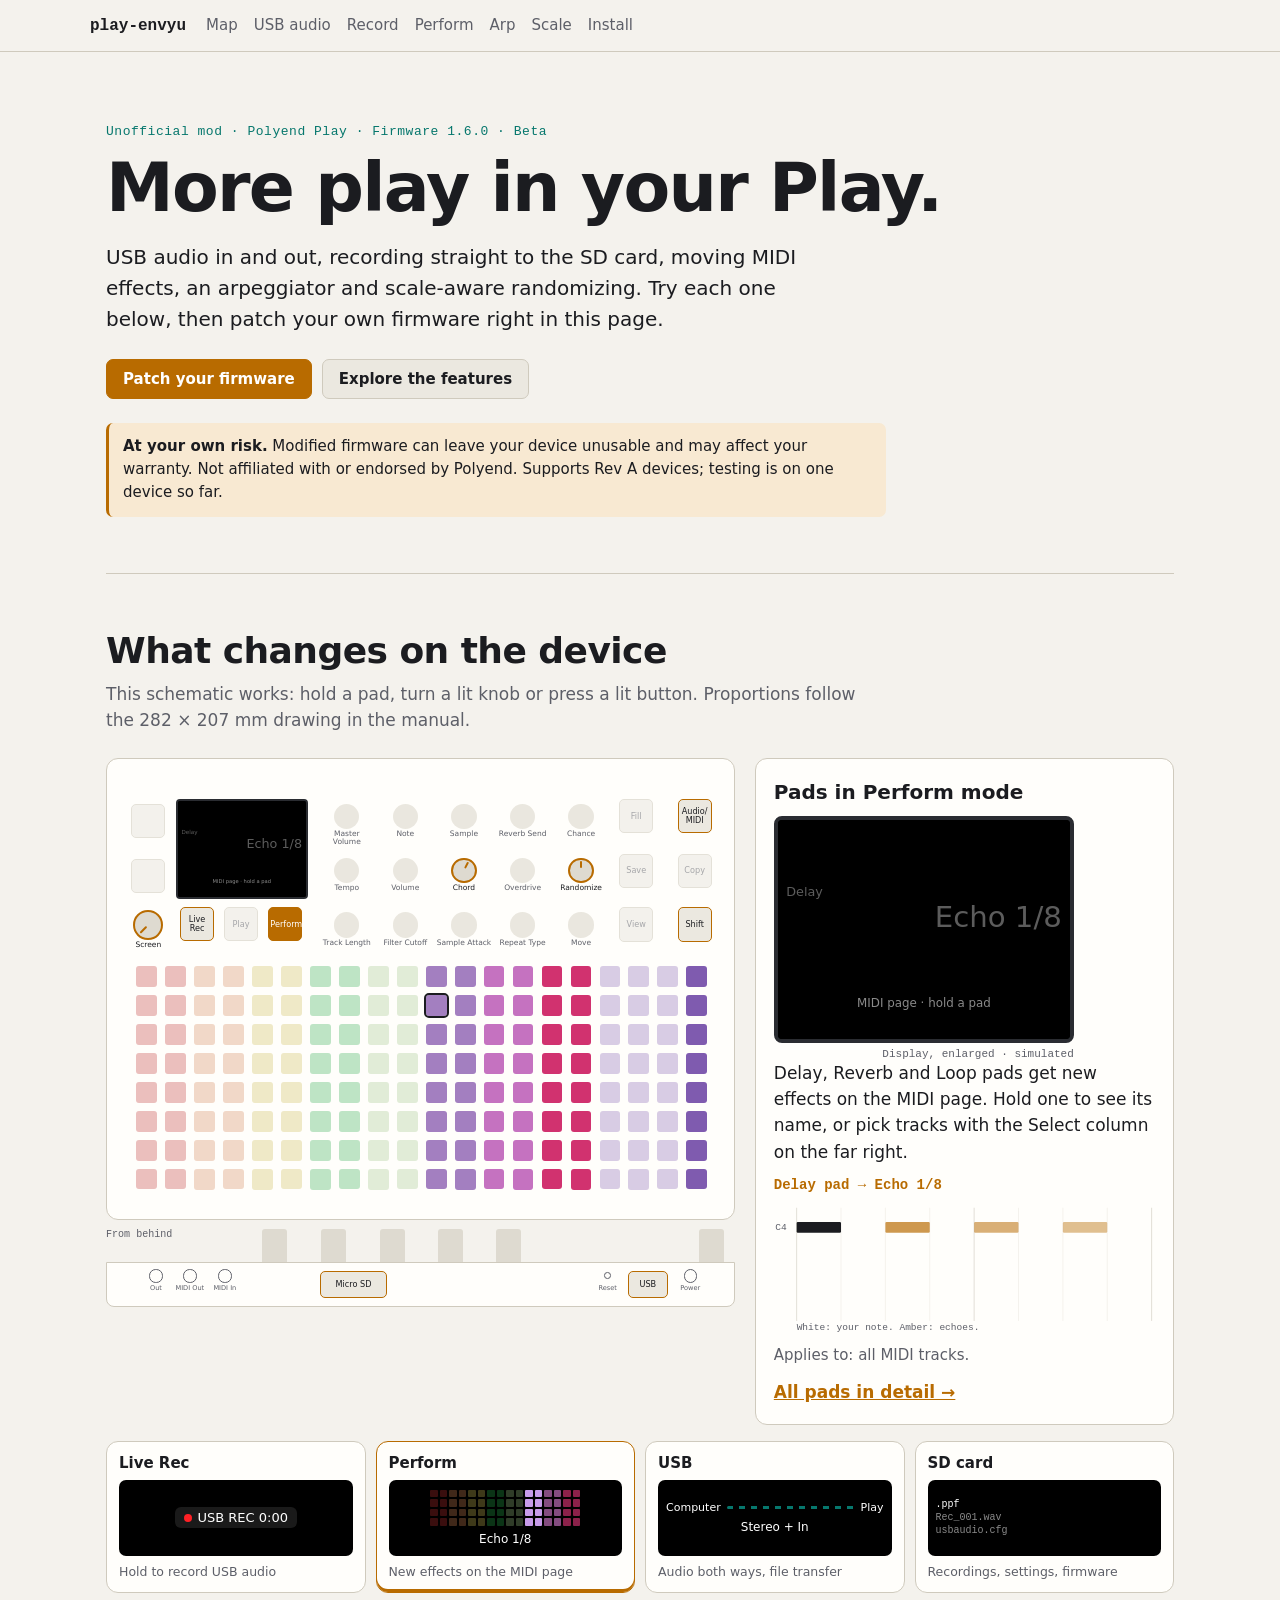
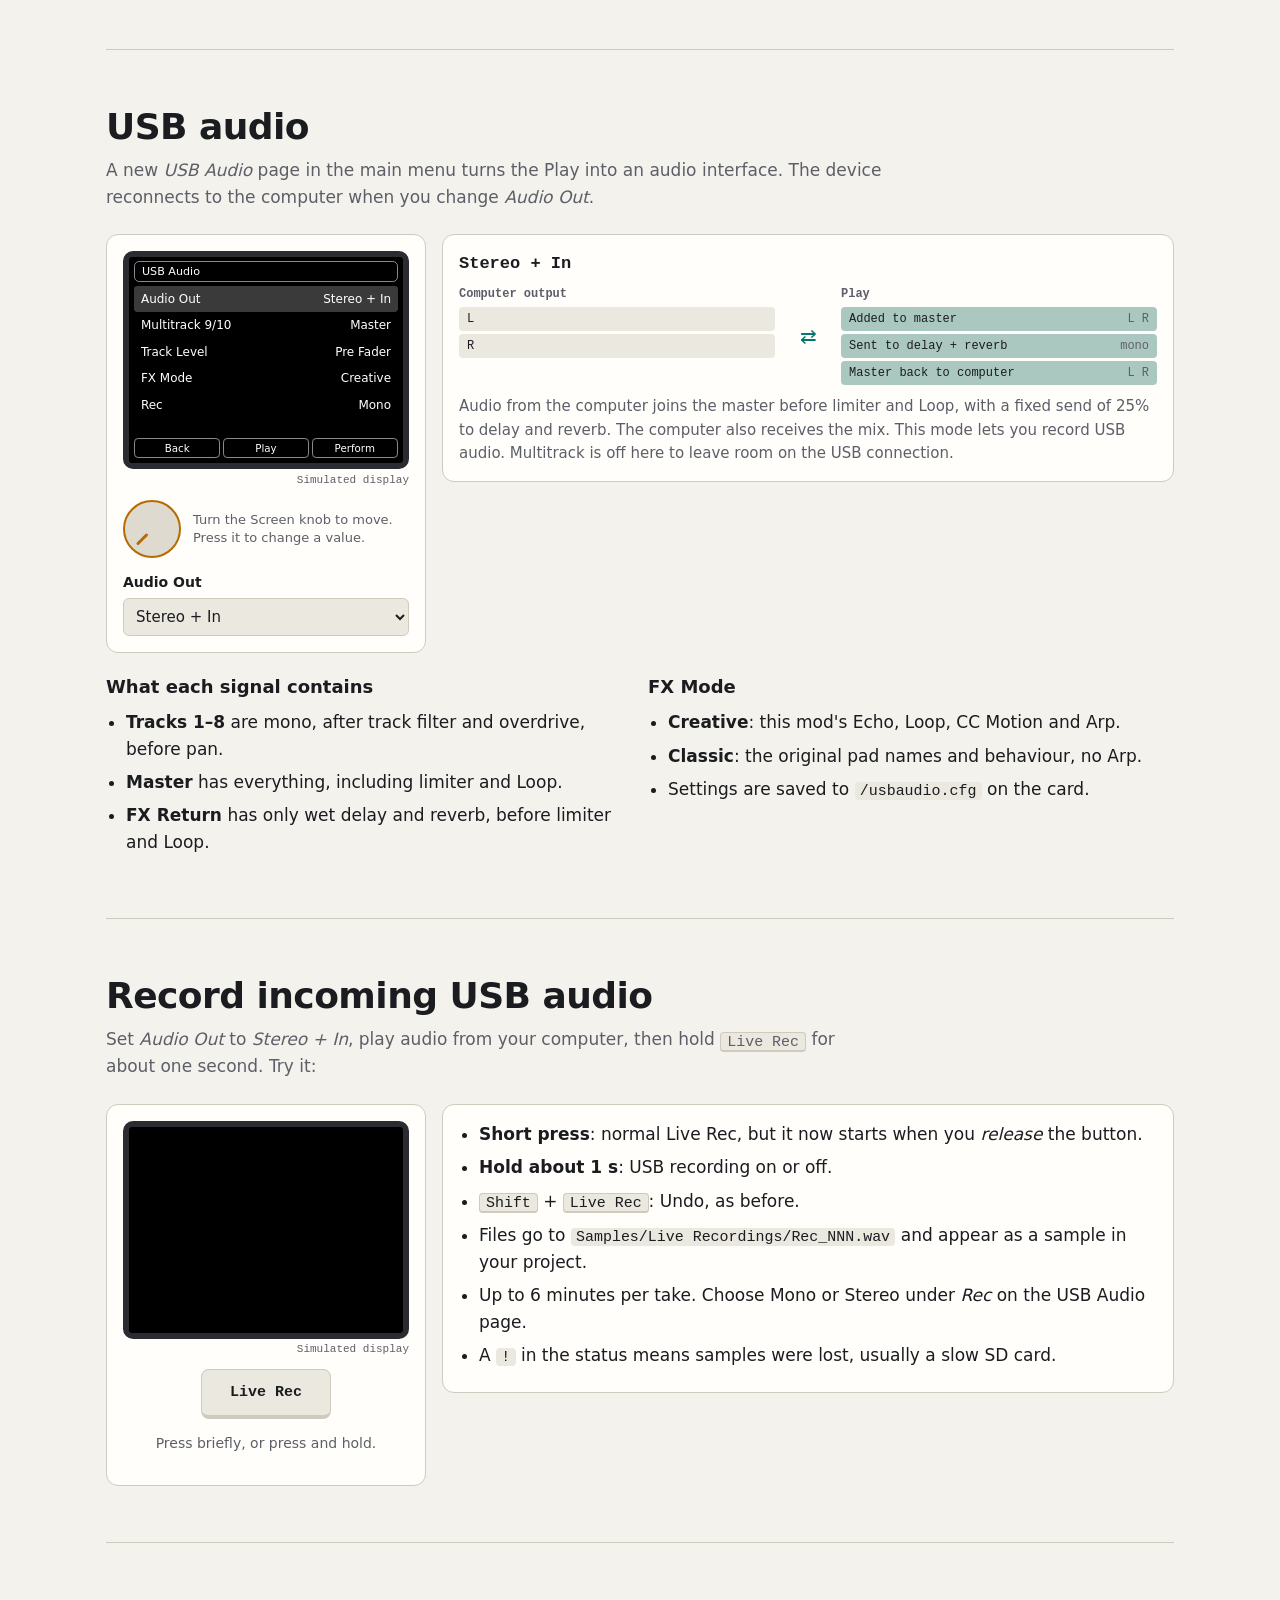
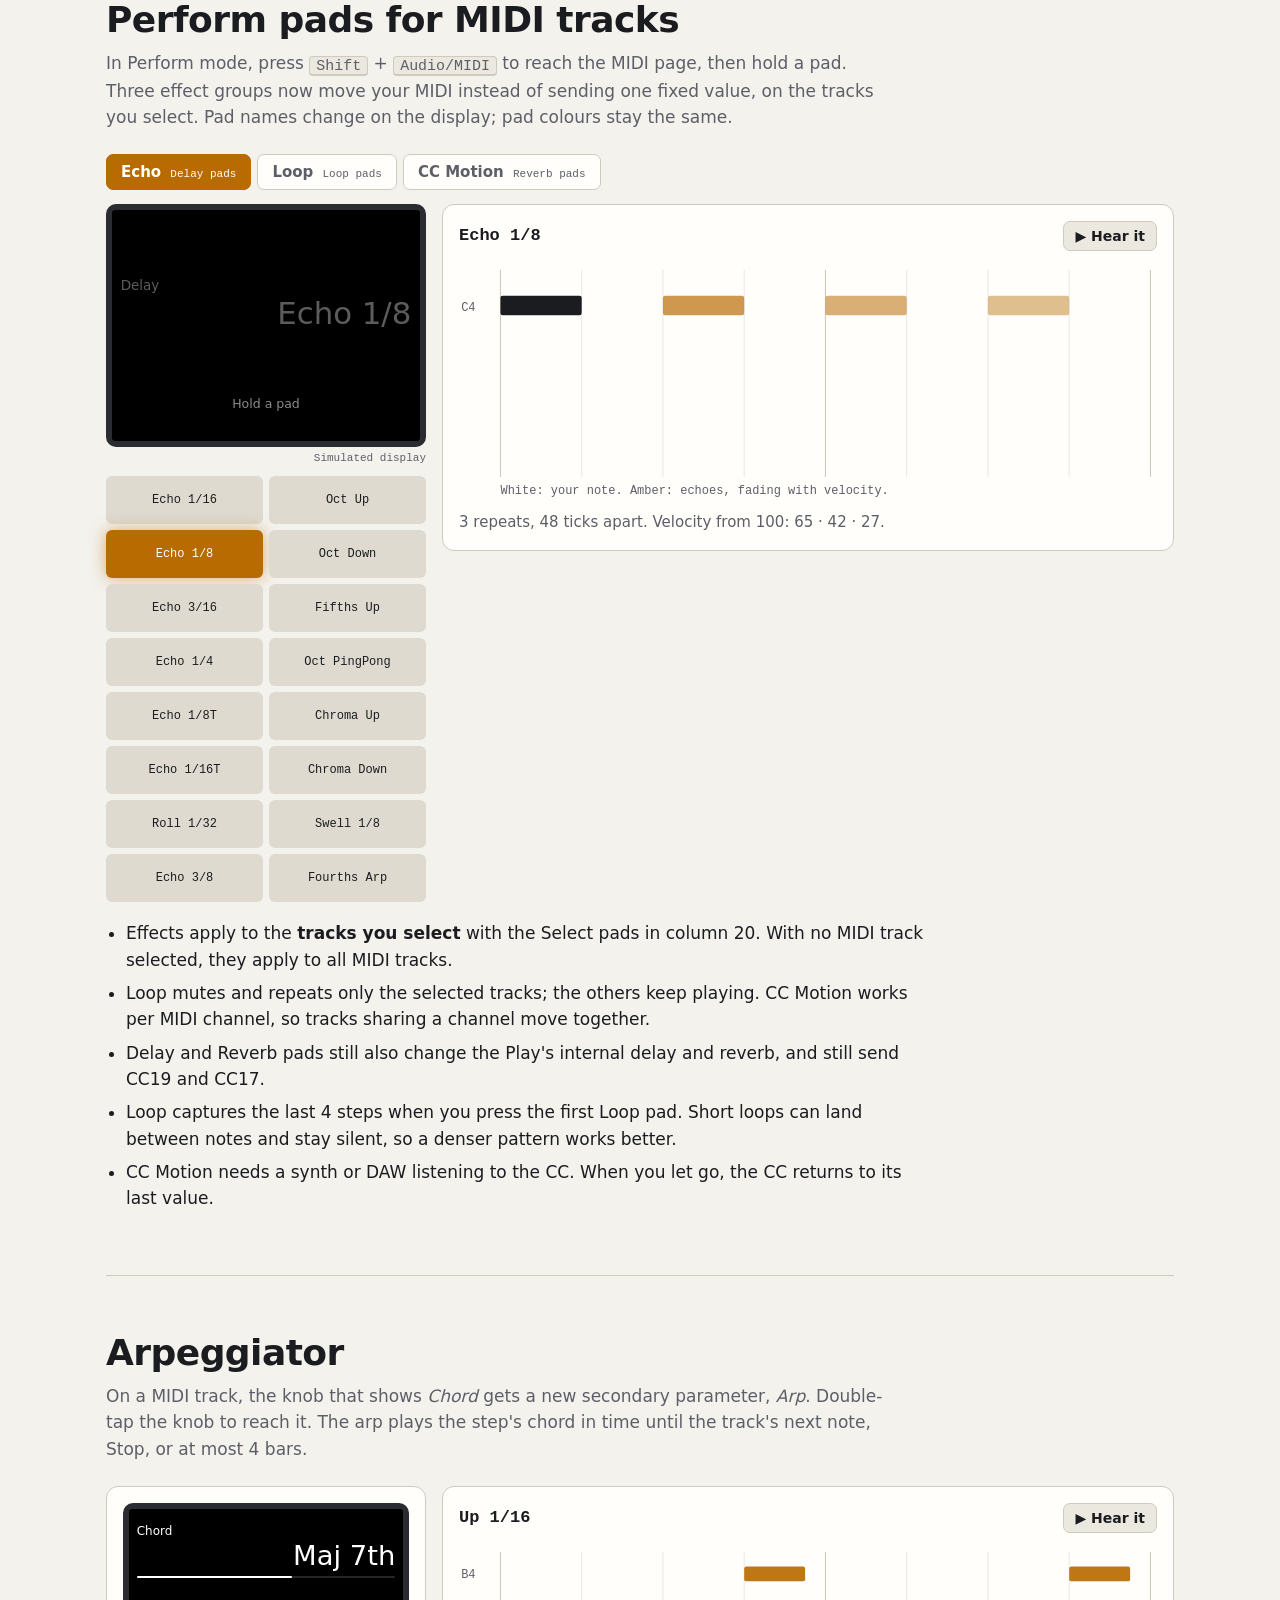
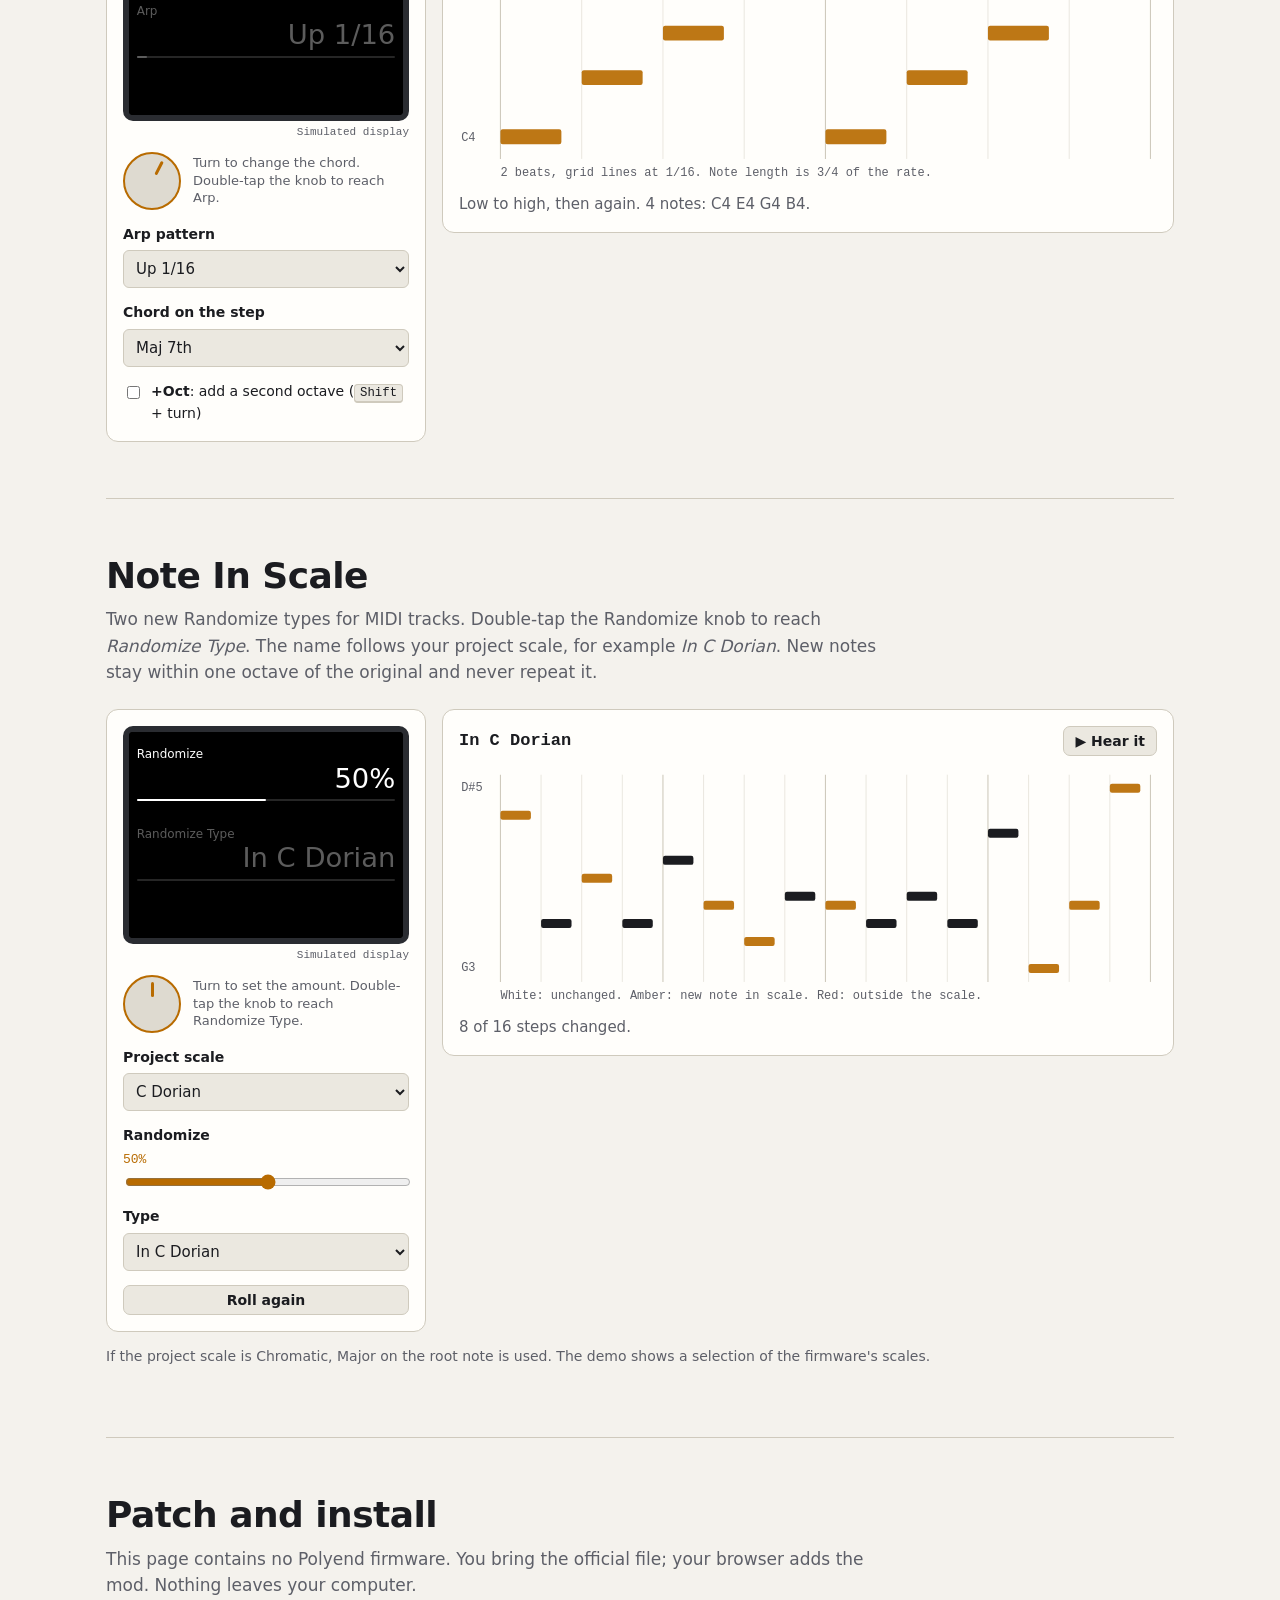
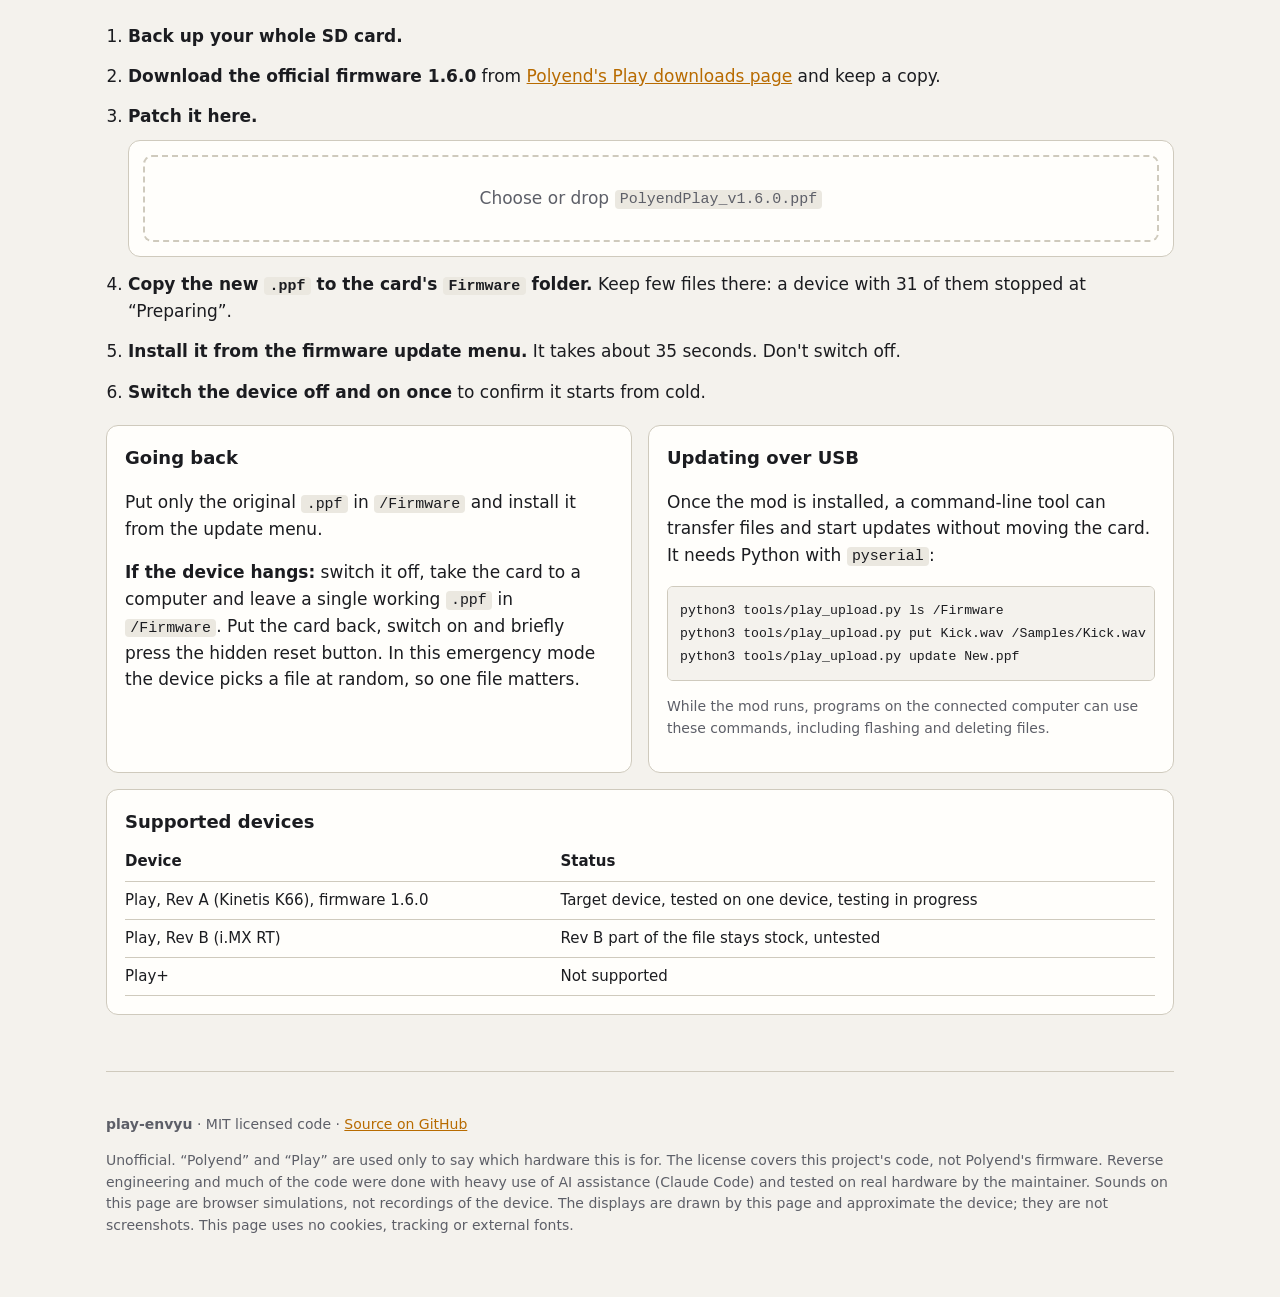
==== docs/index.html @ 871aa8eb "Release 0.1.1-beta: per-track MIDI effects, website and video page Echo, Loop and CC Motion now appl" ====
<!doctype html>
<html lang="en">
<head>
<meta charset="utf-8">
<meta name="viewport" content="width=device-width, initial-scale=1">
<title>play-envyu</title>
<meta name="description" content="Unofficial community firmware extensions for the Polyend Play: USB audio and recording, MIDI effects, arpeggiator and Note In Scale.">
<link rel="icon" href="data:,">
<link rel="stylesheet" href="style.css?v=8">
</head>
<body>
<a class="skip" href="#main">Skip to content</a>
<header class="top">
  <a class="brand" href="#main">play-envyu</a>
  <nav aria-label="Sections">
    <a href="#map">Map</a><a href="#usb">USB audio</a><a href="#rec">Record</a><a href="#perform">Perform</a><a href="#arp">Arp</a><a href="#scale">Scale</a><a href="#install">Install</a>
  </nav>
</header>

<main id="main">
<section class="hero">
  <p class="eyebrow">Unofficial mod · Polyend Play · Firmware 1.6.0 · Beta</p>
  <h1>More play in your Play.</h1>
  <p class="lead">USB audio in and out, recording straight to the SD card, moving MIDI effects, an arpeggiator and scale-aware randomizing. Try each one below, then patch your own firmware right in this page.</p>
  <div class="actions"><a class="btn primary" href="#install">Patch your firmware</a><a class="btn" href="#map">Explore the features</a></div>
  <p class="note warn"><strong>At your own risk.</strong> Modified firmware can leave your device unusable and may affect your warranty. Not affiliated with or endorsed by Polyend. Supports Rev A devices; testing is on one device so far.</p>
</section>

<section id="map">
  <h2>What changes on the device</h2>
  <p class="sub">This schematic works: hold a pad, turn a lit knob or press a lit button. Proportions follow the 282 × 207 mm drawing in the manual.</p>
  <div class="map">
    <div class="device" id="device" role="group" aria-label="Schematic of the device controls"></div>
    <aside class="panel" id="mapInfo"></aside>
  </div>
  <div class="cards" id="mapCards"></div>
</section>

<section id="usb">
  <h2>USB audio</h2>
  <p class="sub">A new <em>USB Audio</em> page in the main menu turns the Play into an audio interface. The device reconnects to the computer when you change <em>Audio Out</em>.</p>
  <div class="lab">
    <div class="controls">
      <figure class="stage"><div class="pd" id="usbDisp"></div><figcaption>Simulated display</figcaption></figure>
      <div class="knobrow" id="usbKnob"><p class="knobhint" id="usbHint"></p></div>
      <label>Audio Out <select id="usbOut">
        <option value="off">Off</option><option value="stereo">Stereo</option><option value="multi">Stereo + Multi</option><option value="in" selected>Stereo + In</option>
      </select></label>
      <label id="usbPresetL">Multitrack 9/10 <select id="usbPreset"><option value="master">Master</option><option value="fx">FX Return</option></select></label>
      <label id="usbFaderL">Track Level <select id="usbFader"><option value="pre">Pre Fader</option><option value="post">Post Fader</option></select></label>
      <label class="check" id="usb11L"><input type="checkbox" id="usb11"> <span>Choose the 11-channel format on the computer</span></label>
    </div>
    <div class="scope">
      <div class="scope-head"><strong id="usbTitle"></strong></div>
      <div id="usbFlow" class="flow"></div>
      <p id="usbText" class="desc"></p>
    </div>
  </div>
  <div class="cols">
    <div><h3>What each signal contains</h3><ul class="facts">
      <li><strong>Tracks 1–8</strong> are mono, after track filter and overdrive, before pan.</li>
      <li><strong>Master</strong> has everything, including limiter and Loop.</li>
      <li><strong>FX Return</strong> has only wet delay and reverb, before limiter and Loop.</li>
    </ul></div>
    <div><h3>FX Mode</h3><ul class="facts">
      <li><strong>Creative</strong>: this mod's Echo, Loop, CC Motion and Arp.</li>
      <li><strong>Classic</strong>: the original pad names and behaviour, no Arp.</li>
      <li>Settings are saved to <code>/usbaudio.cfg</code> on the card.</li>
    </ul></div>
  </div>
</section>

<section id="rec">
  <h2>Record incoming USB audio</h2>
  <p class="sub">Set <em>Audio Out</em> to <em>Stereo + In</em>, play audio from your computer, then hold <kbd>Live Rec</kbd> for about one second. Try it:</p>
  <div class="lab">
    <div class="recdemo">
      <figure class="stage"><div class="pd" id="recDisp"></div><figcaption>Simulated display</figcaption></figure>
      <button id="recBtn" class="hw" type="button">Live Rec</button>
      <p class="foot" id="recHint">Press briefly, or press and hold.</p>
    </div>
    <div class="scope"><ul class="facts">
      <li><strong>Short press</strong>: normal Live Rec, but it now starts when you <em>release</em> the button.</li>
      <li><strong>Hold about 1 s</strong>: USB recording on or off.</li>
      <li><kbd>Shift</kbd> + <kbd>Live Rec</kbd>: Undo, as before.</li>
      <li>Files go to <code>Samples/Live Recordings/Rec_NNN.wav</code> and appear as a sample in your project.</li>
      <li>Up to 6 minutes per take. Choose Mono or Stereo under <em>Rec</em> on the USB Audio page.</li>
      <li>A <code>!</code> in the status means samples were lost, usually a slow SD card.</li>
    </ul></div>
  </div>
</section>

<section id="perform">
  <h2>Perform pads for MIDI tracks</h2>
  <p class="sub">In Perform mode, press <kbd>Shift</kbd> + <kbd>Audio/MIDI</kbd> to reach the MIDI page, then hold a pad. Three effect groups now move your MIDI instead of sending one fixed value, on the tracks you select. Pad names change on the display; pad colours stay the same.</p>
  <div class="tabs" role="tablist" aria-label="Effect group">
    <button role="tab" data-fx="echo" aria-selected="true">Echo <small>Delay pads</small></button>
    <button role="tab" data-fx="loop" aria-selected="false">Loop <small>Loop pads</small></button>
    <button role="tab" data-fx="cc" aria-selected="false">CC Motion <small>Reverb pads</small></button>
  </div>
  <div class="lab">
    <div class="padcol">
      <figure class="stage"><div class="pd" id="fxDisp"></div><figcaption>Simulated display</figcaption></figure>
      <div class="padgrid" id="fxPads" role="group" aria-label="Effect pads"></div>
    </div>
    <div class="scope">
      <div class="scope-head"><strong id="fxTitle"></strong><button class="btn small" id="fxPlay" type="button">▶ Hear it</button></div>
      <div id="fxChart" class="chart"></div>
      <p id="fxText" class="desc"></p>
    </div>
  </div>
  <ul class="facts">
    <li>Effects apply to the <strong>tracks you select</strong> with the Select pads in column 20. With no MIDI track selected, they apply to all MIDI tracks.</li>
    <li>Loop mutes and repeats only the selected tracks; the others keep playing. CC Motion works per MIDI channel, so tracks sharing a channel move together.</li>
    <li>Delay and Reverb pads still also change the Play's internal delay and reverb, and still send CC19 and CC17.</li>
    <li>Loop captures the last 4 steps when you press the first Loop pad. Short loops can land between notes and stay silent, so a denser pattern works better.</li>
    <li>CC Motion needs a synth or DAW listening to the CC. When you let go, the CC returns to its last value.</li>
  </ul>
</section>

<section id="arp">
  <h2>Arpeggiator</h2>
  <p class="sub">On a MIDI track, the knob that shows <em>Chord</em> gets a new secondary parameter, <em>Arp</em>. Double-tap the knob to reach it. The arp plays the step's chord in time until the track's next note, Stop, or at most 4 bars.</p>
  <div class="lab">
    <div class="controls">
      <figure class="stage"><div class="pd" id="arpDisp"></div><figcaption>Simulated display</figcaption></figure>
      <div class="knobrow" id="arpKnob"><p class="knobhint" id="arpHint"></p></div>
      <label>Arp pattern <select id="arpMode"></select></label>
      <label>Chord on the step <select id="arpChord"></select></label>
      <label class="check"><input type="checkbox" id="arpOct"> <span><strong>+Oct</strong>: add a second octave (<kbd>Shift</kbd> + turn)</span></label>
    </div>
    <div class="scope">
      <div class="scope-head"><strong id="arpTitle"></strong><button class="btn small" id="arpPlay" type="button">▶ Hear it</button></div>
      <div id="arpChart" class="chart"></div>
      <p id="arpText" class="desc"></p>
    </div>
  </div>
</section>

<section id="scale">
  <h2>Note In Scale</h2>
  <p class="sub">Two new Randomize types for MIDI tracks. Double-tap the Randomize knob to reach <em>Randomize Type</em>. The name follows your project scale, for example <em>In C Dorian</em>. New notes stay within one octave of the original and never repeat it.</p>
  <div class="lab">
    <div class="controls">
      <figure class="stage"><div class="pd" id="nisDisp"></div><figcaption>Simulated display</figcaption></figure>
      <div class="knobrow" id="nisKnob"><p class="knobhint" id="nisHint"></p></div>
      <label>Project scale <select id="nisScale"></select></label>
      <label>Randomize <output id="nisPctOut">50%</output><input type="range" id="nisPct" min="0" max="100" value="50"></label>
      <label>Type <select id="nisType"><option value="0" id="nisT0"></option><option value="1" id="nisT1"></option></select></label>
      <button class="btn small" id="nisRoll" type="button">Roll again</button>
    </div>
    <div class="scope">
      <div class="scope-head"><strong id="nisTitle"></strong><button class="btn small" id="nisPlay" type="button">▶ Hear it</button></div>
      <div id="nisChart" class="chart"></div>
      <p id="nisText" class="desc"></p>
    </div>
  </div>
  <p class="foot">If the project scale is Chromatic, Major on the root note is used. The demo shows a selection of the firmware's scales.</p>
</section>

<section id="install">
  <h2>Patch and install</h2>
  <p class="sub">This page contains no Polyend firmware. You bring the official file; your browser adds the mod. Nothing leaves your computer.</p>
  <ol class="steps">
    <li><strong>Back up your whole SD card.</strong></li>
    <li><strong>Download the official firmware 1.6.0</strong> from <a href="https://polyend.com/?p=23811" rel="noopener">Polyend's Play downloads page</a> and keep a copy.</li>
    <li>
      <strong>Patch it here.</strong>
      <div class="patcher">
        <label class="drop" id="drop"><input type="file" id="ppfFile" accept=".ppf"><span>Choose or drop <code>PolyendPlay_v1.6.0.ppf</code></span></label>
        <ol class="log" id="patchLog" aria-live="polite"></ol>
        <label class="check" id="riskL" hidden><input type="checkbox" id="risk"> <span>I understand this is unofficial and I flash it at my own risk.</span></label>
        <a class="btn primary" id="patchDl" hidden>Download patched firmware</a>
      </div>
    </li>
    <li><strong>Copy the new <code>.ppf</code> to the card's <code>Firmware</code> folder.</strong> Keep few files there: a device with 31 of them stopped at “Preparing”.</li>
    <li><strong>Install it from the firmware update menu.</strong> It takes about 35 seconds. Don't switch off.</li>
    <li><strong>Switch the device off and on once</strong> to confirm it starts from cold.</li>
  </ol>
  <div class="cols">
    <div class="panel"><h3>Going back</h3><p>Put only the original <code>.ppf</code> in <code>/Firmware</code> and install it from the update menu.</p>
    <p><strong>If the device hangs:</strong> switch it off, take the card to a computer and leave a single working <code>.ppf</code> in <code>/Firmware</code>. Put the card back, switch on and briefly press the hidden reset button. In this emergency mode the device picks a file at random, so one file matters.</p></div>
    <div class="panel"><h3>Updating over USB</h3><p>Once the mod is installed, a command-line tool can transfer files and start updates without moving the card. It needs Python with <code>pyserial</code>:</p>
    <pre><code>python3 tools/play_upload.py ls /Firmware
python3 tools/play_upload.py put Kick.wav /Samples/Kick.wav
python3 tools/play_upload.py update New.ppf</code></pre>
    <p class="foot">While the mod runs, programs on the connected computer can use these commands, including flashing and deleting files.</p></div>
  </div>
  <div class="panel"><h3>Supported devices</h3>
    <table><thead><tr><th>Device</th><th>Status</th></tr></thead><tbody>
    <tr><td>Play, Rev A (Kinetis K66), firmware 1.6.0</td><td>Target device, tested on one device, testing in progress</td></tr>
    <tr><td>Play, Rev B (i.MX RT)</td><td>Rev B part of the file stays stock, untested</td></tr>
    <tr><td>Play+</td><td>Not supported</td></tr></tbody></table>
  </div>
</section>
</main>

<footer class="end">
  <p><strong>play-envyu</strong> · MIT licensed code · <a href="https://github.com/envyuu/play-envyu" rel="noopener">Source on GitHub</a></p>
  <p>Unofficial. “Polyend” and “Play” are used only to say which hardware this is for. The license covers this project's code, not Polyend's firmware. Reverse engineering and much of the code were done with heavy use of AI assistance (Claude Code) and tested on real hardware by the maintainer. Sounds on this page are browser simulations, not recordings of the device. The displays are drawn by this page and approximate the device; they are not screenshots. This page uses no cookies, tracking or external fonts.</p>
</footer>
<script src="display.js?v=8"></script>
<script src="fxdata.js?v=8"></script>
<script src="app.js?v=8"></script>
<script src="devicemap.js?v=8"></script>
<script src="patcher.js?v=8"></script>
</body>
</html>
---- docs/style.css ----
:root {
  color-scheme: dark;
  --bg: #15161a; --surface: #1e2026; --surface2: #282b33; --line: #3a3e49;
  --text: #eeeef0; --muted: #a9acb6; --accent: #ffb238; --accent-ink: #231703;
  --accent2: #5fd0c5; --danger: #ff7a6b; --pad: #32353f; --warnbg: #33261a;
  --mono: ui-monospace, "SF Mono", "Cascadia Code", "JetBrains Mono", Menlo, Consolas, monospace;
  --sans: system-ui, -apple-system, "Segoe UI", Roboto, "Helvetica Neue", Arial, sans-serif;
}
@media (prefers-color-scheme: light) {
  :root:not([data-theme="dark"]) {
    color-scheme: light;
    --bg: #f4f2ed; --surface: #fffefb; --surface2: #ebe8e0; --line: #cfcabd;
    --text: #1b1c20; --muted: #5d5f68; --accent: #b86b00; --accent-ink: #fff;
    --accent2: #06776d; --danger: #b92d1d; --pad: #dedad0; --warnbg: #f8e9d2;
  }
}
* { box-sizing: border-box; }
html { scroll-behavior: smooth; scroll-padding-top: 64px; }
body { margin: 0; background: var(--bg); color: var(--text); font: 17px/1.55 var(--sans); }
a { color: var(--accent); }
code, kbd, pre { font-family: var(--mono); font-size: .88em; }
code { background: var(--surface2); padding: .08em .35em; border-radius: 4px; overflow-wrap: anywhere; }
kbd { background: var(--surface2); border: 1px solid var(--line); border-bottom-width: 2px; padding: .05em .4em; border-radius: 4px; white-space: nowrap; }
pre { background: var(--bg); border: 1px solid var(--line); padding: 12px; border-radius: 6px; overflow-x: auto; }
pre code { background: none; padding: 0; overflow-wrap: normal; }
:focus-visible { outline: 2px solid var(--accent2); outline-offset: 2px; }
.skip { position: absolute; left: -999px; }
.skip:focus { left: 16px; top: 8px; z-index: 20; background: var(--surface); padding: 8px; }
.top { position: sticky; top: 0; z-index: 10; display: flex; gap: 20px; align-items: center; padding: 10px max(16px, calc((100vw - 1100px) / 2)); background: var(--bg); border-bottom: 1px solid var(--line); }
.brand { font: 700 16px var(--mono); color: var(--text); text-decoration: none; white-space: nowrap; }
.top nav { display: flex; gap: 16px; overflow-x: auto; scrollbar-width: none; min-width: 0; }
.top nav a { color: var(--muted); text-decoration: none; font-size: 15px; white-space: nowrap; padding: 4px 0; }
.top nav a:hover { color: var(--text); }
main, .end { max-width: 1100px; margin: 0 auto; padding: 0 16px; }
section { padding: 56px 0; border-bottom: 1px solid var(--line); }
.hero { padding: 72px 0 56px; }
.eyebrow { font: 13px var(--mono); color: var(--accent2); letter-spacing: .04em; margin: 0 0 14px; }
h1 { font-size: clamp(38px, 7vw, 68px); line-height: 1.04; margin: 0 0 18px; letter-spacing: -.025em; }
h2 { font-size: clamp(26px, 4vw, 36px); line-height: 1.15; margin: 0 0 10px; letter-spacing: -.015em; }
h3 { font-size: 18px; margin: 0 0 8px; }
.lead { font-size: 20px; max-width: 720px; color: var(--text); margin: 0 0 24px; }
.sub { color: var(--muted); max-width: 780px; margin: 0 0 24px; }
.actions { display: flex; flex-wrap: wrap; gap: 10px; margin-bottom: 24px; }
.btn { display: inline-block; font: 600 15px var(--sans); color: var(--text); background: var(--surface2); border: 1px solid var(--line); border-radius: 7px; padding: 10px 16px; text-decoration: none; cursor: pointer; }
.btn:hover { border-color: var(--accent); }
.btn.primary { background: var(--accent); color: var(--accent-ink); border-color: var(--accent); }
.btn.small { padding: 6px 11px; font-size: 14px; white-space: nowrap; }
.note { max-width: 780px; margin: 0; padding: 12px 14px; border-radius: 7px; font-size: 15px; }
.warn { background: var(--warnbg); border-left: 3px solid var(--accent); }

.map { display: grid; grid-template-columns: minmax(0, 3fr) minmax(0, 2fr); gap: 20px; align-items: stretch; }
.device { display: grid; gap: 10px; min-width: 0; align-content: start; user-select: none; -webkit-user-select: none; }
.dev-face, .dev-back { --mm: calc(100cqw / 282); position: relative; container-type: inline-size; }
.dev-face { aspect-ratio: 282 / 207; background: var(--surface); border: 1px solid var(--line); border-radius: 12px; }
.dev-back { aspect-ratio: 282 / 35; }
.dev-face > *, .dev-back > * { position: absolute; left: calc(var(--x) * var(--mm)); top: calc(var(--y) * var(--mm)); width: calc(var(--w) * var(--mm)); height: calc(var(--h) * var(--mm)); }
.dev-disp { cursor: pointer; }
.dev-disp .pd { height: 100%; border-width: 2px; border-radius: 4px; }
.dev-disp .pd-screen { height: 100%; aspect-ratio: auto; }
.hwb { font: clamp(6px, 1.3cqw, 11px)/1.1 var(--sans); color: var(--muted); background: var(--surface2); border: 1px solid var(--line); border-radius: 5px; padding: 1px; min-width: 0; touch-action: none; }
.hwb:disabled { opacity: .55; }
.hwb.live { color: var(--text); border-color: var(--accent); cursor: pointer; }
.hwb.live:hover, .hwb.active { background: var(--accent); color: var(--accent-ink); }
.hwb.down, .hwb.flash { transform: translateY(1px); background: var(--accent2); border-color: var(--accent2); color: #06221f; }
.knobbox { display: block; color: var(--muted); }
.knobbox > span:last-child { position: absolute; left: -60%; right: -60%; top: 104%; text-align: center; font: clamp(6px, 1.2cqw, 10px)/1.05 var(--sans); }
.knobbox.live > span:last-child { color: var(--text); }
.knobbox.active > span:last-child { color: var(--accent); font-weight: 700; }
.deadknob { display: block; width: 100%; height: 100%; border-radius: 50%; background: var(--pad); opacity: .65; }
.device .pk { width: 100%; height: 100%; box-sizing: border-box; }
.device .pk::after { content: ""; position: absolute; inset: -5px; border-radius: 50%; }
.device .pk i { top: 7%; width: 8%; height: 34%; margin-left: -4%; transform-origin: 50% 126%; }
.knobbox.active .pk { background: var(--accent); }
.knobbox.active .pk i { background: var(--accent-ink); }
.dev-pads { display: grid; grid-template-columns: repeat(20, minmax(0, 1fr)); gap: calc(3.64 * var(--mm)); align-content: start; }
.mp { aspect-ratio: 1; padding: 0; min-width: 0; border: 0; border-radius: 3px; background: var(--pad); cursor: pointer; touch-action: manipulation; }
.mp.lit { background: color-mix(in srgb, var(--pad) 82%, #000); }
.mp.faded { opacity: .3; }
.mp:hover { outline: 1px solid var(--text); }
.mp.sel { outline: 2px solid var(--text); outline-offset: 0; }
.mp.picked { background: #fff; opacity: 1; }
.mp.held { background: #fff; box-shadow: 0 0 10px #fff; opacity: 1; }
.dev-backbody { background: var(--surface); border: 1px solid var(--line); border-radius: 0 0 8px 8px; }
.dev-stub { background: var(--pad); border-radius: 3px 3px 0 0; }
.dev-backcap { font: clamp(9px, 1.6cqw, 12px) var(--mono); color: var(--muted); }
.dev-port { display: flex; flex-direction: column; align-items: center; gap: 2px; text-align: center; font: clamp(6px, 1.05cqw, 9px)/1 var(--sans); color: var(--muted); white-space: nowrap; }
.dev-port::before { content: ""; width: calc(6 * var(--mm)); height: calc(6 * var(--mm)); border-radius: 50%; border: 1px solid var(--muted); box-sizing: border-box; flex: none; }
.dev-port.small::before { width: calc(3 * var(--mm)); height: calc(3 * var(--mm)); margin: calc(1.5 * var(--mm)) 0; }
@container (max-width: 520px) {
  .hwb { font-size: 0; }
  .knobbox > span:last-child, .dev-port { font-size: 0; }
}
.mapzoom { max-width: 300px; margin: 0 0 12px; }
.mapzoom .pd { border-width: 4px; border-radius: 8px; }
.mapdesc { margin: 0 0 12px; }
.maplive { margin-bottom: 12px; display: grid; gap: 10px; justify-items: stretch; min-width: 0; }
.maplive .btn { justify-self: start; white-space: normal; text-align: left; }
.maplive .desc { margin: 0; }
.maphead { margin: 0; font: 600 14px var(--mono); color: var(--accent); }
.maplive .chart text { font-size: 16px; }
.maplive .flow .ch { font-size: 11px; padding: 3px 6px; }
.legend { list-style: none; margin: 0; padding: 0; display: grid; grid-template-columns: 1fr 1fr; gap: 3px 12px; font: 12px var(--mono); color: var(--muted); }
.legend li::before { content: ""; display: inline-block; width: 9px; height: 9px; border-radius: 2px; background: var(--dot); margin-right: 6px; }
.legend li.new { color: var(--text); font-weight: 700; }
.seg { display: flex; flex-wrap: wrap; gap: 4px; }
.seg button { font: 12px var(--mono); color: var(--text); background: var(--surface2); border: 1px solid var(--line); border-radius: 6px; padding: 6px 8px; cursor: pointer; }
.seg button[aria-pressed="true"] { background: var(--accent); color: var(--accent-ink); border-color: var(--accent); }
.holdbar { height: 8px; background: var(--surface2); border-radius: 4px; overflow: hidden; }
.holdbar i { display: block; height: 100%; width: 0; background: var(--danger); border-radius: 4px; }
.holdbar.run i { width: 100%; transition: width 1s linear; }
.files { display: grid; gap: 4px; }
.files button { text-align: left; font: 12px var(--mono); color: var(--text); background: var(--surface2); border: 1px solid var(--line); border-radius: 6px; padding: 7px 9px; cursor: pointer; overflow-wrap: anywhere; }
.files button span { color: var(--muted); }
.files button[aria-pressed="true"] { border-color: var(--accent); box-shadow: inset 3px 0 0 var(--accent); }
.cards { display: grid; grid-template-columns: repeat(4, minmax(0, 1fr)); gap: 10px; margin-top: 16px; }
.mapcard { display: grid; gap: 8px; align-content: start; text-align: left; font: 15px var(--sans); color: var(--text); background: var(--surface); border: 1px solid var(--line); border-radius: 12px; padding: 12px; cursor: pointer; min-width: 0; }
.mapcard:hover { border-color: var(--accent); }
.mapcard[aria-pressed="true"] { border-color: var(--accent); box-shadow: inset 0 -3px 0 var(--accent); }
.mapcard small { color: var(--muted); font-size: 12.5px; line-height: 1.3; }
.cardprev { background: #000; border-radius: 7px; color: #fff; height: 76px; padding: 8px; display: flex; flex-direction: column; justify-content: center; align-items: center; gap: 6px; overflow: hidden; font-family: var(--mono); }
.cardval { font: 400 12px var(--sans); white-space: nowrap; }
.cardpill { display: flex; align-items: center; gap: 6px; font: 13px var(--sans); background: #1a1a1a; border-radius: 6px; padding: 3px 9px; white-space: nowrap; }
.cardpill i { width: 8px; height: 8px; border-radius: 50%; background: #ff2025; animation: blink 1s steps(2) infinite; }
.minipads { display: grid; grid-template-columns: repeat(16, 1fr); gap: 2px; width: 100%; max-width: 150px; }
.minipads i { aspect-ratio: 1; border-radius: 1px; transition: opacity .3s; }
.cardflow { display: grid; grid-template-columns: auto 1fr auto; gap: 6px; align-items: center; width: 100%; font: 11px var(--sans); }
.cardflow i { height: 3px; border-radius: 2px; background: repeating-linear-gradient(90deg, var(--accent2) 0 6px, transparent 6px 12px); background-size: 24px 3px; animation: flow 1s linear infinite; }
.cardflow[data-mode="off"] i { background: #444; animation: none; }
.cardflow[data-mode="in"] i { animation-duration: .5s; }
.cardfiles { display: grid; gap: 2px; width: 100%; font-size: 10px; color: #8a8a8a; }
.cardfiles span { white-space: nowrap; overflow: hidden; text-overflow: ellipsis; transition: color .3s; }
.cardfiles span.on { color: #fff; }
@keyframes blink { 50% { opacity: .15; } }
@keyframes flow { to { background-position: 24px 0; } }
.panel { background: var(--surface); border: 1px solid var(--line); border-radius: 12px; padding: 18px; min-width: 0; }
#mapInfo h3 { font-size: 20px; }
#mapInfo > a { font-weight: 600; }

.tabs { display: flex; flex-wrap: wrap; gap: 6px; margin-bottom: 14px; }
.tabs button { font: 600 15px var(--sans); color: var(--muted); background: var(--surface); border: 1px solid var(--line); border-radius: 7px; padding: 8px 14px; cursor: pointer; }
.tabs small { font: 11px var(--mono); margin-left: 4px; }
.tabs button[aria-selected="true"] { color: var(--accent-ink); background: var(--accent); border-color: var(--accent); }
.lab { display: grid; grid-template-columns: minmax(0, 320px) minmax(0, 1fr); gap: 16px; align-items: start; }
.padgrid { display: grid; grid-template-columns: 1fr 1fr; gap: 6px; }
.pad { font: 12px/1.2 var(--mono); color: var(--text); background: var(--pad); border: 1px solid transparent; border-radius: 6px; min-height: 48px; padding: 6px; cursor: pointer; }
.pad:hover { border-color: var(--accent); }
.pad[aria-pressed="true"] { background: var(--accent); color: var(--accent-ink); box-shadow: 0 0 16px color-mix(in srgb, var(--accent) 50%, transparent); }
.scope, .controls, .recdemo { background: var(--surface); border: 1px solid var(--line); border-radius: 12px; padding: 16px; min-width: 0; }
.scope-head { display: flex; justify-content: space-between; gap: 10px; align-items: center; margin-bottom: 10px; font-family: var(--mono); }
.chart svg { display: block; width: 100%; height: auto; }
.chart text { font: 11px var(--mono); fill: var(--muted); }
.desc { color: var(--muted); margin: 10px 0 0; font-size: 15px; }
.controls { display: grid; gap: 14px; }
.controls label { display: grid; gap: 5px; font-size: 14px; font-weight: 600; }
.controls output { font: 13px var(--mono); color: var(--accent); }
select { font: 15px var(--sans); color: var(--text); background: var(--surface2); border: 1px solid var(--line); border-radius: 6px; padding: 8px; width: 100%; }
input[type="range"] { width: 100%; accent-color: var(--accent); }
.controls .check, .check { display: flex; gap: 8px; align-items: flex-start; font-weight: 400; }
.check input { margin-top: 5px; accent-color: var(--accent); }
.facts { padding-left: 20px; margin: 18px 0 0; max-width: 820px; }
.scope .facts { margin-top: 0; }
.facts li { margin-bottom: 7px; }
.foot { color: var(--muted); font-size: 14px; }
.cols { display: grid; grid-template-columns: 1fr 1fr; gap: 16px; margin-top: 20px; }
.cols > * { min-width: 0; }
.cols h3 + .facts { margin-top: 0; }

.flow { display: grid; grid-template-columns: minmax(0, 1fr) 50px minmax(0, 1fr); gap: 8px; align-items: stretch; }
.flow h4 { margin: 0 0 6px; font: 600 12px var(--mono); color: var(--muted); }
.chs { display: grid; gap: 3px; }
.ch { font: 12px var(--mono); padding: 5px 8px; background: var(--surface2); border-radius: 4px; display: flex; justify-content: space-between; gap: 8px; }
.ch b { color: var(--muted); font-weight: 400; }
.ch.hot { background: color-mix(in srgb, var(--accent2) 28%, var(--surface2)); }
.ch.off { opacity: .55; }
.arrow { display: grid; place-items: center; font: 20px var(--mono); color: var(--accent2); }

.recdemo { text-align: center; }
.recdemo .stage { margin-bottom: 14px; }
.padcol { display: grid; gap: 12px; min-width: 0; }
.pad.down { outline: 2px solid var(--accent2); outline-offset: 1px; }

.stage { margin: 0; min-width: 0; }
.stage figcaption { font: 11px var(--mono); color: var(--muted); margin-top: 5px; text-align: right; }
.pd { container-type: inline-size; border: 6px solid #2a2c31; border-radius: 10px; background: #000; overflow: hidden; }
.pd-screen { position: relative; aspect-ratio: 4 / 3; overflow: hidden; background: #000; color: #fff; font-family: var(--sans); font-size: calc(100cqw / 320); line-height: 1.2; font-weight: 400; text-align: left; }
.pd-param, .pd-perform { position: absolute; left: 9em; right: 9em; color: #5c5c5c; }
.pd-param.on, .pd-perform.on { color: #fff; }
.pd-label { font-size: 14em; }
.pd-value { font-size: 32em; font-weight: 300; text-align: right; white-space: nowrap; overflow: hidden; line-height: 1.25; }
.pd-bar { height: 2em; margin-top: 4em; background: #262626; border-radius: 2em; }
.pd-bar i { display: block; height: 100%; background: currentColor; border-radius: 2em; transition: width .08s linear; }
.pd-perform { top: 70em; }
.pd-hint { position: absolute; left: .7em; right: .7em; bottom: 2.4em; font-size: 13em; text-align: center; color: #8a8a8a; }
.pd-title { position: absolute; left: 6em; right: 6em; top: 5em; height: 24em; display: flex; align-items: center; padding: 0 8em; border: 1px solid #8a8a8a; border-radius: 6em; }
.pd-title span { font-size: 13em; }
.pd-rows { position: absolute; left: 6em; right: 6em; top: 34em; display: grid; gap: 1em; }
.pd-row { all: unset; display: flex; justify-content: space-between; gap: 8em; height: 30em; align-items: center; padding: 0 8em; border-radius: 4em; color: #fff; font-family: var(--sans); font-size: 1em; cursor: pointer; box-sizing: border-box; }
.pd-row > span { font-size: 14em; white-space: nowrap; }
.pd-row:hover { background: #1c1c1c; }
.pd-row:focus-visible { outline: 1px solid var(--accent2); }
.pd-row.sel { background: #3a3a3a; }
.pd-row.edit .pd-rowval { background: #fff; color: #000; border-radius: .2em; padding: 0 .35em; }
.pd-soft { position: absolute; left: 6em; right: 6em; bottom: 5em; height: 24em; display: grid; grid-template-columns: repeat(3, 1fr); gap: 3em; }
.pd-soft span { display: grid; place-items: center; border: 1px solid #8a8a8a; border-radius: .4em; font-size: 12em; }
.pd-pill { position: absolute; top: .4em; left: 50%; transform: translateX(-50%); display: flex; align-items: center; gap: .45em; font-size: 15em; white-space: nowrap; background: #1a1a1a; border-radius: .5em; padding: .1em .7em; }
.pd-pill i { width: .6em; height: .6em; border-radius: 50%; background: #ff2025; }
.pd-toast { position: absolute; left: .7em; right: .7em; top: 50%; transform: translateY(-50%); text-align: center; white-space: nowrap; overflow: hidden; }
.knobrow { display: flex; gap: 12px; align-items: center; }
.knobhint { margin: 0; color: var(--muted); font-size: 13px; line-height: 1.35; font-weight: 400; }
.pk { position: relative; flex: none; width: 58px; height: 58px; border-radius: 50%; background: var(--pad); border: 2px solid var(--accent); cursor: grab; touch-action: none; user-select: none; -webkit-user-select: none; }
.pk.down { cursor: grabbing; background: var(--surface2); }
.pk i { position: absolute; left: 50%; top: 5px; width: 3px; height: 15px; margin-left: -1.5px; background: var(--accent); border-radius: 2px; transform-origin: 50% 22px; transform: rotate(var(--turn, -135deg)); }
.hw { font: 600 15px var(--mono); color: var(--text); background: var(--surface2); border: 1px solid var(--line); border-bottom-width: 4px; border-radius: 8px; padding: 14px 28px; cursor: pointer; touch-action: none; user-select: none; -webkit-user-select: none; }
.hw.down { transform: translateY(2px); border-bottom-width: 2px; border-color: var(--accent); }

.steps { padding-left: 22px; }
.steps > li { margin-bottom: 14px; }
.patcher { margin-top: 10px; background: var(--surface); border: 1px solid var(--line); border-radius: 12px; padding: 14px; display: grid; gap: 12px; justify-items: start; }
.drop { display: block; width: 100%; text-align: center; border: 2px dashed var(--line); border-radius: 9px; padding: 28px 12px; cursor: pointer; color: var(--muted); }
.drop:hover, .drop.over { border-color: var(--accent); color: var(--text); }
.drop input { position: absolute; opacity: 0; width: 1px; height: 1px; }
.drop:focus-within { outline: 2px solid var(--accent2); outline-offset: 2px; }
.log { list-style: none; margin: 0; padding: 0; font: 13px var(--mono); }
.log:empty { display: none; }
.log li::before { content: "✓ "; color: var(--accent2); }
.log li.err { color: var(--danger); }
.log li.err::before { content: "✕ "; color: var(--danger); }
[hidden] { display: none !important; }
#install > .panel { margin-top: 16px; }
table { border-collapse: collapse; width: 100%; font-size: 15px; }
th, td { text-align: left; padding: 7px 8px 7px 0; border-bottom: 1px solid var(--line); vertical-align: top; }
.end { padding-top: 28px; padding-bottom: 44px; color: var(--muted); font-size: 14px; }
@media (max-width: 800px) {
  body { font-size: 16px; }
  section { padding: 42px 0; }
  .hero { padding: 44px 0 40px; }
  .map, .lab, .cols { grid-template-columns: minmax(0, 1fr); }
  .cards { grid-template-columns: 1fr 1fr; }
  .top { gap: 12px; }
  .top nav { gap: 12px; }
}
@media (prefers-reduced-motion: reduce) { html { scroll-behavior: auto; } * { transition: none !important; animation: none !important; } }
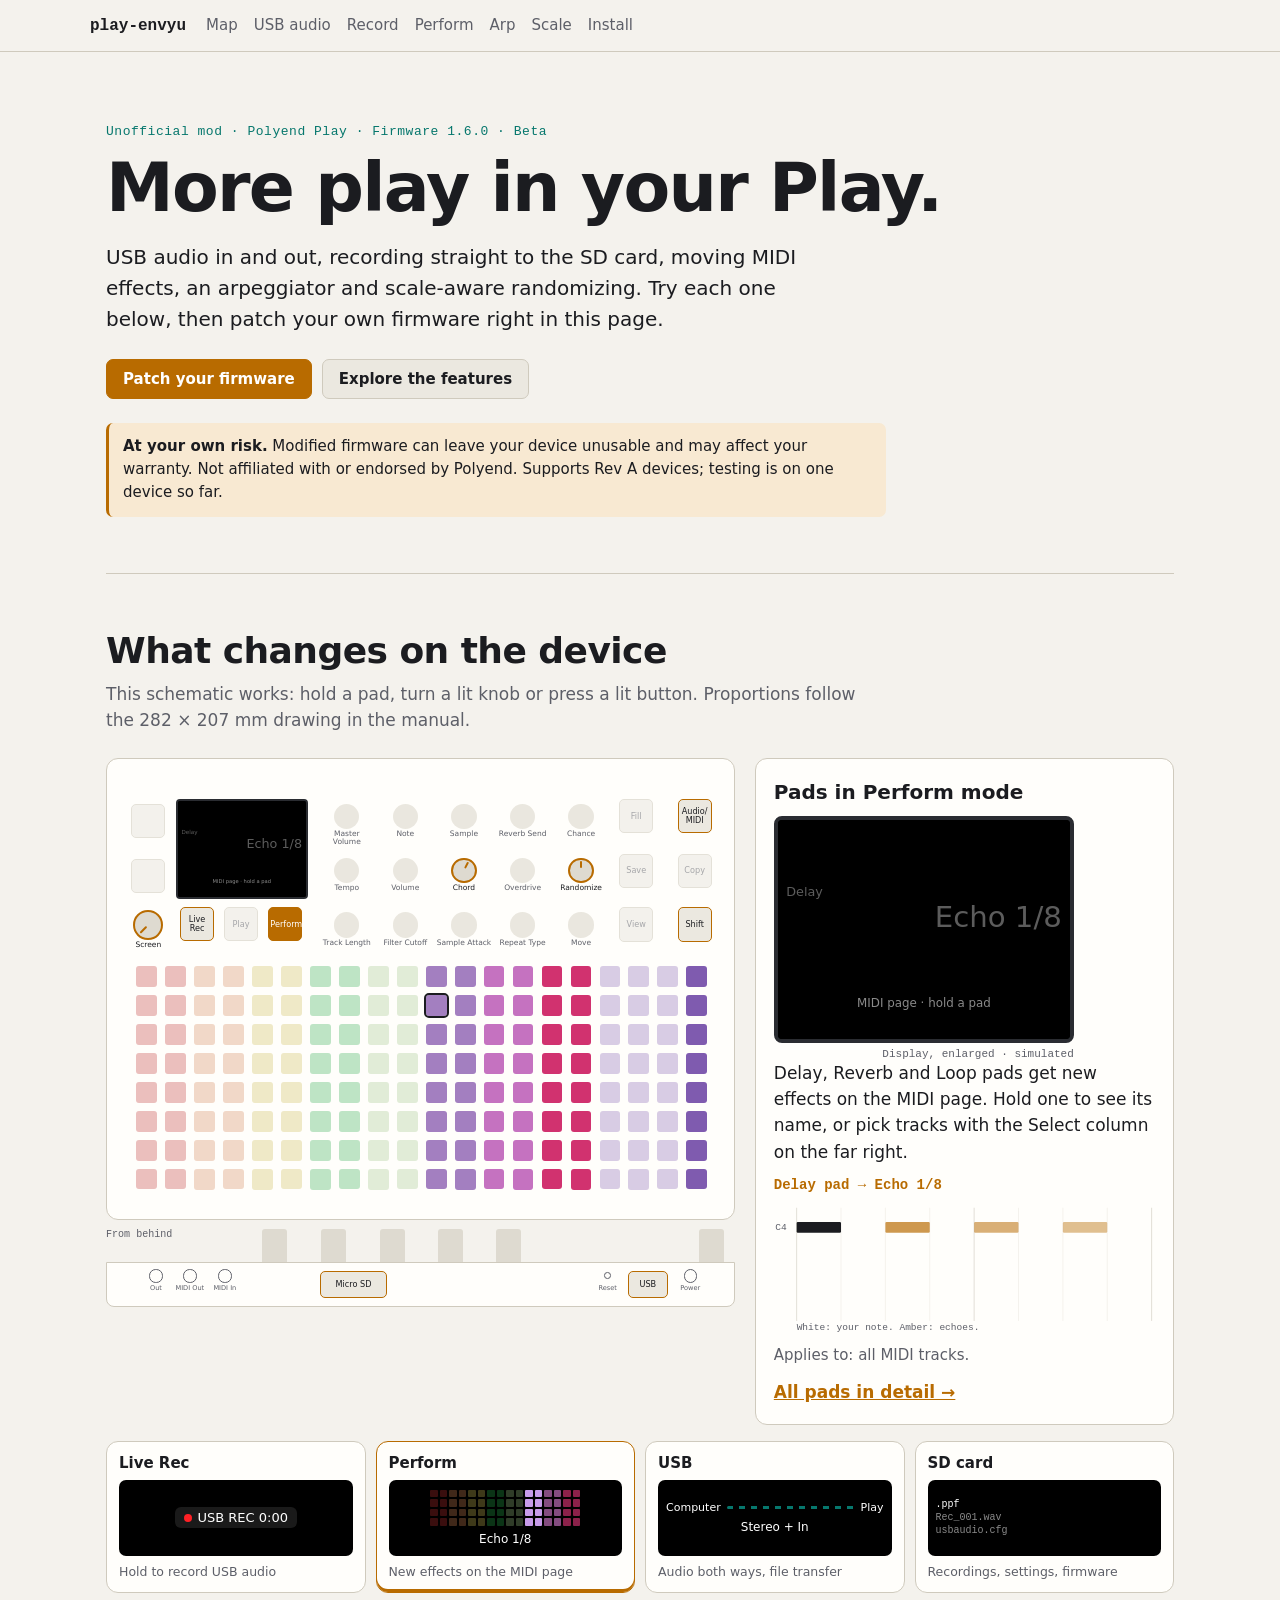
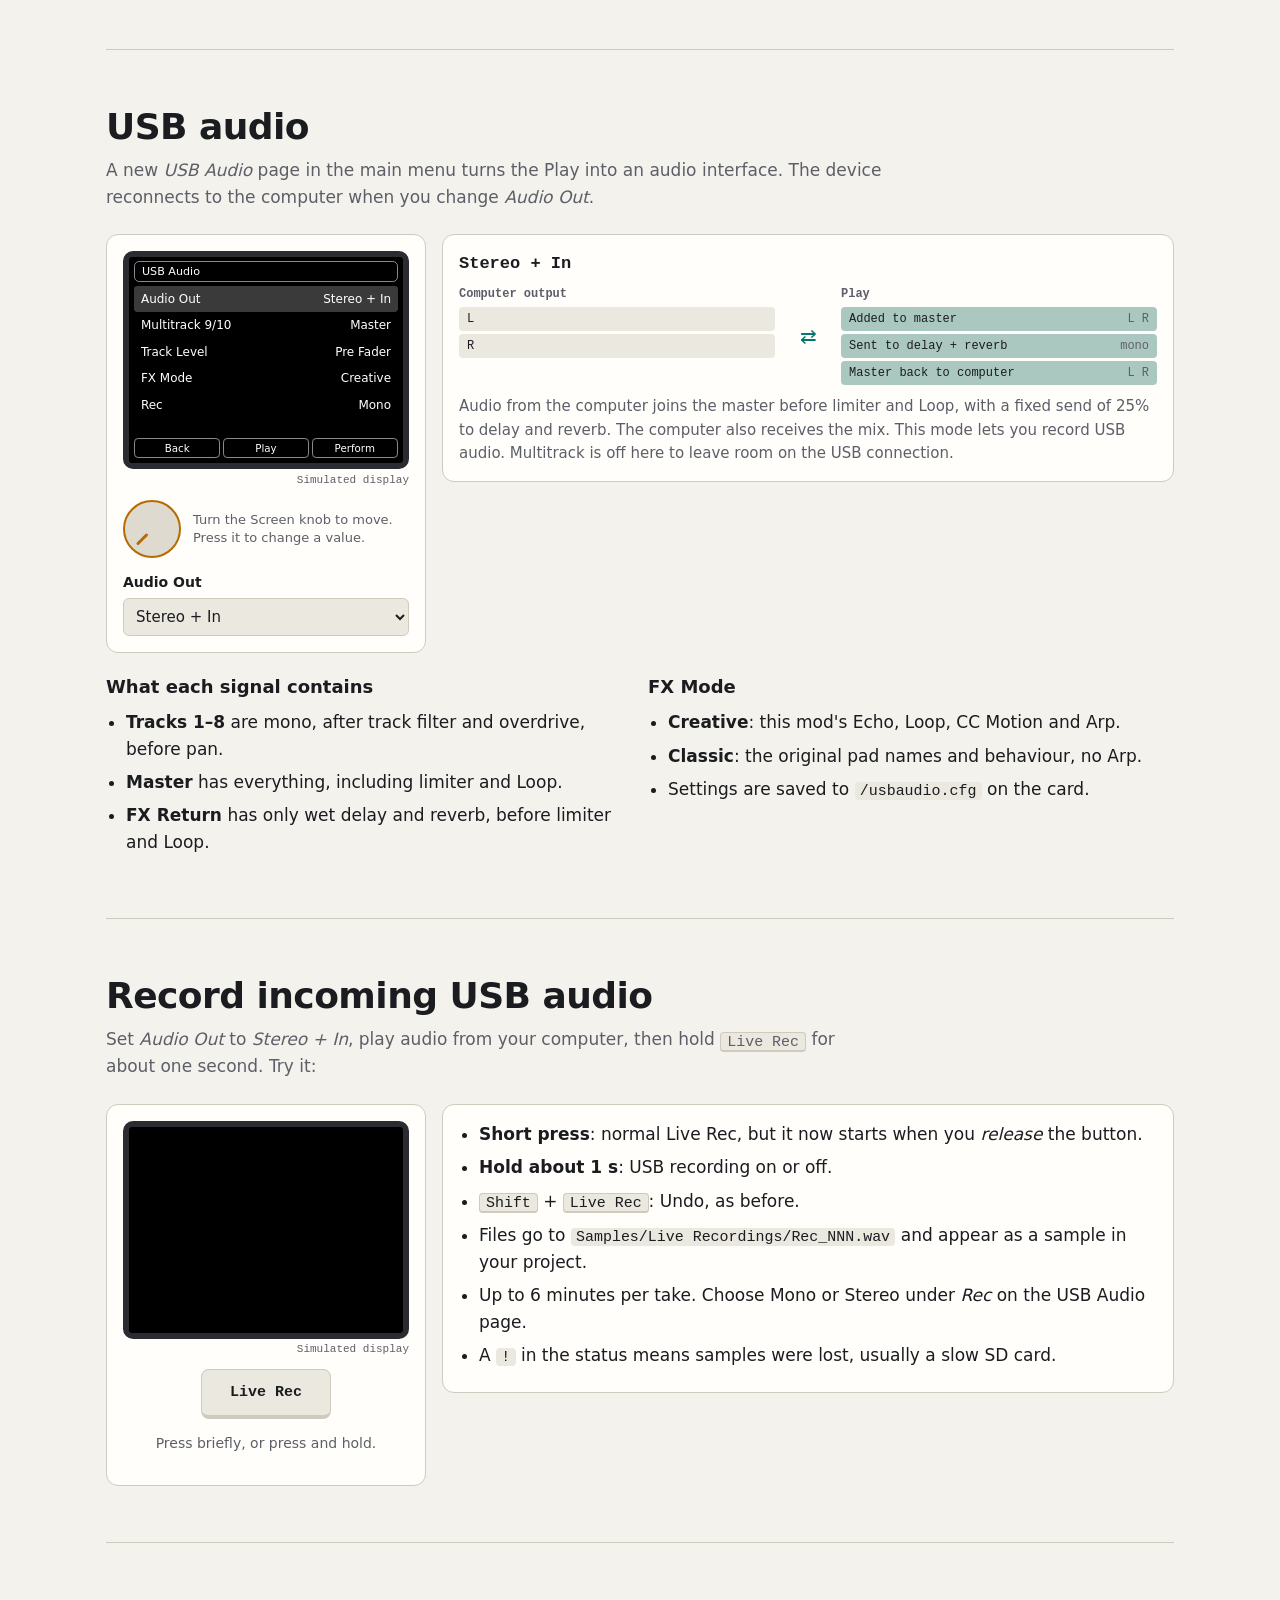
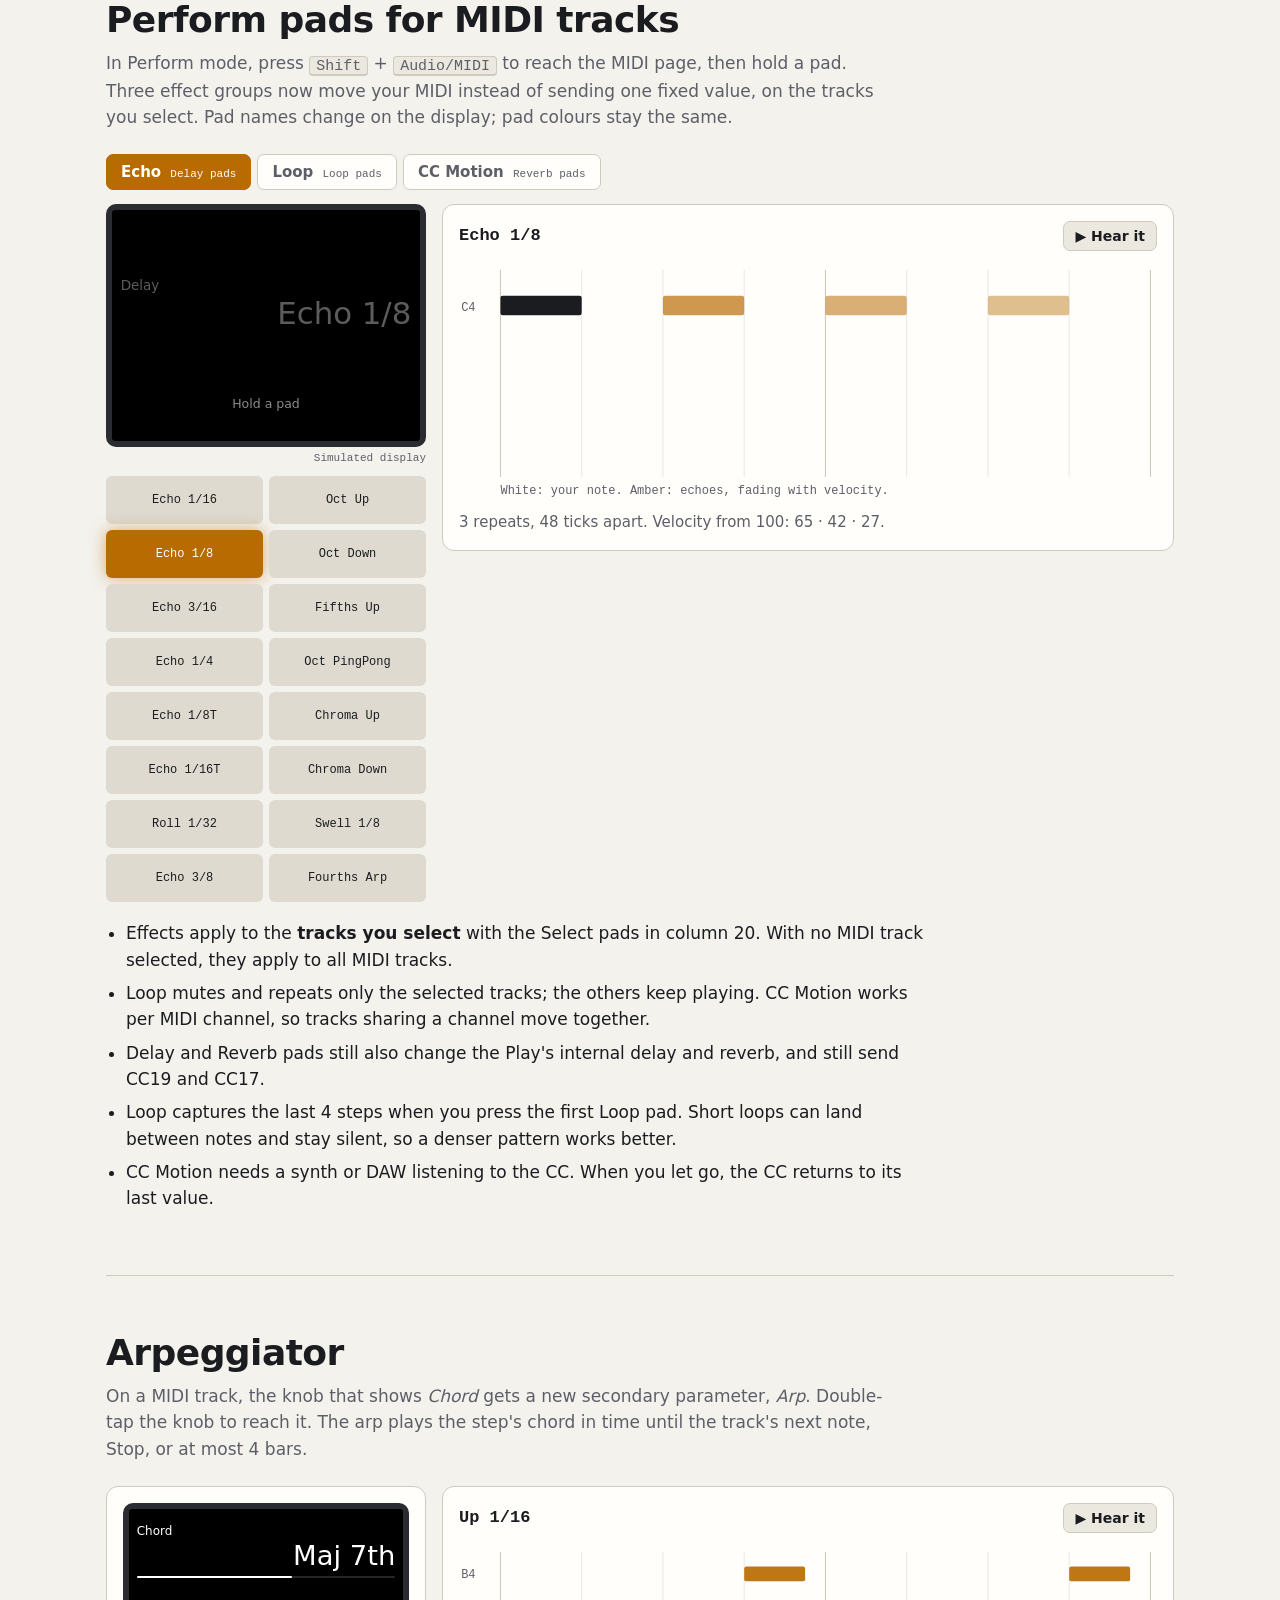
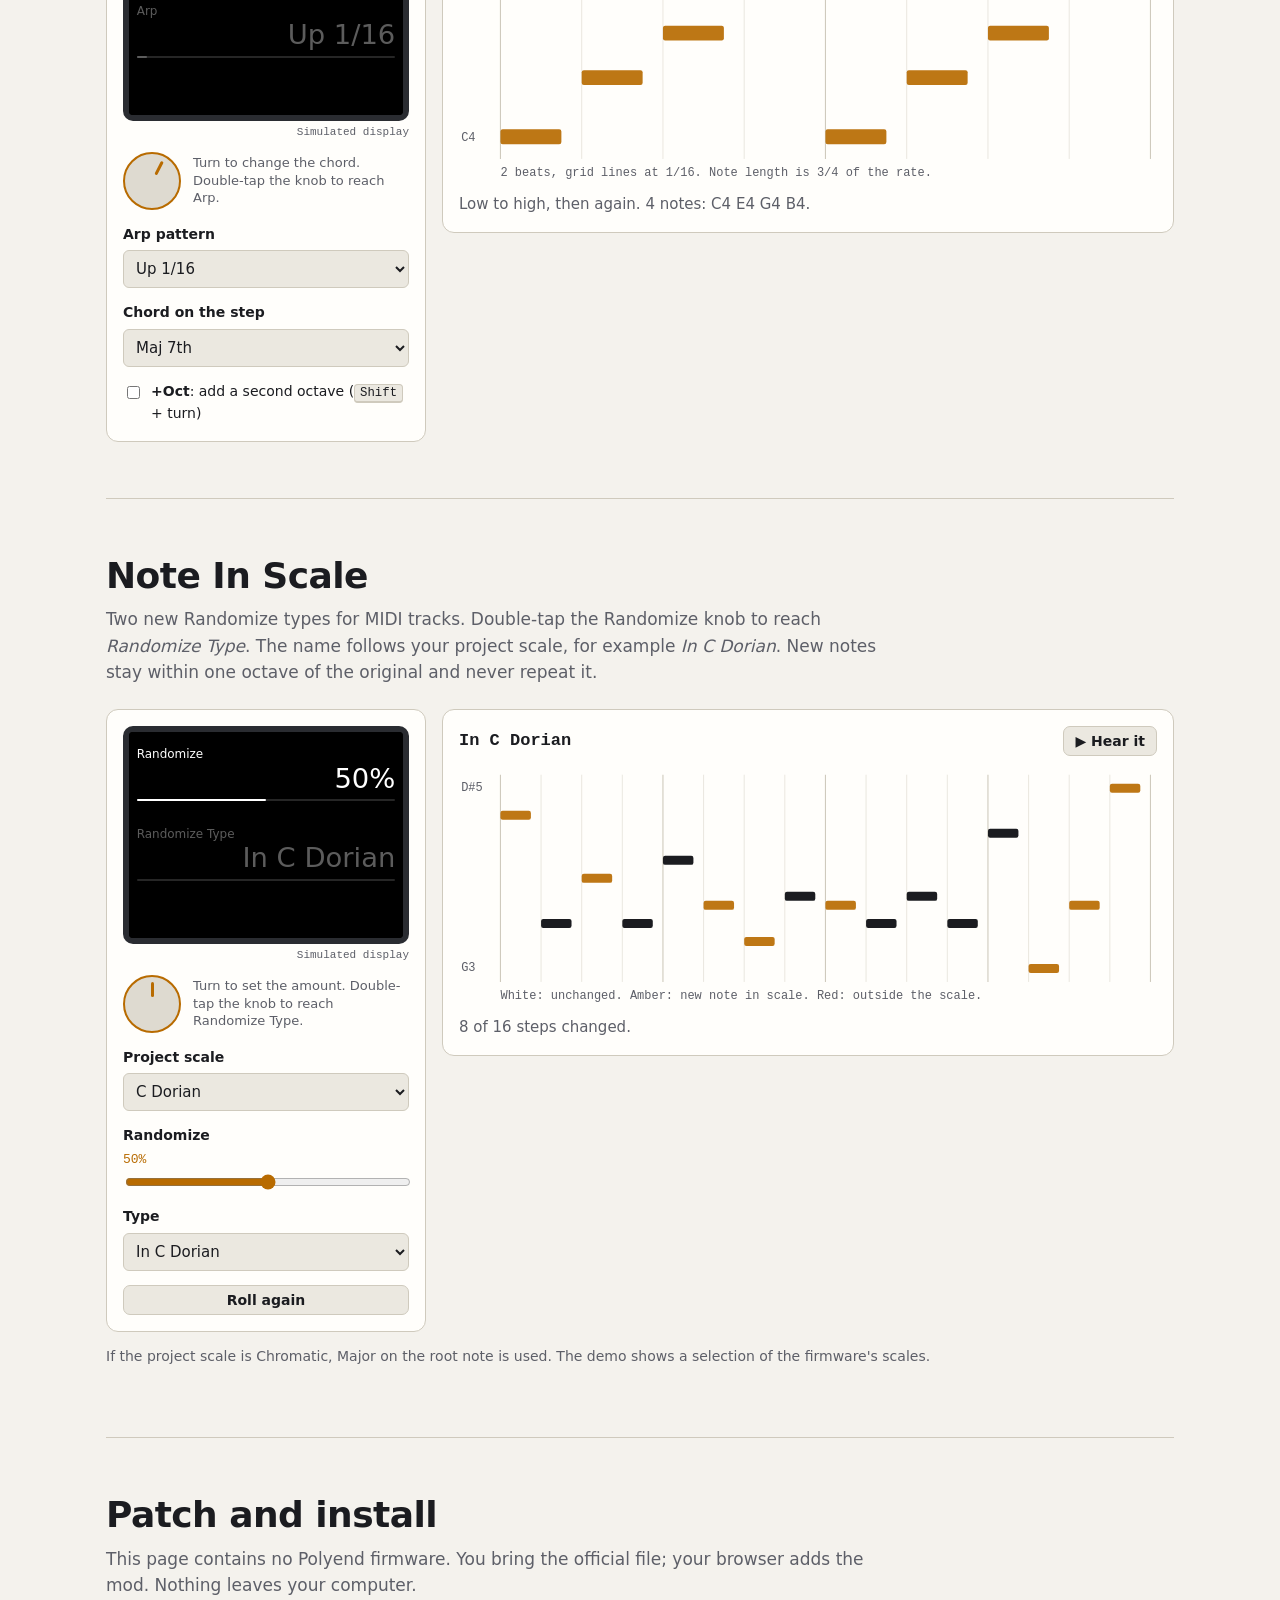
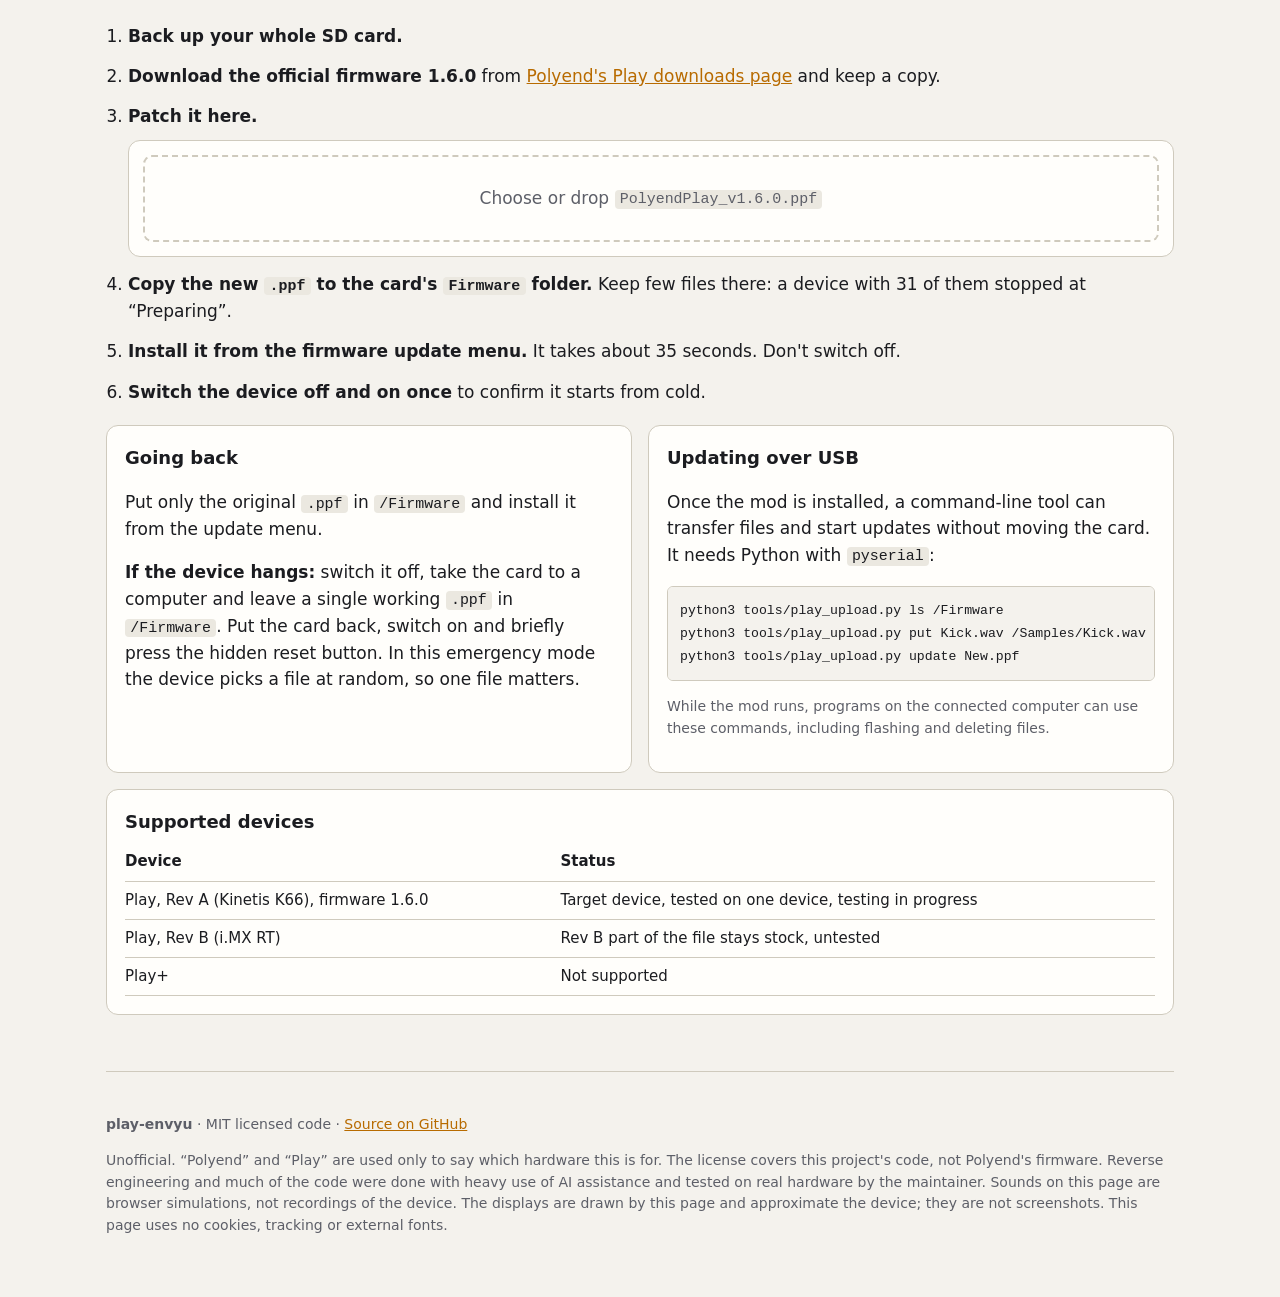
==== commit a77328be: "Mention AI assistance without naming the tool Co-Authored-By: Claude Opus 5.5 <noreply@anthropic.com" ====
--- a/docs/index.html
+++ b/docs/index.html
@@ -197,7 +197,7 @@
 
 <footer class="end">
   <p><strong>play-envyu</strong> · MIT licensed code · <a href="https://github.com/envyuu/play-envyu" rel="noopener">Source on GitHub</a></p>
-  <p>Unofficial. “Polyend” and “Play” are used only to say which hardware this is for. The license covers this project's code, not Polyend's firmware. Reverse engineering and much of the code were done with heavy use of AI assistance (Claude Code) and tested on real hardware by the maintainer. Sounds on this page are browser simulations, not recordings of the device. The displays are drawn by this page and approximate the device; they are not screenshots. This page uses no cookies, tracking or external fonts.</p>
+  <p>Unofficial. “Polyend” and “Play” are used only to say which hardware this is for. The license covers this project's code, not Polyend's firmware. Reverse engineering and much of the code were done with heavy use of AI assistance and tested on real hardware by the maintainer. Sounds on this page are browser simulations, not recordings of the device. The displays are drawn by this page and approximate the device; they are not screenshots. This page uses no cookies, tracking or external fonts.</p>
 </footer>
 <script src="display.js?v=8"></script>
 <script src="fxdata.js?v=8"></script>
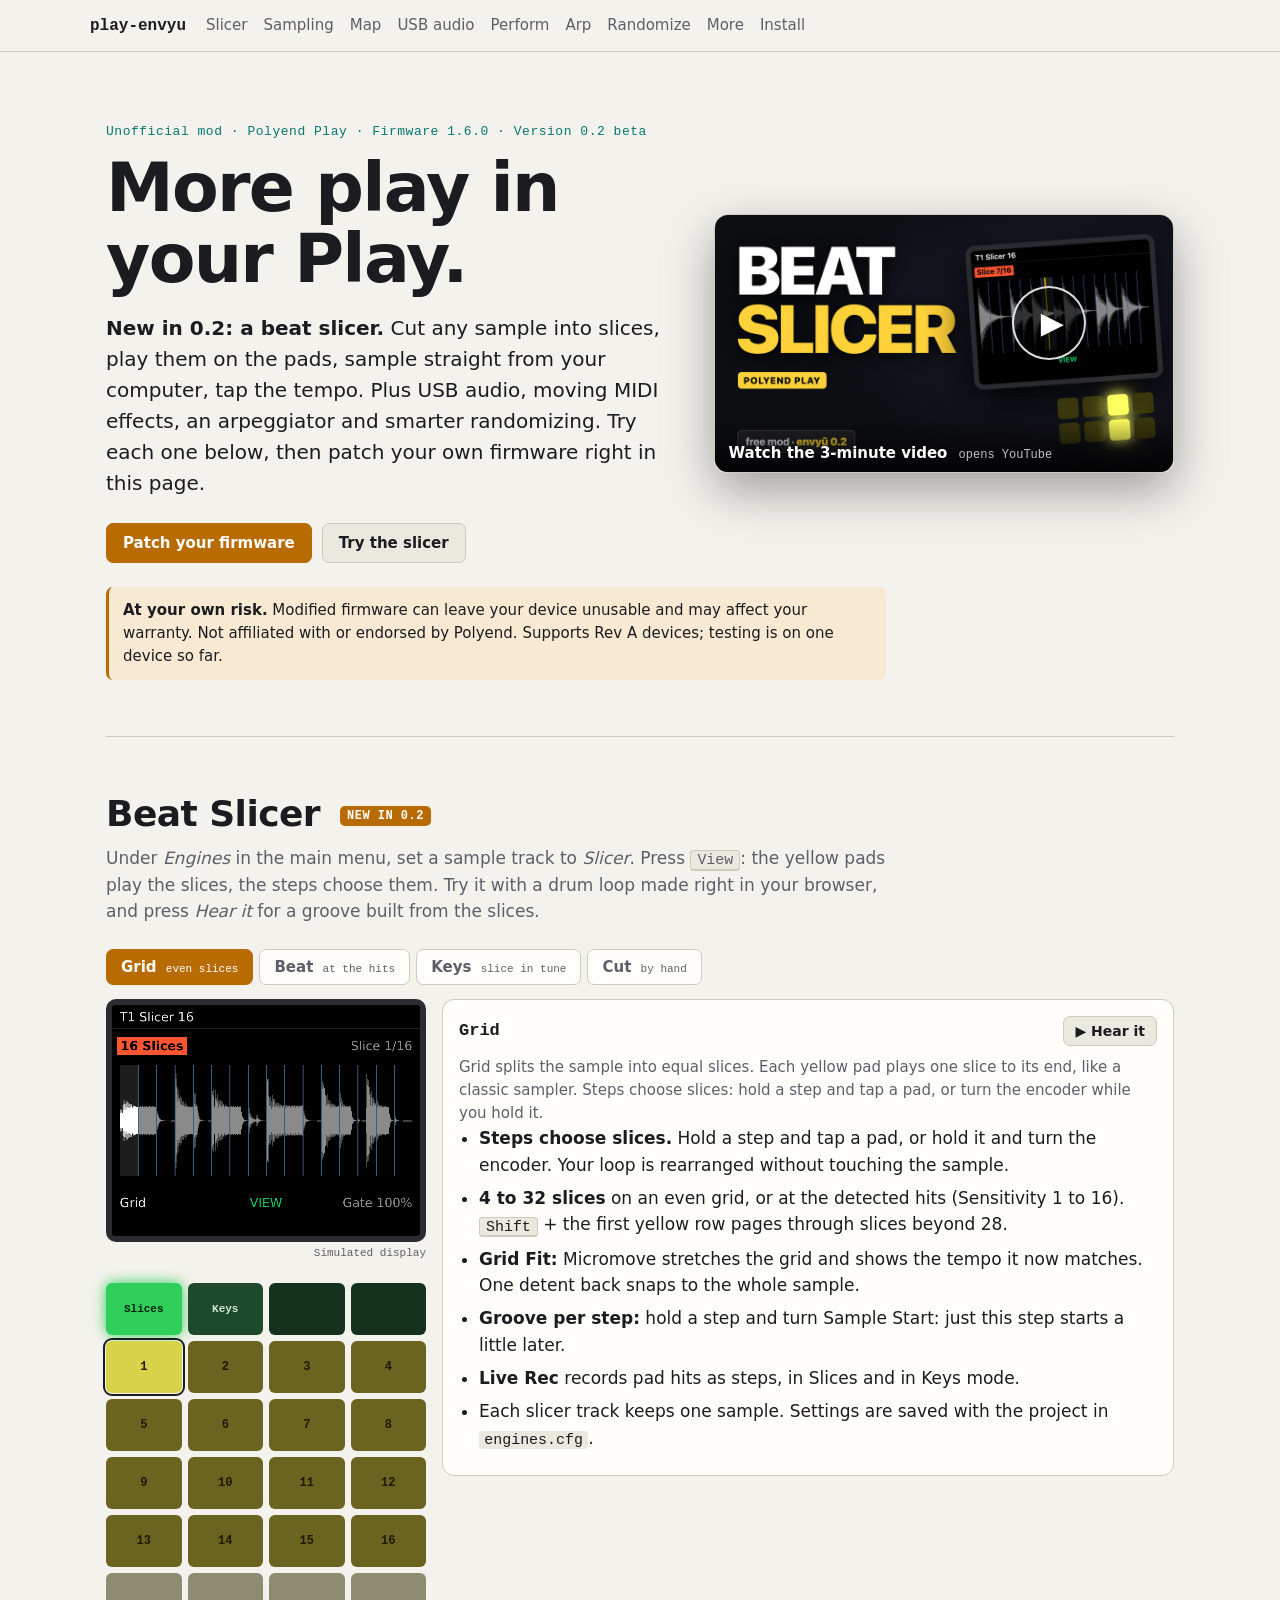
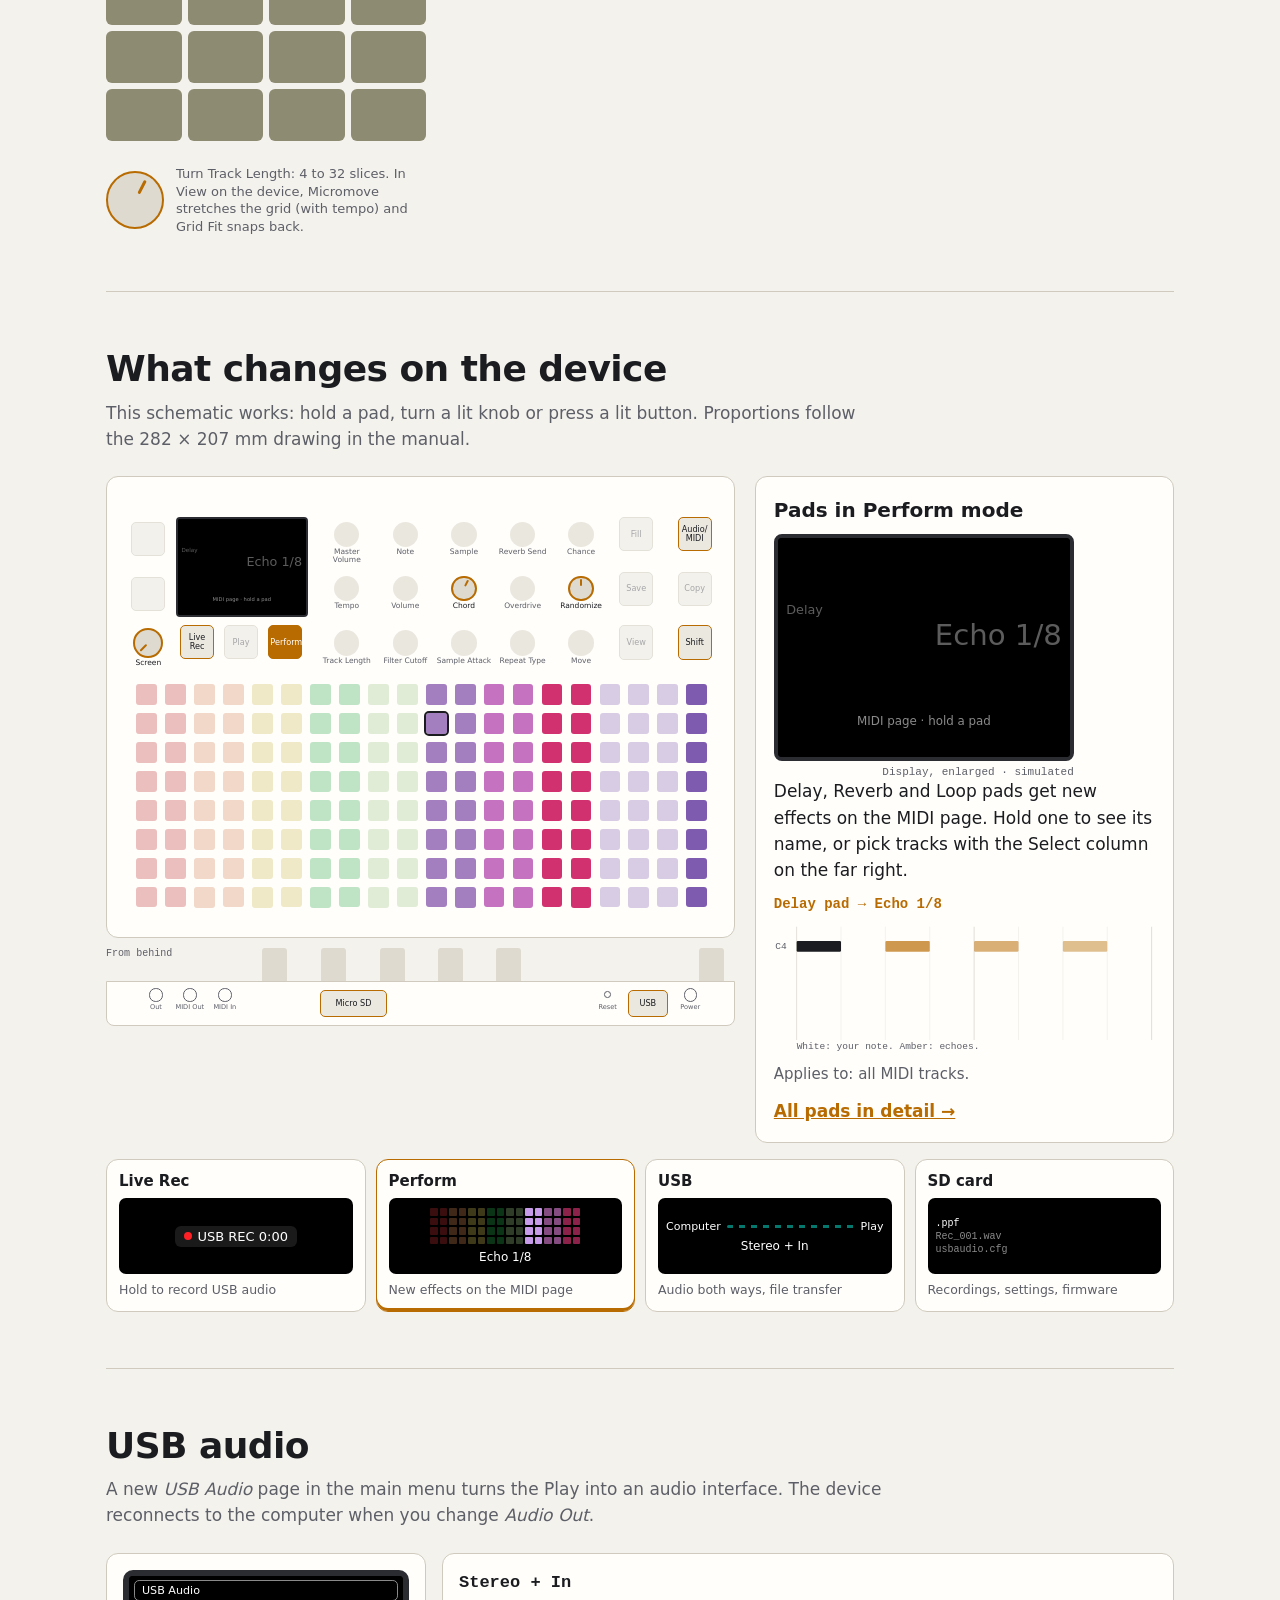
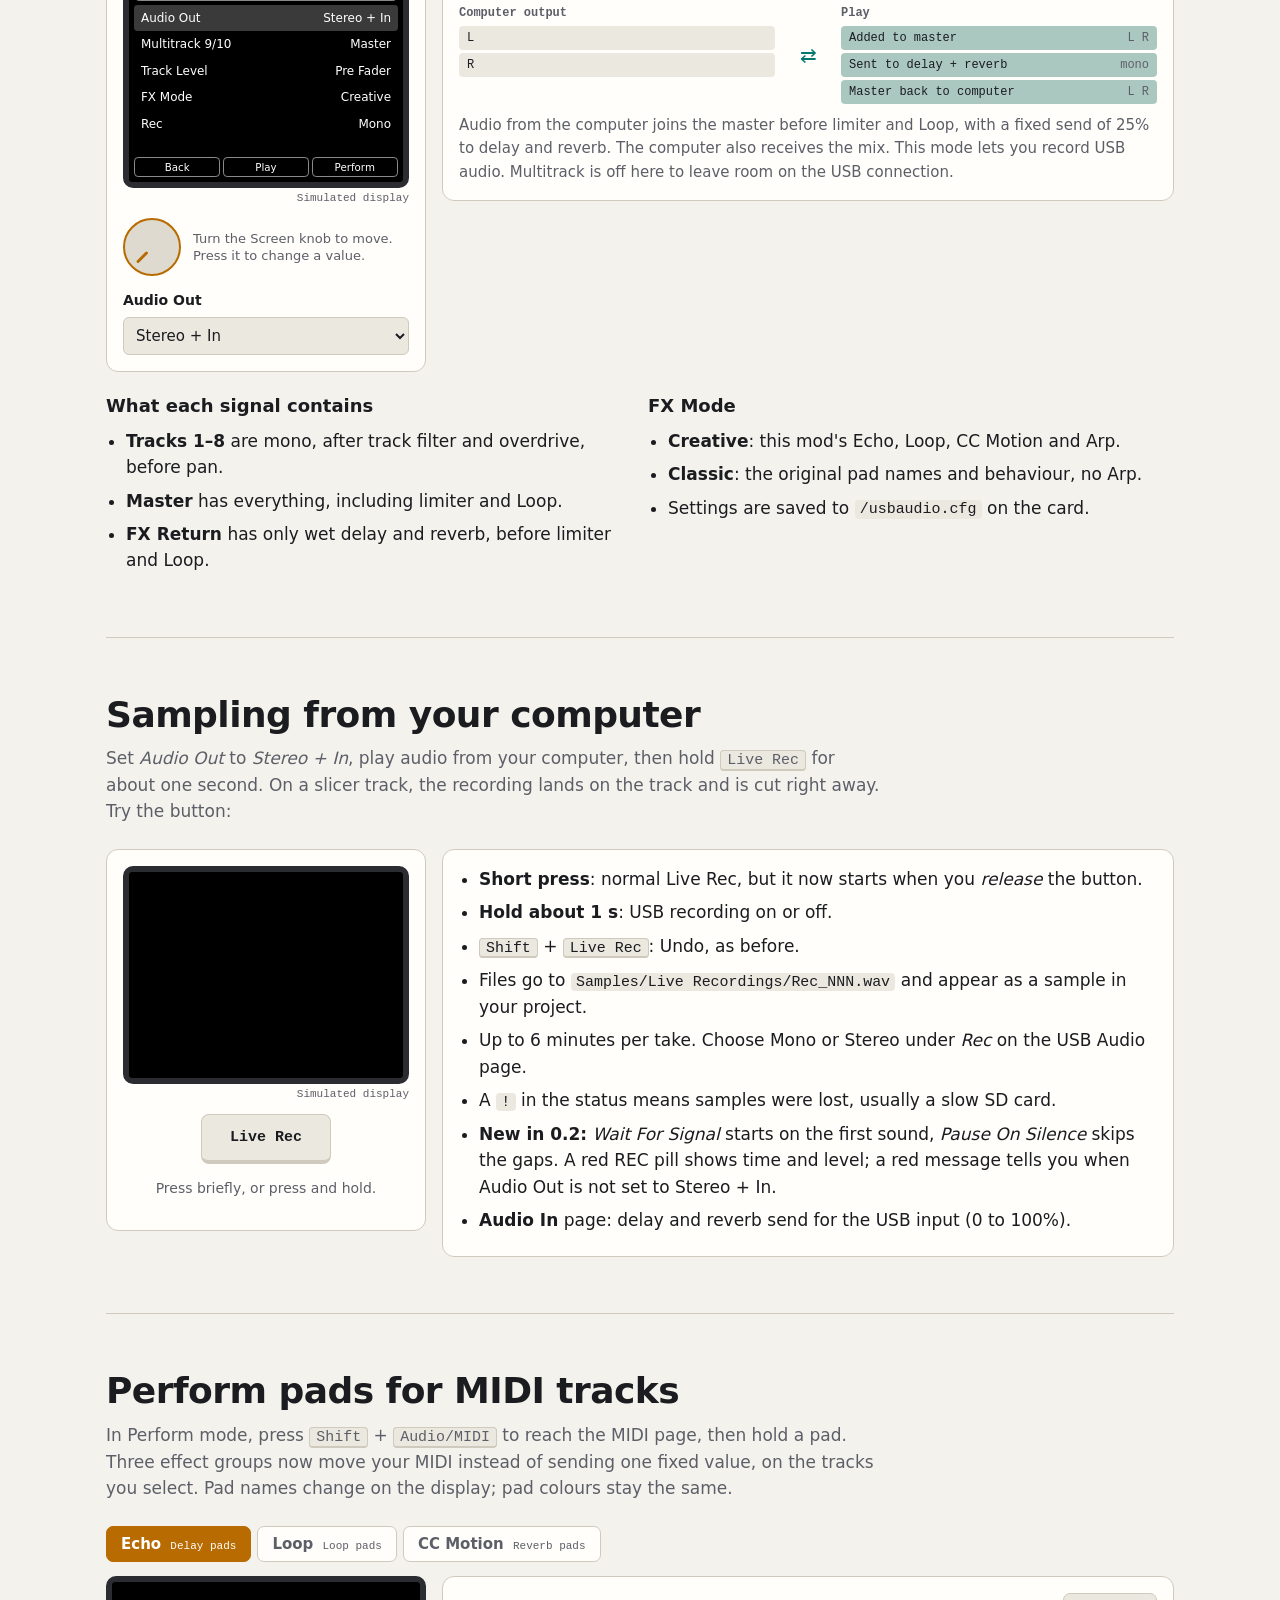
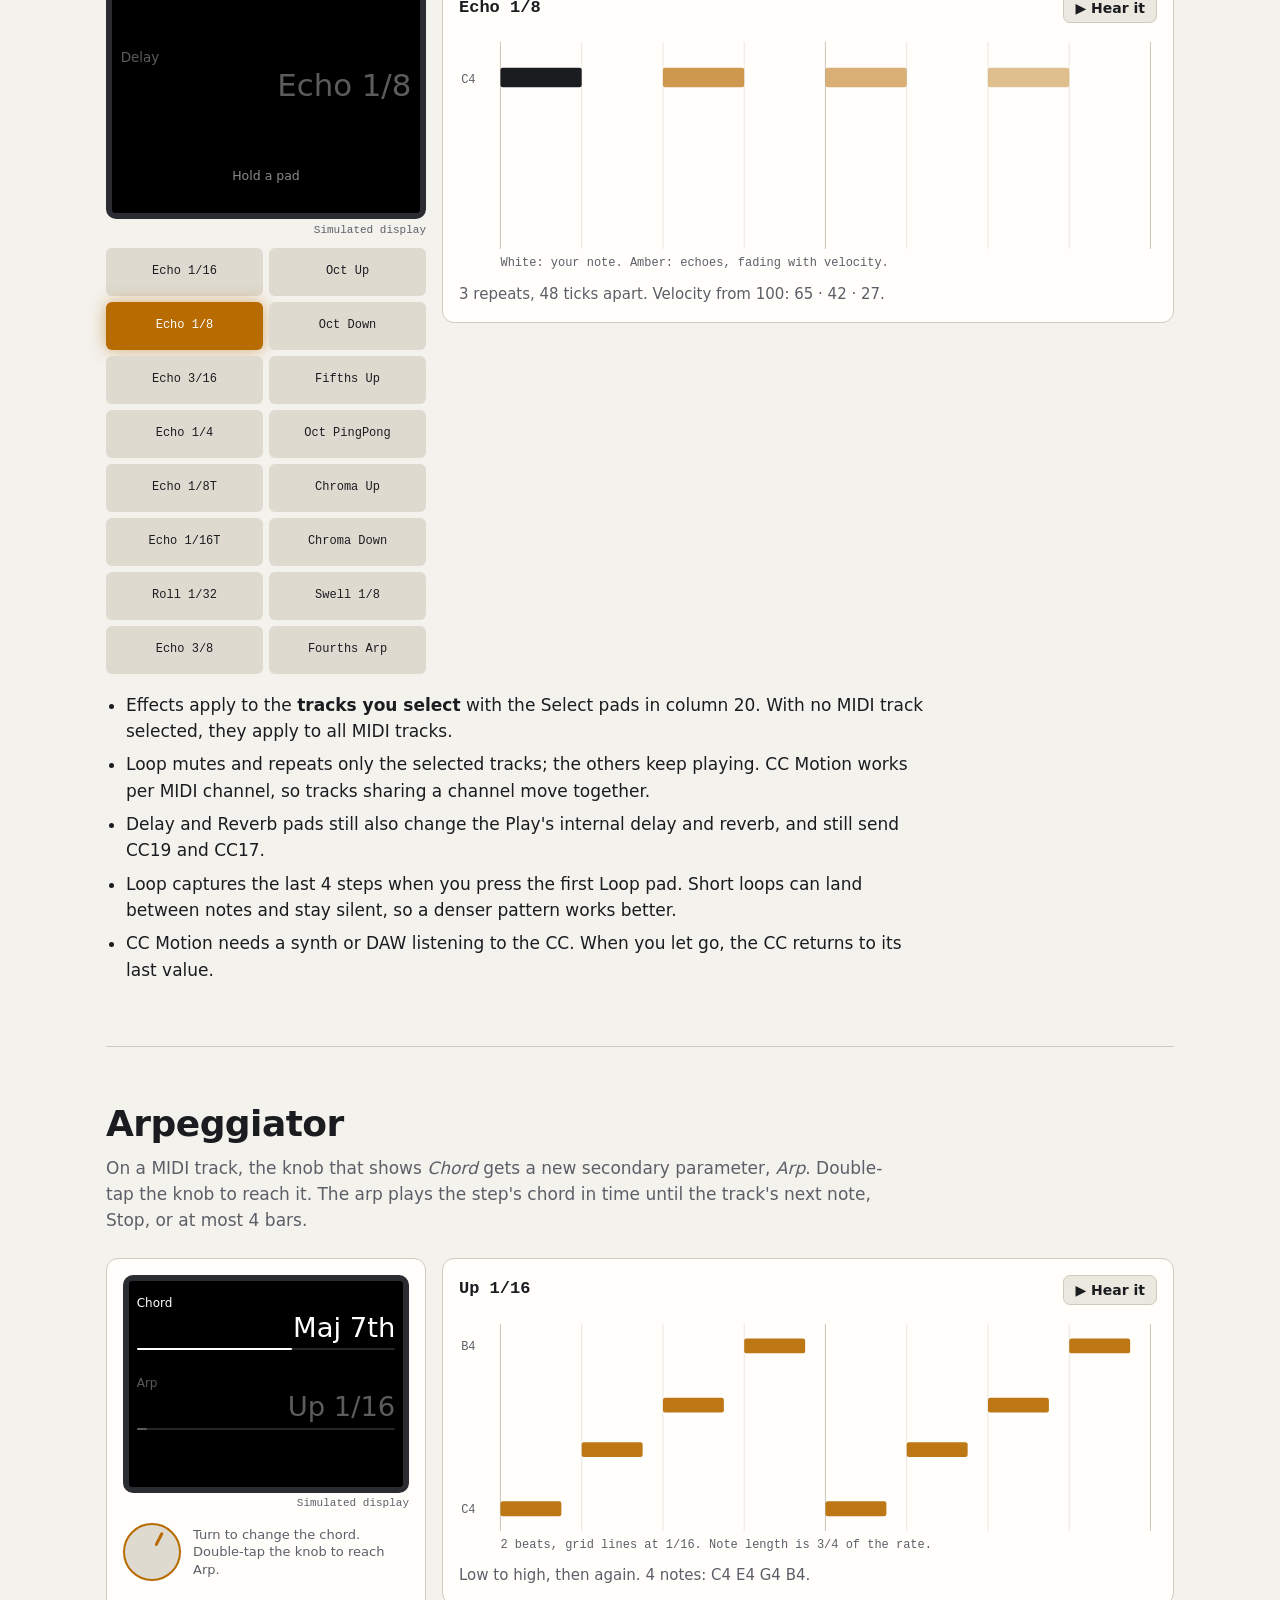
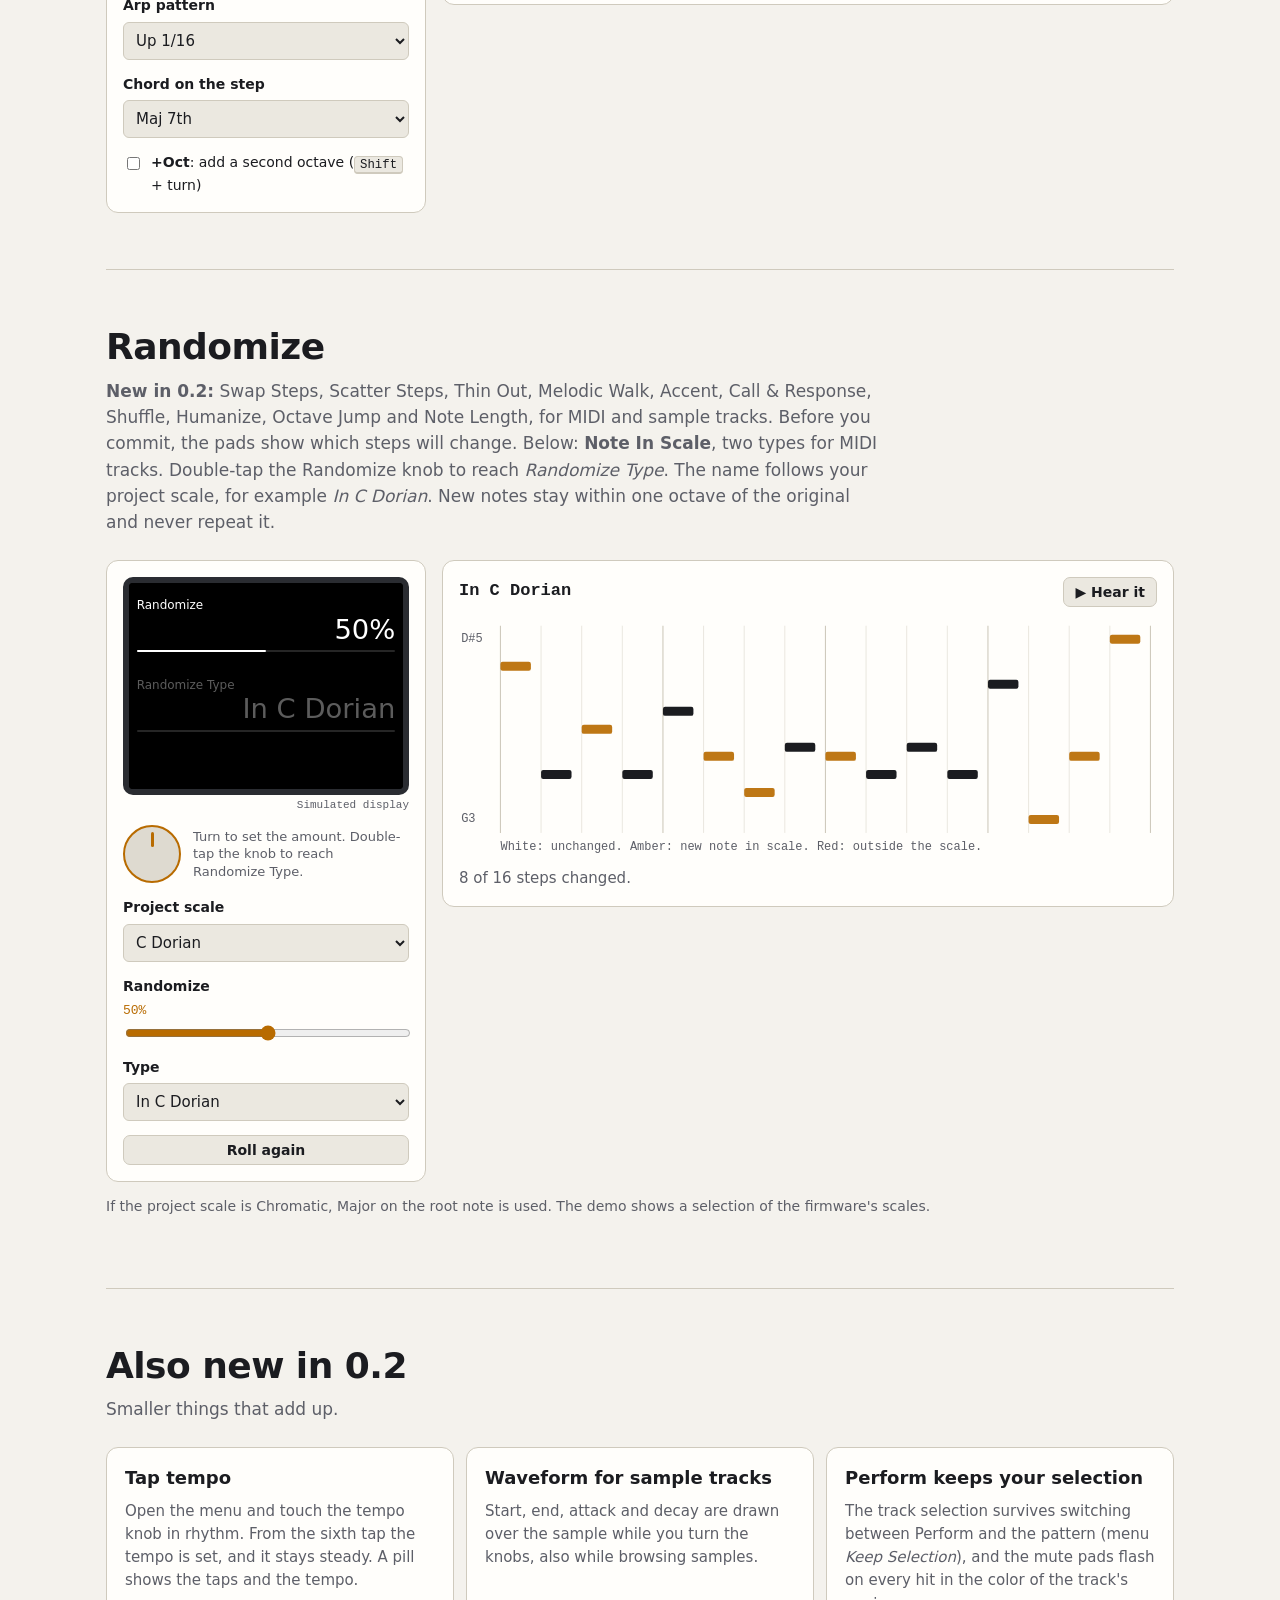
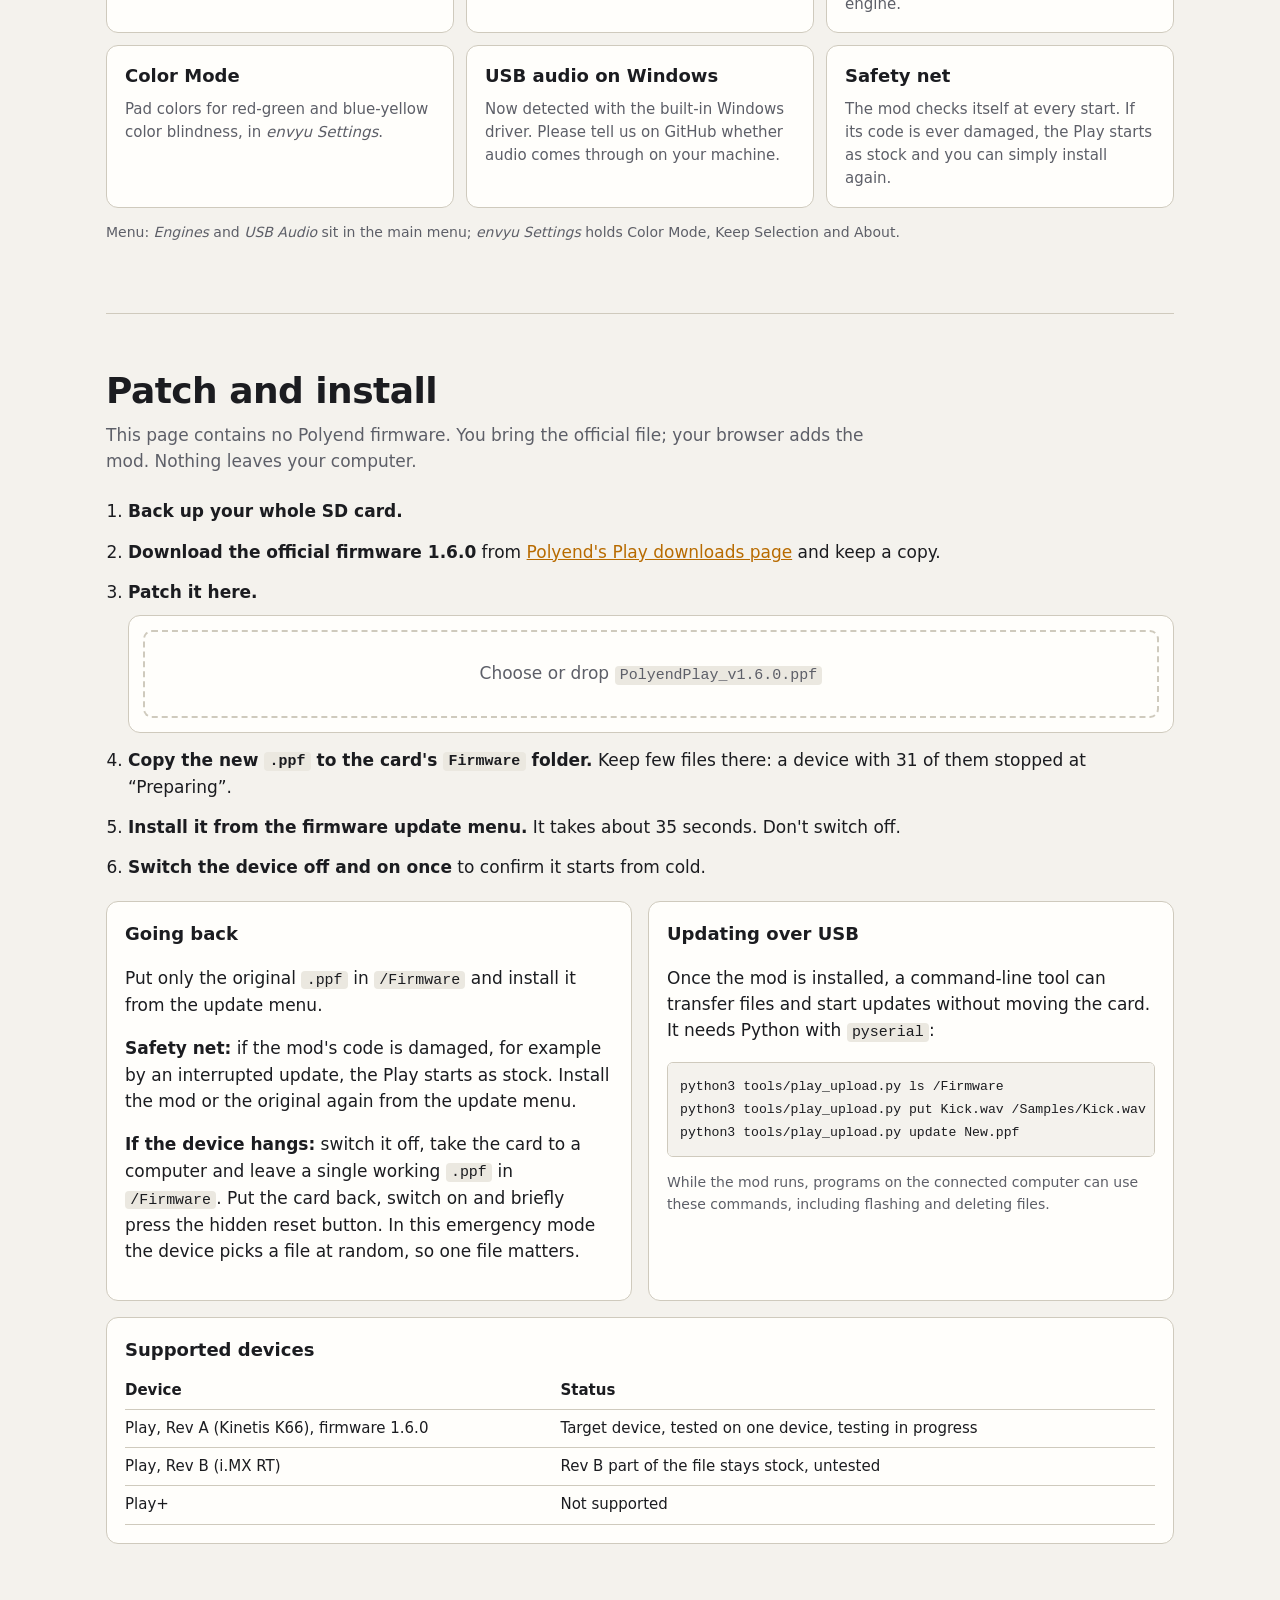
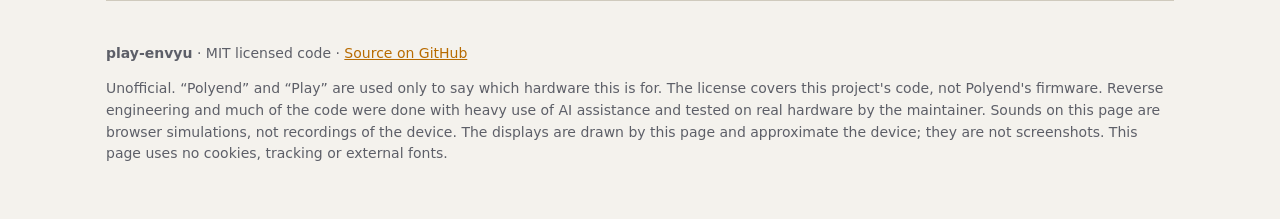
==== commit 71280fb4: "Website and README for 0.2: beat slicer demo, sampling, video Add a Beat Slicer section with Grid, B" ====
--- a/docs/index.html
+++ b/docs/index.html
@@ -4,26 +4,65 @@
 <meta charset="utf-8">
 <meta name="viewport" content="width=device-width, initial-scale=1">
 <title>play-envyu</title>
-<meta name="description" content="Unofficial community firmware extensions for the Polyend Play: USB audio and recording, MIDI effects, arpeggiator and Note In Scale.">
+<meta name="description" content="Unofficial community firmware mod for the Polyend Play: beat slicer, sampling over USB, USB audio, tap tempo, MIDI effects, arpeggiator and new randomize types.">
 <link rel="icon" href="data:,">
-<link rel="stylesheet" href="style.css?v=8">
+<link rel="stylesheet" href="style.css?v=9">
 </head>
 <body>
 <a class="skip" href="#main">Skip to content</a>
 <header class="top">
   <a class="brand" href="#main">play-envyu</a>
   <nav aria-label="Sections">
-    <a href="#map">Map</a><a href="#usb">USB audio</a><a href="#rec">Record</a><a href="#perform">Perform</a><a href="#arp">Arp</a><a href="#scale">Scale</a><a href="#install">Install</a>
+    <a href="#slicer">Slicer</a><a href="#rec">Sampling</a><a href="#map">Map</a><a href="#usb">USB audio</a><a href="#perform">Perform</a><a href="#arp">Arp</a><a href="#scale">Randomize</a><a href="#new">More</a><a href="#install">Install</a>
   </nav>
 </header>
 
 <main id="main">
 <section class="hero">
-  <p class="eyebrow">Unofficial mod · Polyend Play · Firmware 1.6.0 · Beta</p>
-  <h1>More play in your Play.</h1>
-  <p class="lead">USB audio in and out, recording straight to the SD card, moving MIDI effects, an arpeggiator and scale-aware randomizing. Try each one below, then patch your own firmware right in this page.</p>
-  <div class="actions"><a class="btn primary" href="#install">Patch your firmware</a><a class="btn" href="#map">Explore the features</a></div>
+  <div class="herogrid">
+    <div>
+      <p class="eyebrow">Unofficial mod · Polyend Play · Firmware 1.6.0 · Version 0.2 beta</p>
+      <h1>More play in your Play.</h1>
+      <p class="lead"><strong>New in 0.2: a beat slicer.</strong> Cut any sample into slices, play them on the pads, sample straight from your computer, tap the tempo. Plus USB audio, moving MIDI effects, an arpeggiator and smarter randomizing. Try each one below, then patch your own firmware right in this page.</p>
+      <div class="actions"><a class="btn primary" href="#install">Patch your firmware</a><a class="btn" href="#slicer">Try the slicer</a></div>
+    </div>
+    <a class="videocard" href="https://youtu.be/DHh3lllCfoM" rel="noopener" aria-label="Watch the 3-minute video on YouTube (opens YouTube)">
+      <img src="img/video02.jpg" alt="Video thumbnail: Beat Slicer, Polyend Play" width="640" height="360">
+      <span class="play" aria-hidden="true">▶</span>
+      <span class="cap">Watch the 3-minute video <small>opens YouTube</small></span>
+    </a>
+  </div>
   <p class="note warn"><strong>At your own risk.</strong> Modified firmware can leave your device unusable and may affect your warranty. Not affiliated with or endorsed by Polyend. Supports Rev A devices; testing is on one device so far.</p>
+</section>
+
+<section id="slicer">
+  <h2>Beat Slicer <span class="new">new in 0.2</span></h2>
+  <p class="sub">Under <em>Engines</em> in the main menu, set a sample track to <em>Slicer</em>. Press <kbd>View</kbd>: the yellow pads play the slices, the steps choose them. Try it with a drum loop made right in your browser, and press <em>Hear it</em> for a groove built from the slices.</p>
+  <div class="tabs" role="tablist" aria-label="Slicer mode">
+    <button role="tab" data-sl="grid" aria-selected="true">Grid <small>even slices</small></button>
+    <button role="tab" data-sl="beat" aria-selected="false">Beat <small>at the hits</small></button>
+    <button role="tab" data-sl="keys" aria-selected="false">Keys <small>slice in tune</small></button>
+    <button role="tab" data-sl="cut" aria-selected="false">Cut <small>by hand</small></button>
+  </div>
+  <div class="lab">
+    <div class="padcol">
+      <figure class="stage"><div class="pd slscreen"><canvas id="slCanvas" width="960" height="720" role="img" aria-label="Simulated display: waveform with slices"></canvas></div><figcaption>Simulated display</figcaption></figure>
+      <div class="slpads" id="slPads" role="group" aria-label="Pads in View: green row switches mode, yellow pads play slices"></div>
+      <div class="knobrow" id="slKnob"><p class="knobhint" id="slHint"></p></div>
+    </div>
+    <div class="scope">
+      <div class="scope-head"><strong id="slTitle"></strong><button class="btn small" id="slPlay" type="button">▶ Hear it</button></div>
+      <p id="slText" class="desc"></p>
+      <ul class="facts">
+        <li><strong>Steps choose slices.</strong> Hold a step and tap a pad, or hold it and turn the encoder. Your loop is rearranged without touching the sample.</li>
+        <li><strong>4 to 32 slices</strong> on an even grid, or at the detected hits (Sensitivity 1 to 16). <kbd>Shift</kbd> + the first yellow row pages through slices beyond 28.</li>
+        <li><strong>Grid Fit:</strong> Micromove stretches the grid and shows the tempo it now matches. One detent back snaps to the whole sample.</li>
+        <li><strong>Groove per step:</strong> hold a step and turn Sample Start: just this step starts a little later.</li>
+        <li><strong>Live Rec</strong> records pad hits as steps, in Slices and in Keys mode.</li>
+        <li>Each slicer track keeps one sample. Settings are saved with the project in <code>engines.cfg</code>.</li>
+      </ul>
+    </div>
+  </div>
 </section>
 
 <section id="map">
@@ -71,8 +110,8 @@
 </section>
 
 <section id="rec">
-  <h2>Record incoming USB audio</h2>
-  <p class="sub">Set <em>Audio Out</em> to <em>Stereo + In</em>, play audio from your computer, then hold <kbd>Live Rec</kbd> for about one second. Try it:</p>
+  <h2>Sampling from your computer</h2>
+  <p class="sub">Set <em>Audio Out</em> to <em>Stereo + In</em>, play audio from your computer, then hold <kbd>Live Rec</kbd> for about one second. On a slicer track, the recording lands on the track and is cut right away. Try the button:</p>
   <div class="lab">
     <div class="recdemo">
       <figure class="stage"><div class="pd" id="recDisp"></div><figcaption>Simulated display</figcaption></figure>
@@ -86,6 +125,8 @@
       <li>Files go to <code>Samples/Live Recordings/Rec_NNN.wav</code> and appear as a sample in your project.</li>
       <li>Up to 6 minutes per take. Choose Mono or Stereo under <em>Rec</em> on the USB Audio page.</li>
       <li>A <code>!</code> in the status means samples were lost, usually a slow SD card.</li>
+      <li><strong>New in 0.2:</strong> <em>Wait For Signal</em> starts on the first sound, <em>Pause On Silence</em> skips the gaps. A red REC pill shows time and level; a red message tells you when Audio Out is not set to Stereo + In.</li>
+      <li><strong>Audio In</strong> page: delay and reverb send for the USB input (0 to 100%).</li>
     </ul></div>
   </div>
 </section>
@@ -138,8 +179,8 @@
 </section>
 
 <section id="scale">
-  <h2>Note In Scale</h2>
-  <p class="sub">Two new Randomize types for MIDI tracks. Double-tap the Randomize knob to reach <em>Randomize Type</em>. The name follows your project scale, for example <em>In C Dorian</em>. New notes stay within one octave of the original and never repeat it.</p>
+  <h2>Randomize</h2>
+  <p class="sub"><strong>New in 0.2:</strong> Swap Steps, Scatter Steps, Thin Out, Melodic Walk, Accent, Call &amp; Response, Shuffle, Humanize, Octave Jump and Note Length, for MIDI and sample tracks. Before you commit, the pads show which steps will change. Below: <strong>Note In Scale</strong>, two types for MIDI tracks. Double-tap the Randomize knob to reach <em>Randomize Type</em>. The name follows your project scale, for example <em>In C Dorian</em>. New notes stay within one octave of the original and never repeat it.</p>
   <div class="lab">
     <div class="controls">
       <figure class="stage"><div class="pd" id="nisDisp"></div><figcaption>Simulated display</figcaption></figure>
@@ -156,6 +197,20 @@
     </div>
   </div>
   <p class="foot">If the project scale is Chromatic, Major on the root note is used. The demo shows a selection of the firmware's scales.</p>
+</section>
+
+<section id="new">
+  <h2>Also new in 0.2</h2>
+  <p class="sub">Smaller things that add up.</p>
+  <div class="newcards">
+    <article><h3>Tap tempo</h3><p>Open the menu and touch the tempo knob in rhythm. From the sixth tap the tempo is set, and it stays steady. A pill shows the taps and the tempo.</p></article>
+    <article><h3>Waveform for sample tracks</h3><p>Start, end, attack and decay are drawn over the sample while you turn the knobs, also while browsing samples.</p></article>
+    <article><h3>Perform keeps your selection</h3><p>The track selection survives switching between Perform and the pattern (menu <em>Keep Selection</em>), and the mute pads flash on every hit in the color of the track's engine.</p></article>
+    <article><h3>Color Mode</h3><p>Pad colors for red-green and blue-yellow color blindness, in <em>envyu Settings</em>.</p></article>
+    <article><h3>USB audio on Windows</h3><p>Now detected with the built-in Windows driver. Please tell us on GitHub whether audio comes through on your machine.</p></article>
+    <article><h3>Safety net</h3><p>The mod checks itself at every start. If its code is ever damaged, the Play starts as stock and you can simply install again.</p></article>
+  </div>
+  <p class="foot">Menu: <em>Engines</em> and <em>USB Audio</em> sit in the main menu; <em>envyu Settings</em> holds Color Mode, Keep Selection and About.</p>
 </section>
 
 <section id="install">
@@ -179,6 +234,7 @@
   </ol>
   <div class="cols">
     <div class="panel"><h3>Going back</h3><p>Put only the original <code>.ppf</code> in <code>/Firmware</code> and install it from the update menu.</p>
+    <p><strong>Safety net:</strong> if the mod's code is damaged, for example by an interrupted update, the Play starts as stock. Install the mod or the original again from the update menu.</p>
     <p><strong>If the device hangs:</strong> switch it off, take the card to a computer and leave a single working <code>.ppf</code> in <code>/Firmware</code>. Put the card back, switch on and briefly press the hidden reset button. In this emergency mode the device picks a file at random, so one file matters.</p></div>
     <div class="panel"><h3>Updating over USB</h3><p>Once the mod is installed, a command-line tool can transfer files and start updates without moving the card. It needs Python with <code>pyserial</code>:</p>
     <pre><code>python3 tools/play_upload.py ls /Firmware
@@ -204,5 +260,6 @@
 <script src="app.js?v=8"></script>
 <script src="devicemap.js?v=8"></script>
 <script src="patcher.js?v=8"></script>
+<script src="slicer.js?v=1"></script>
 </body>
 </html>
--- a/docs/style.css
+++ b/docs/style.css
@@ -240,3 +240,37 @@
   .top nav { gap: 12px; }
 }
 @media (prefers-reduced-motion: reduce) { html { scroll-behavior: auto; } * { transition: none !important; animation: none !important; } }
+
+/* ---------- 0.2 ---------- */
+.herogrid { display: grid; grid-template-columns: minmax(0, 1.25fr) minmax(0, 1fr); gap: 32px; align-items: center; margin-bottom: 24px; }
+.herogrid .actions { margin-bottom: 0; }
+.videocard { position: relative; display: block; border-radius: 14px; overflow: hidden; border: 1px solid var(--line); box-shadow: 0 18px 50px rgb(0 0 0 / .35); text-decoration: none; color: #fff; }
+.videocard img { display: block; width: 100%; height: auto; transition: transform .25s; }
+.videocard:hover img { transform: scale(1.03); }
+.videocard .play { position: absolute; left: 73%; top: 42%; translate: -50% -50%; width: 74px; height: 74px; border-radius: 50%; display: grid; place-items: center; padding-left: 6px; font-size: 30px; background: rgb(0 0 0 / .62); border: 2px solid rgb(255 255 255 / .85); transition: background .2s; }
+.videocard:hover .play { background: var(--accent); color: var(--accent-ink); border-color: var(--accent); }
+.videocard .cap { position: absolute; left: 0; right: 0; bottom: 0; padding: 26px 14px 10px; font: 600 15px var(--sans); background: linear-gradient(transparent, rgb(0 0 0 / .8)); }
+.videocard .cap small { font: 12px var(--mono); opacity: .75; margin-left: 6px; }
+.new { display: inline-block; vertical-align: middle; font: 700 12px var(--mono); letter-spacing: .04em; text-transform: uppercase; color: var(--accent-ink); background: var(--accent); border-radius: 5px; padding: 3px 7px; margin-left: 8px; }
+.slscreen { border-color: #2a2c31; }
+.slscreen canvas { display: block; width: 100%; height: auto; }
+.slpads { display: grid; grid-template-columns: repeat(4, 1fr); gap: 6px; margin: 12px 0; }
+.slpad { aspect-ratio: 1.45; font: 600 12px var(--mono); color: #1f1a03; background: #6b6420; border: 1px solid transparent; border-radius: 6px; cursor: pointer; padding: 0; transition: background .08s, box-shadow .08s; }
+.slpad:hover:not(:disabled) { border-color: var(--accent); }
+.slpad:disabled { background: #3a370e; color: transparent; cursor: default; opacity: .55; }
+.slpad.sel { background: #d8d34a; outline: 2px solid var(--text); outline-offset: 1px; }
+.slpad.on { background: #ffff61; box-shadow: 0 0 18px #ffff61; }
+.slpad.green { background: #1d4a2a; color: #cfe9d6; font-size: 11px; }
+.slpad.green[aria-pressed="true"] { background: #2fcf5a; color: #062010; box-shadow: 0 0 14px #2fcf5a; }
+.slpad.green:disabled { background: #14321d; opacity: 1; }
+.slpad.key { background: #a5a5a5; }
+.slpad.key.black { background: #3d3d3d; }
+.slpad.key.on { background: #fff; box-shadow: 0 0 16px #fff; }
+.newcards { display: grid; grid-template-columns: repeat(3, minmax(0, 1fr)); gap: 12px; }
+.newcards article { background: var(--surface); border: 1px solid var(--line); border-radius: 12px; padding: 16px 18px; }
+.newcards p { margin: 0; color: var(--muted); font-size: 15px; }
+@media (max-width: 860px) {
+  .herogrid { grid-template-columns: 1fr; }
+  .newcards { grid-template-columns: 1fr 1fr; }
+}
+@media (max-width: 560px) { .newcards { grid-template-columns: 1fr; } }
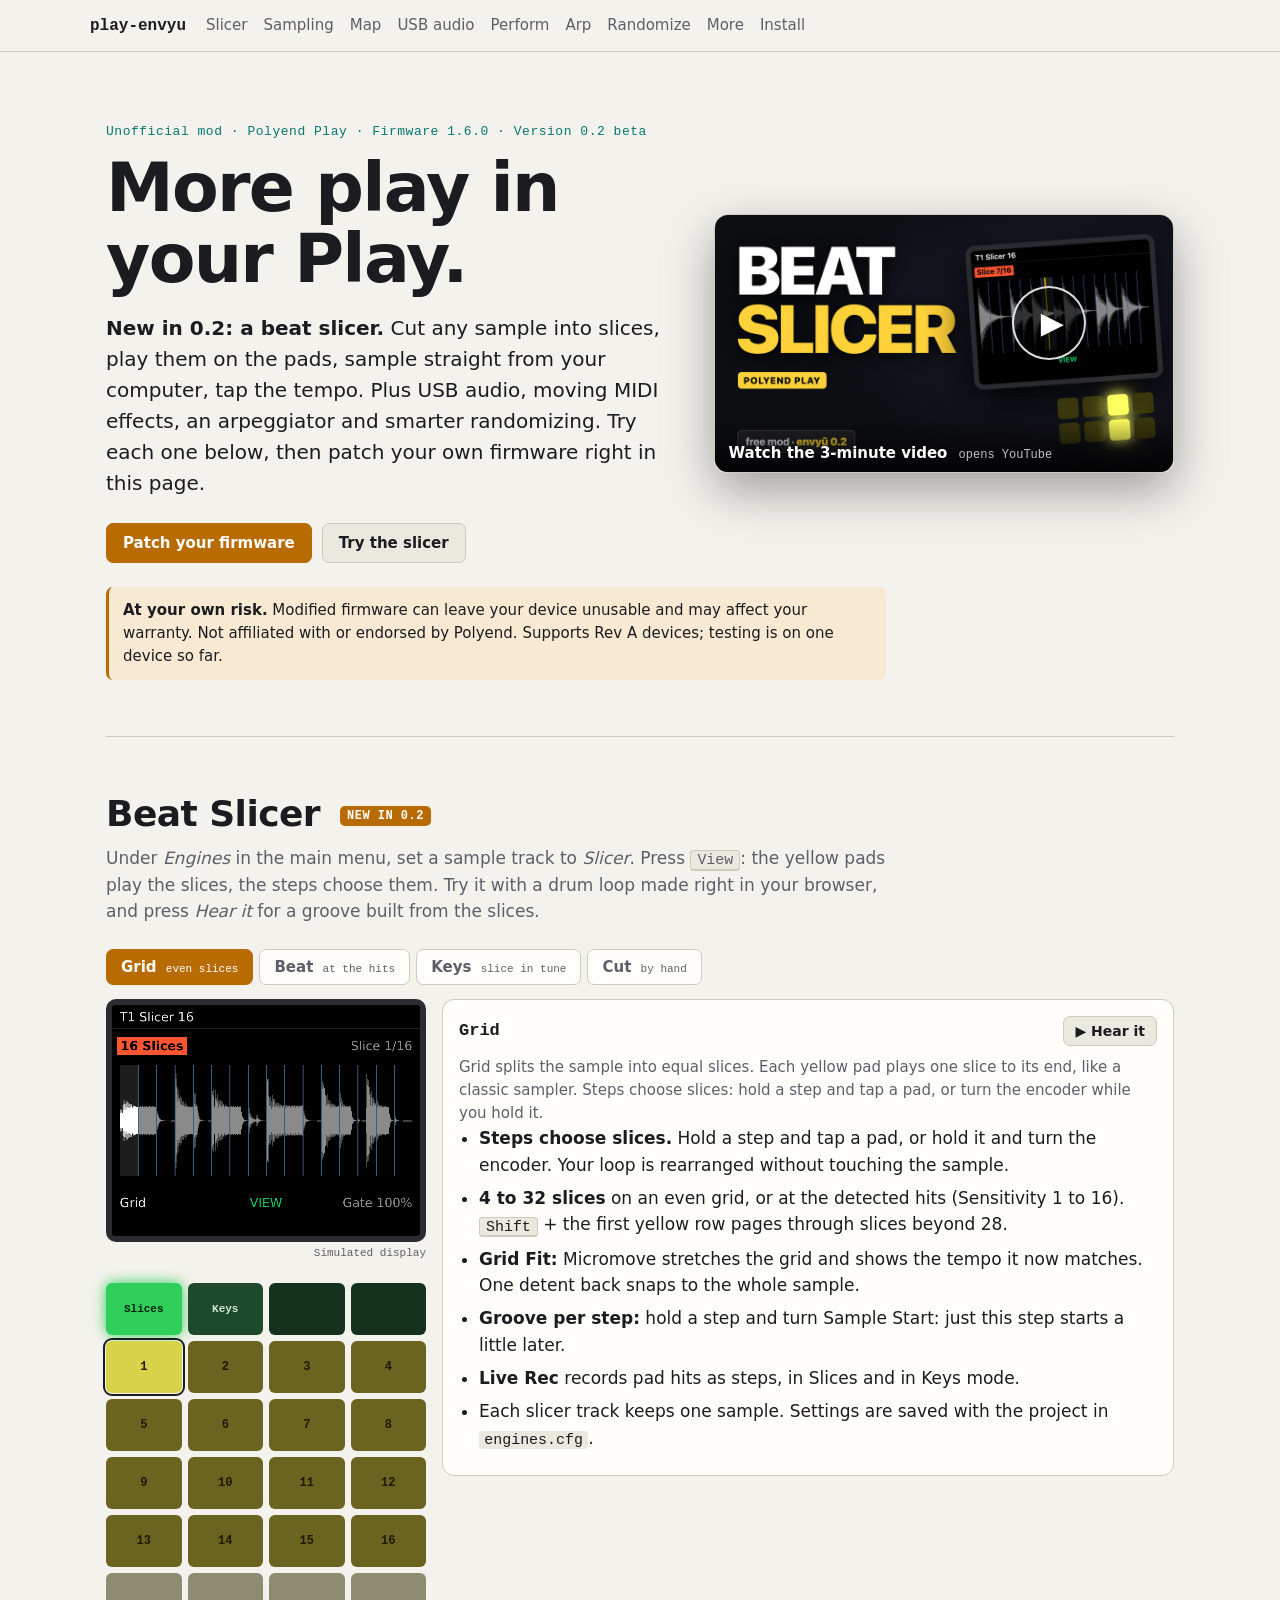
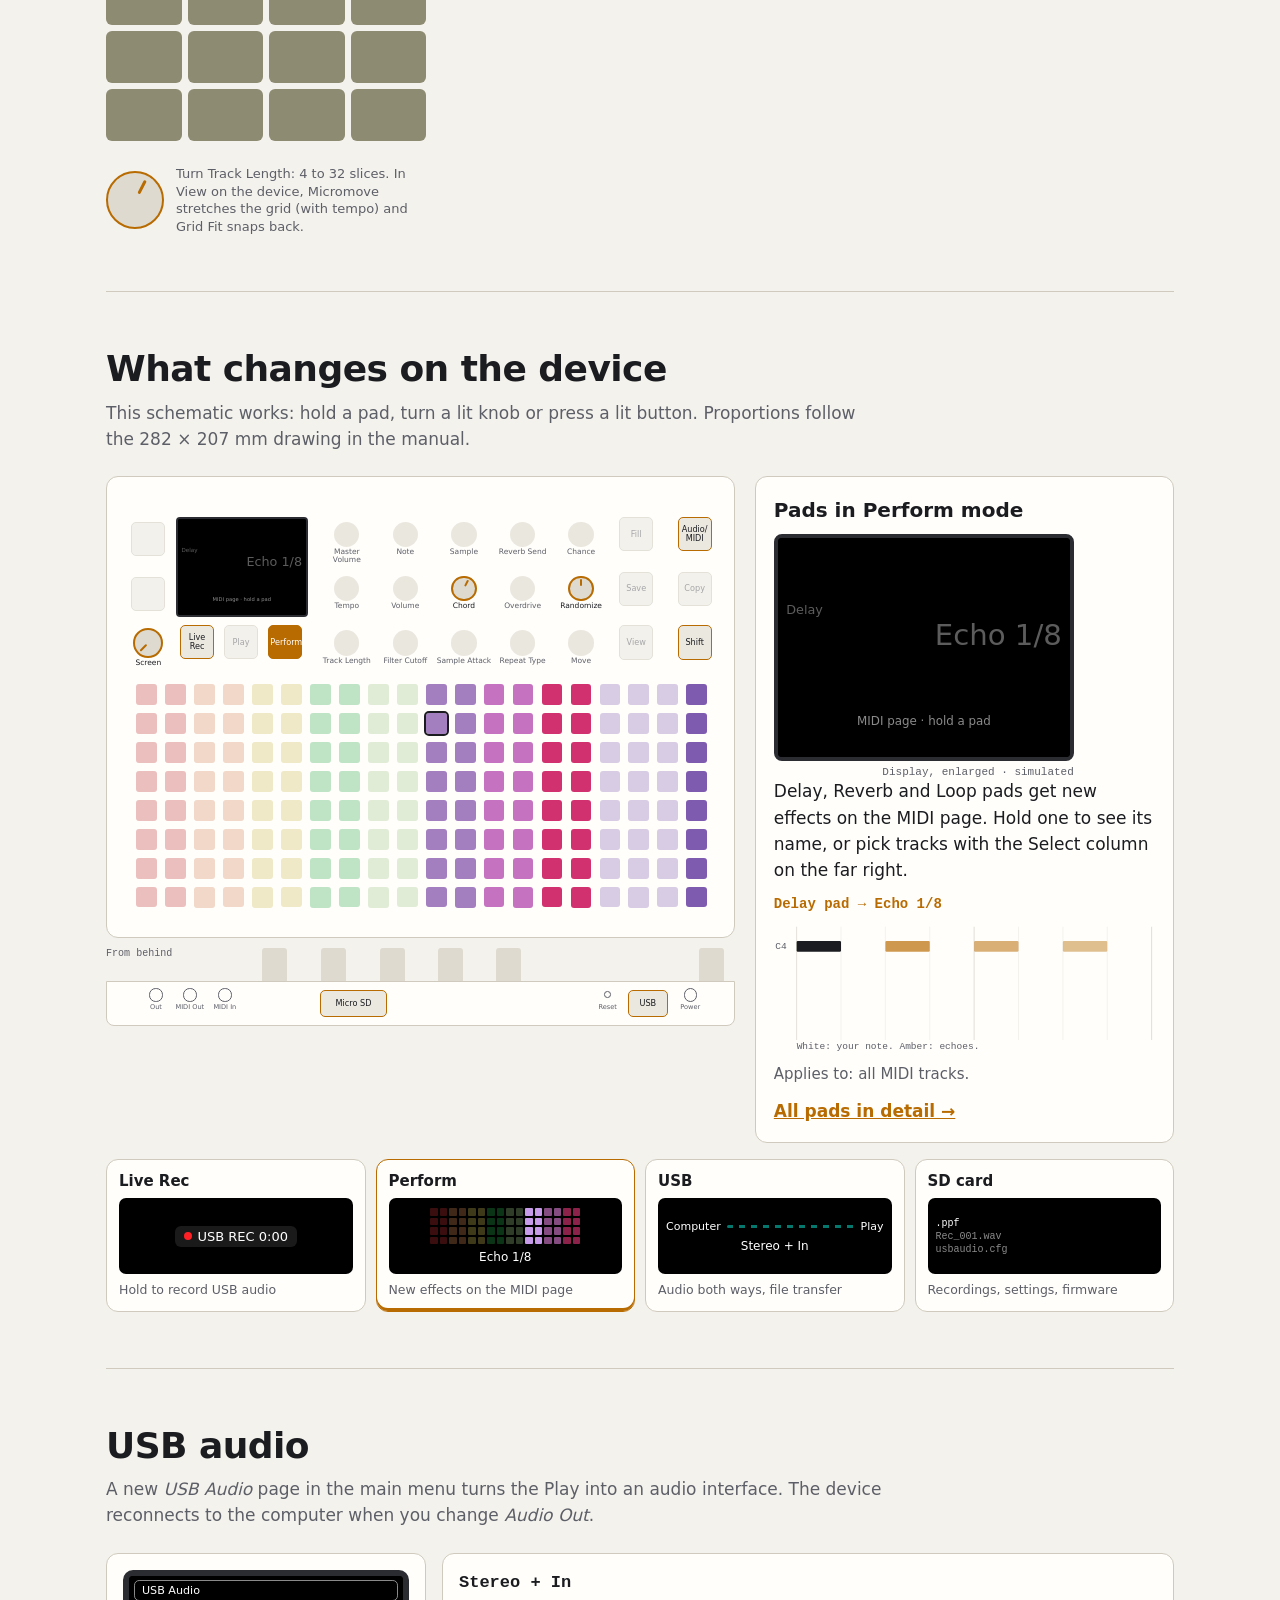
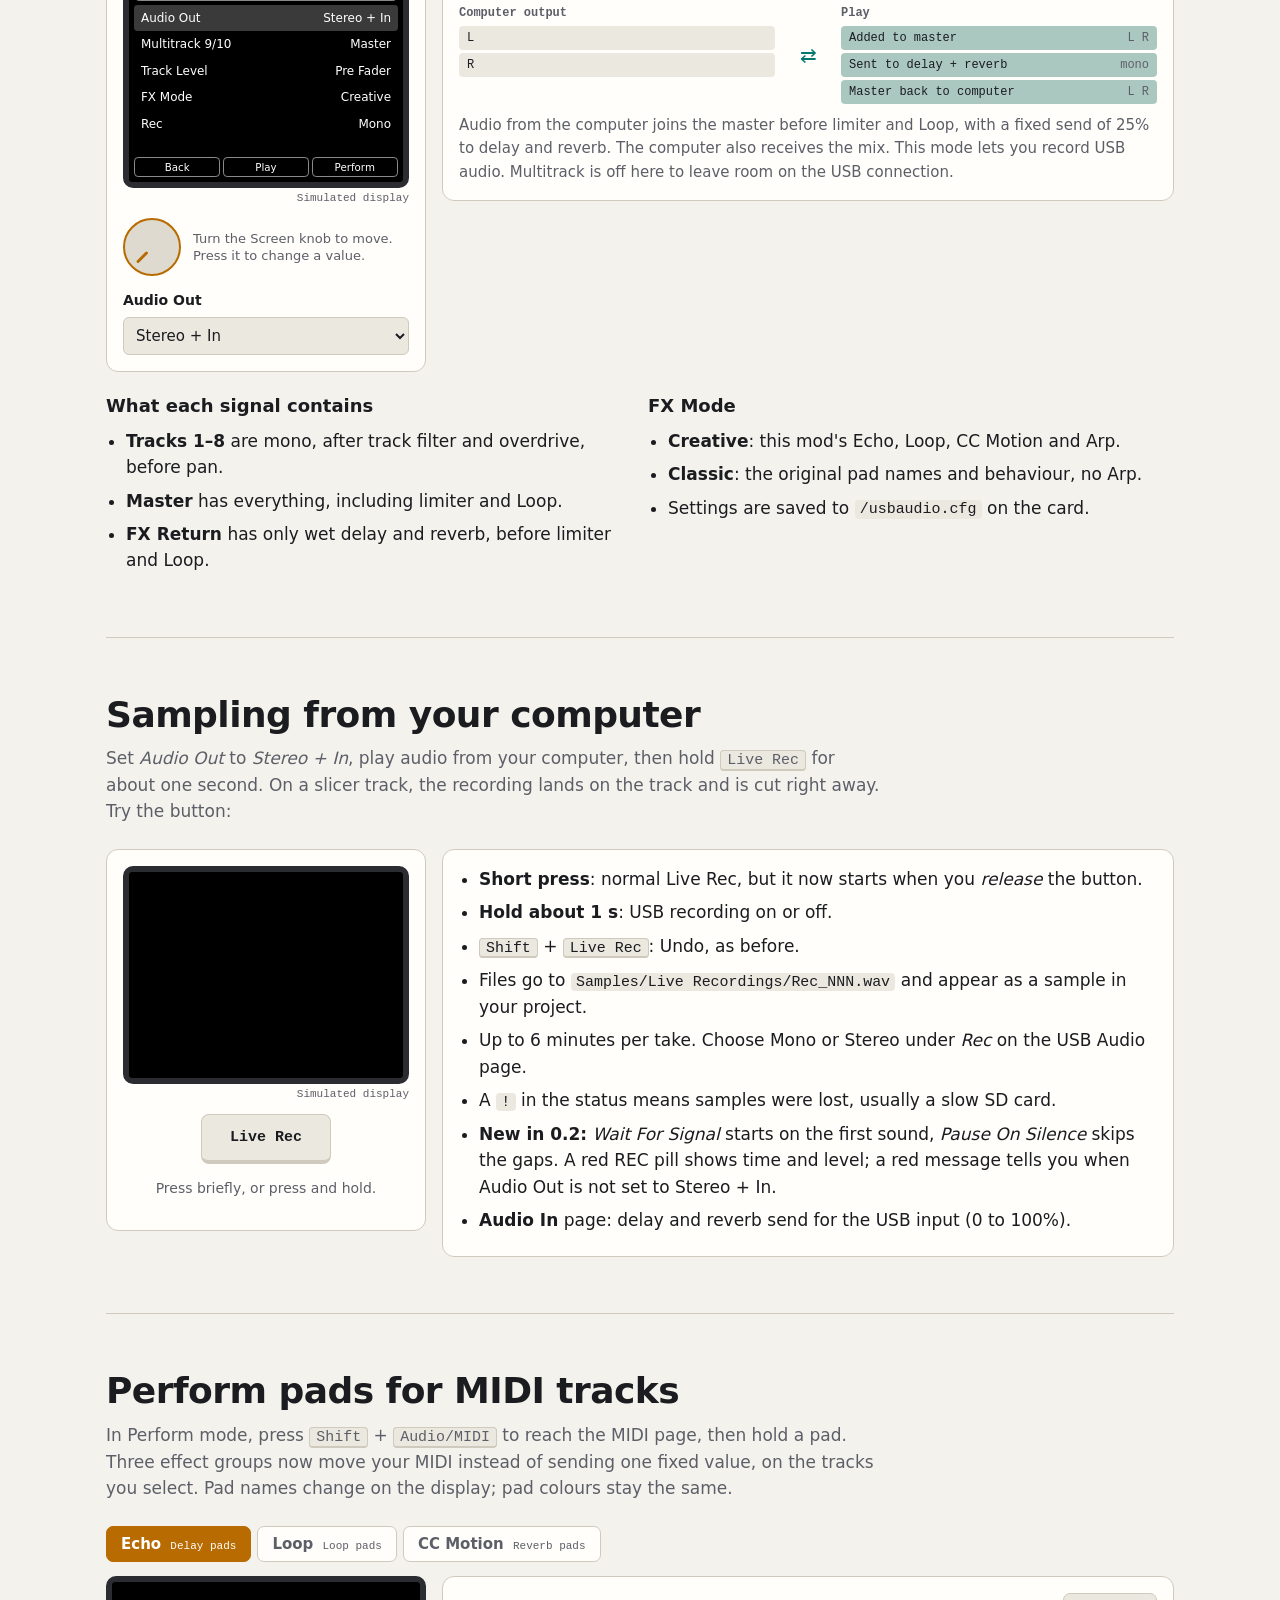
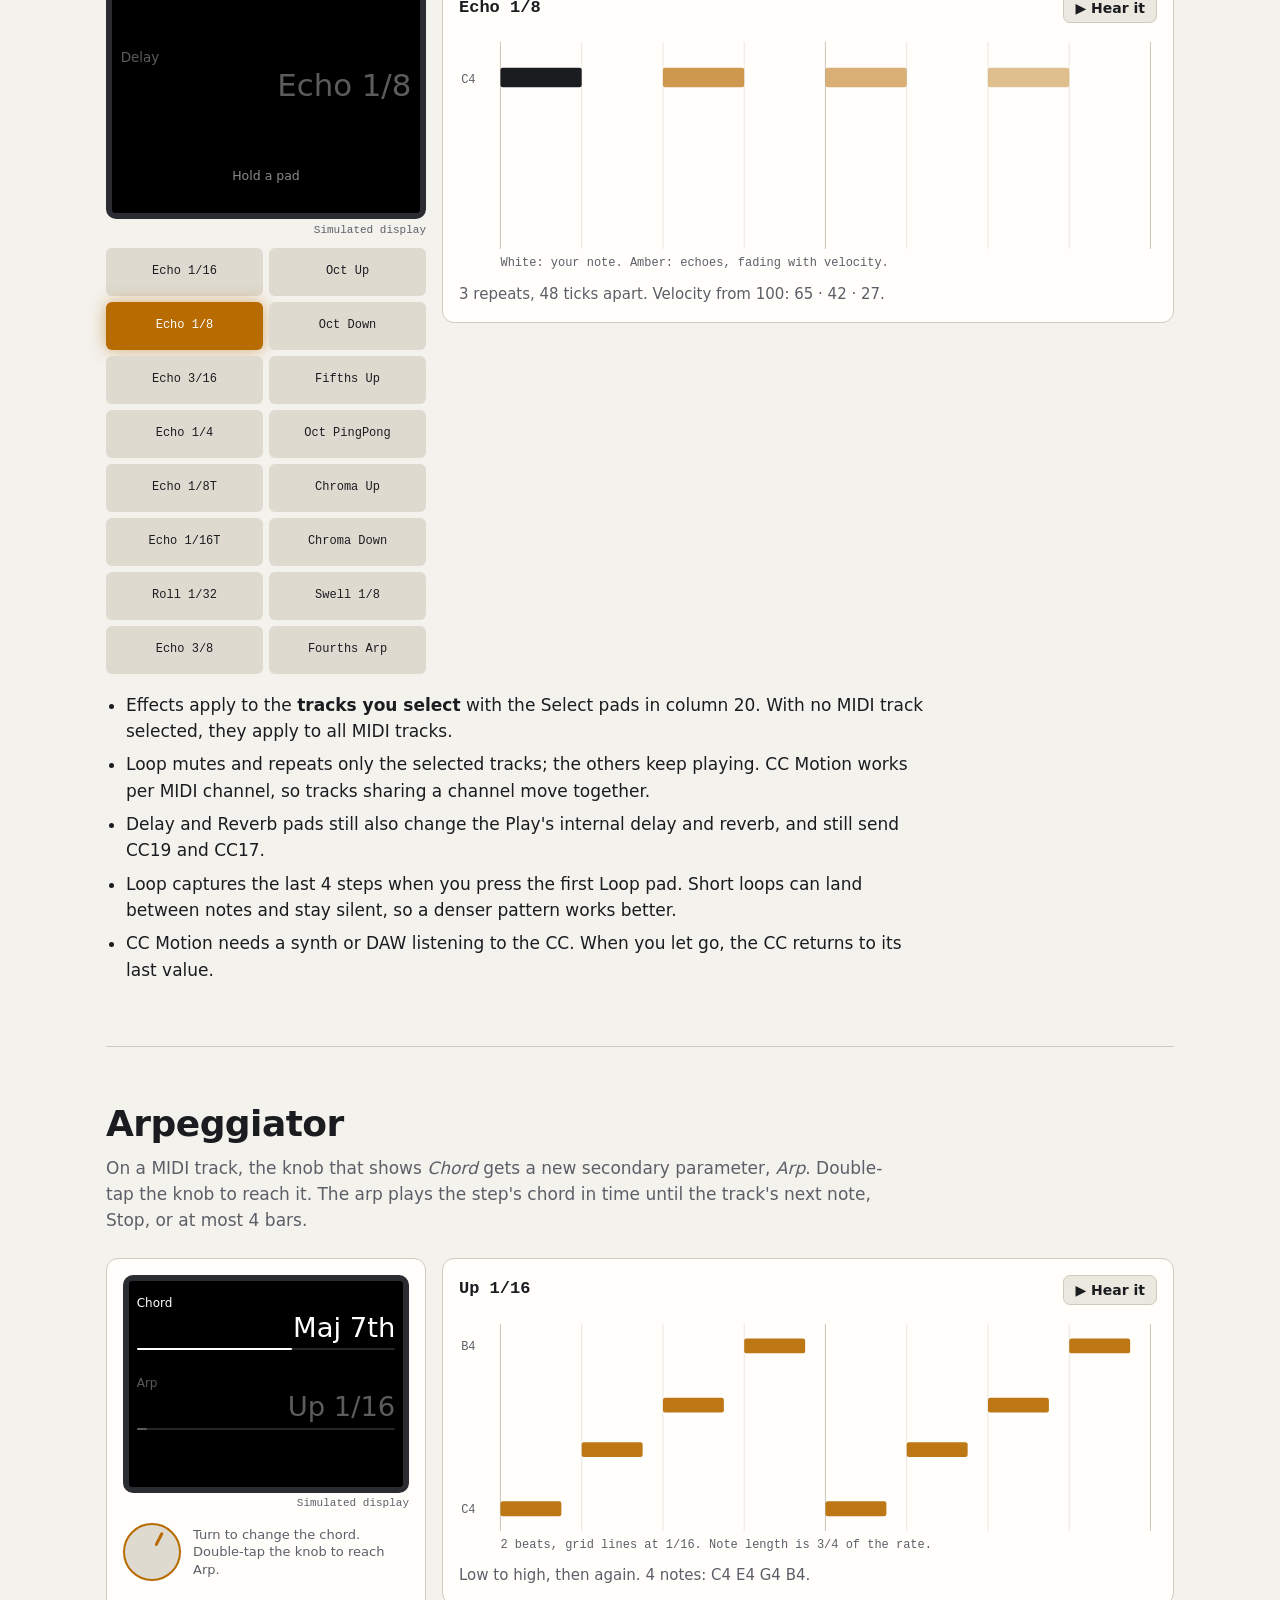
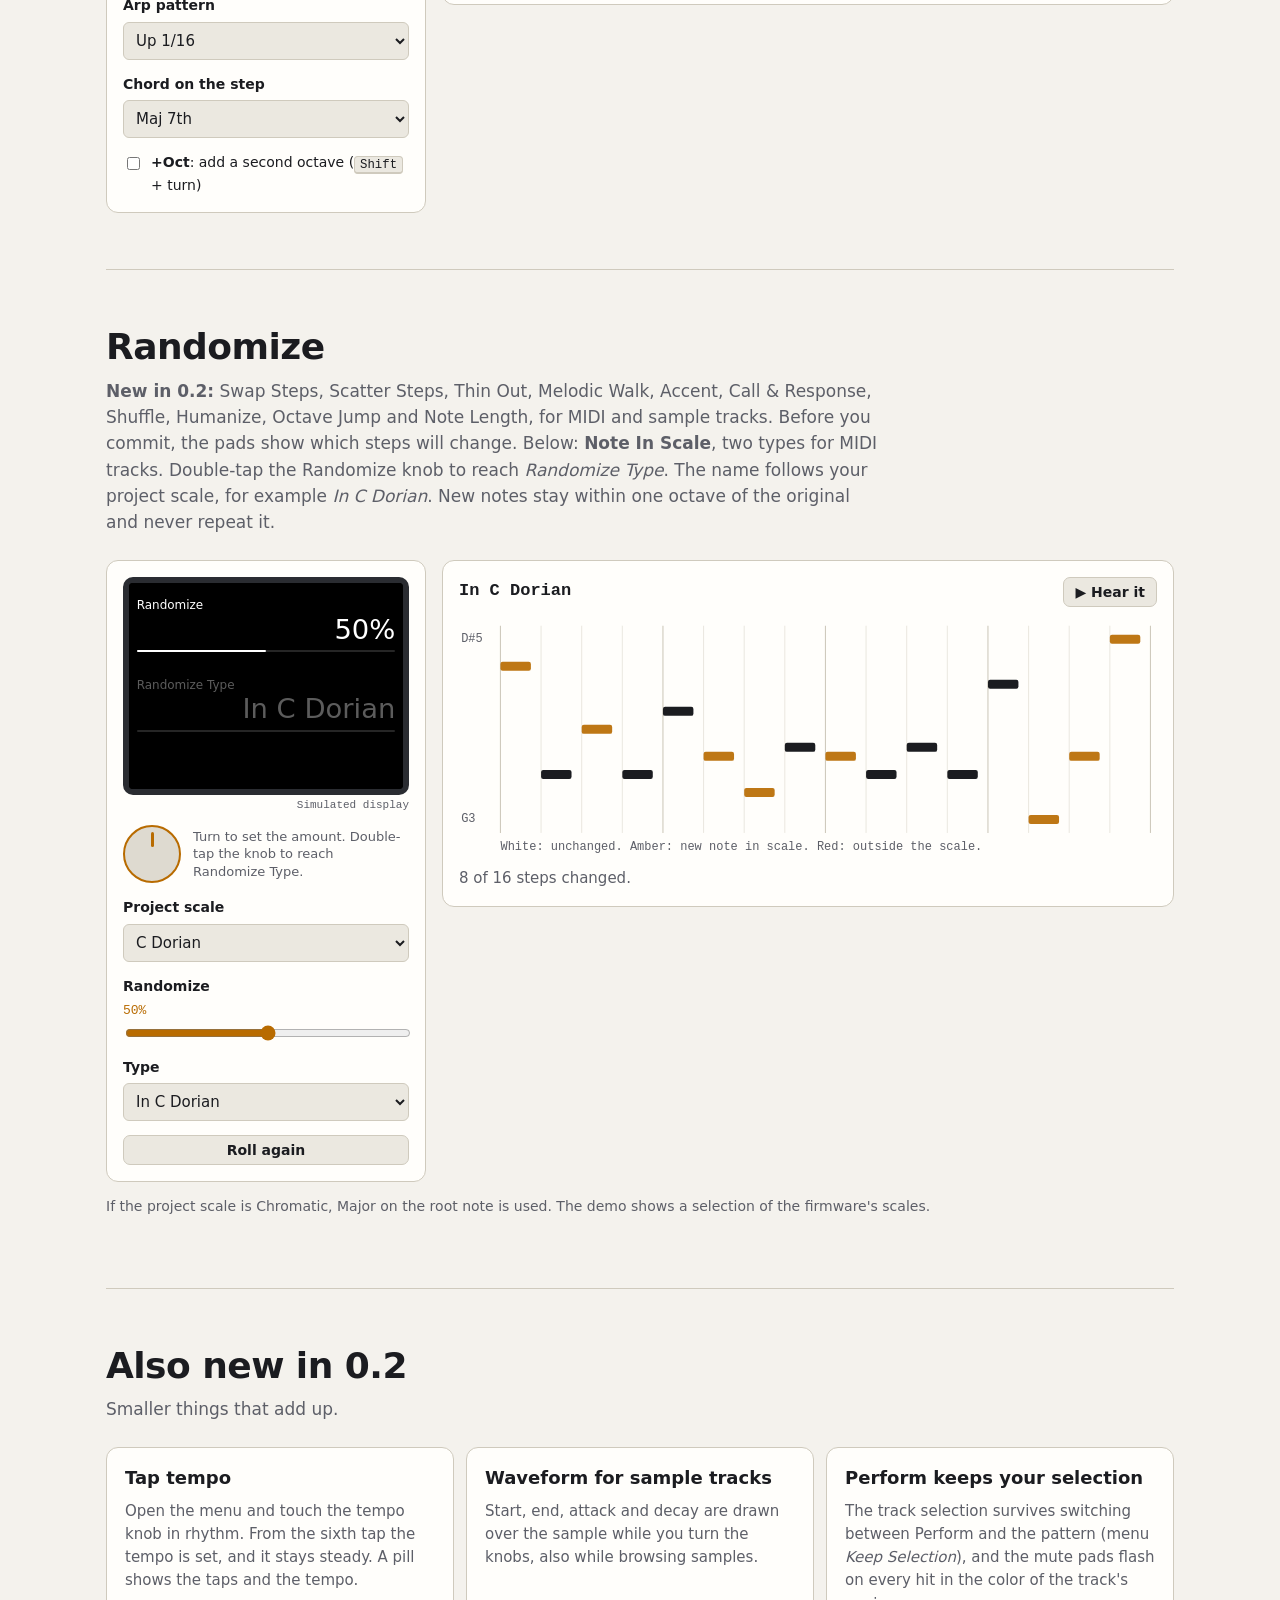
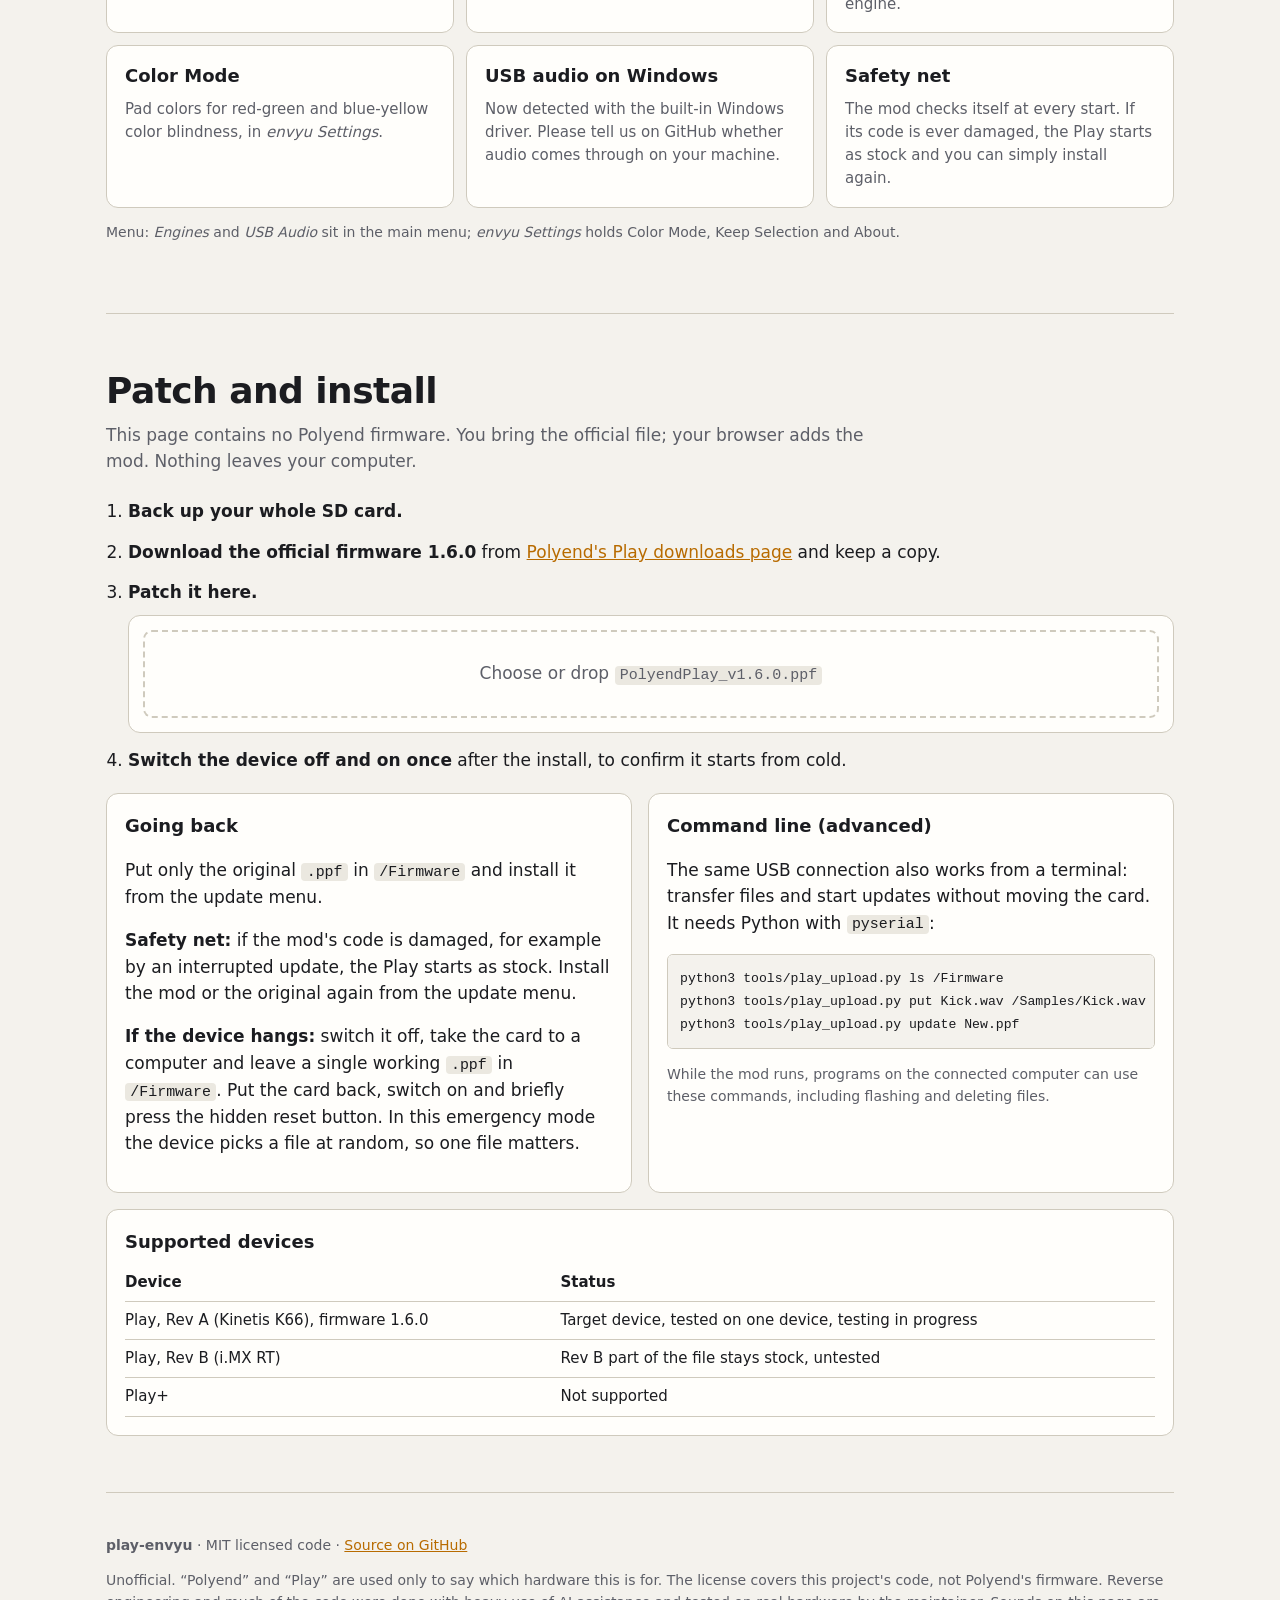
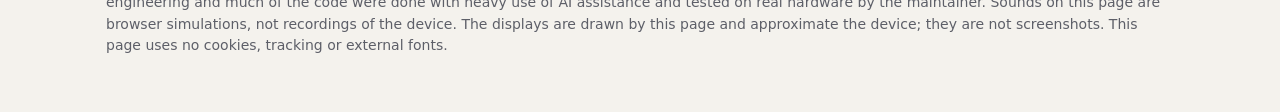
==== commit 0411f32a: "Website: update over USB from the browser After patching, the install step offers two ways side by s" ====
--- a/docs/index.html
+++ b/docs/index.html
@@ -6,7 +6,7 @@
 <title>play-envyu</title>
 <meta name="description" content="Unofficial community firmware mod for the Polyend Play: beat slicer, sampling over USB, USB audio, tap tempo, MIDI effects, arpeggiator and new randomize types.">
 <link rel="icon" href="data:,">
-<link rel="stylesheet" href="style.css?v=9">
+<link rel="stylesheet" href="style.css?v=10">
 </head>
 <body>
 <a class="skip" href="#main">Skip to content</a>
@@ -225,18 +225,32 @@
         <label class="drop" id="drop"><input type="file" id="ppfFile" accept=".ppf"><span>Choose or drop <code>PolyendPlay_v1.6.0.ppf</code></span></label>
         <ol class="log" id="patchLog" aria-live="polite"></ol>
         <label class="check" id="riskL" hidden><input type="checkbox" id="risk"> <span>I understand this is unofficial and I flash it at my own risk.</span></label>
-        <a class="btn primary" id="patchDl" hidden>Download patched firmware</a>
+        <div class="ways" id="ways" hidden>
+          <div class="way">
+            <h3>SD card <small>first install · any browser</small></h3>
+            <a class="btn primary" id="patchDl">Download patched firmware</a>
+            <ol class="mini">
+              <li>Copy it to the card's <code>Firmware</code> folder. Keep few files there: a device with 31 of them stopped at “Preparing”.</li>
+              <li>Install it from the firmware update menu. It takes about 35 seconds. Don't switch off.</li>
+            </ol>
+          </div>
+          <div class="way">
+            <h3>Over USB <small>update · mod already installed</small></h3>
+            <button class="btn primary" id="usbGo" type="button">Connect the Play and update</button>
+            <div class="bar" id="usbBar" hidden><i></i></div>
+            <ol class="log" id="usbLog" aria-live="polite"></ol>
+            <p class="foot" id="usbNote">Switch the Play on and connect it by USB. Works in Chrome, Edge or Opera on a computer. Nothing is installed until you press <em>Install now</em>.</p>
+          </div>
+        </div>
       </div>
     </li>
-    <li><strong>Copy the new <code>.ppf</code> to the card's <code>Firmware</code> folder.</strong> Keep few files there: a device with 31 of them stopped at “Preparing”.</li>
-    <li><strong>Install it from the firmware update menu.</strong> It takes about 35 seconds. Don't switch off.</li>
-    <li><strong>Switch the device off and on once</strong> to confirm it starts from cold.</li>
+    <li><strong>Switch the device off and on once</strong> after the install, to confirm it starts from cold.</li>
   </ol>
   <div class="cols">
     <div class="panel"><h3>Going back</h3><p>Put only the original <code>.ppf</code> in <code>/Firmware</code> and install it from the update menu.</p>
     <p><strong>Safety net:</strong> if the mod's code is damaged, for example by an interrupted update, the Play starts as stock. Install the mod or the original again from the update menu.</p>
     <p><strong>If the device hangs:</strong> switch it off, take the card to a computer and leave a single working <code>.ppf</code> in <code>/Firmware</code>. Put the card back, switch on and briefly press the hidden reset button. In this emergency mode the device picks a file at random, so one file matters.</p></div>
-    <div class="panel"><h3>Updating over USB</h3><p>Once the mod is installed, a command-line tool can transfer files and start updates without moving the card. It needs Python with <code>pyserial</code>:</p>
+    <div class="panel"><h3>Command line (advanced)</h3><p>The same USB connection also works from a terminal: transfer files and start updates without moving the card. It needs Python with <code>pyserial</code>:</p>
     <pre><code>python3 tools/play_upload.py ls /Firmware
 python3 tools/play_upload.py put Kick.wav /Samples/Kick.wav
 python3 tools/play_upload.py update New.ppf</code></pre>
@@ -259,7 +273,8 @@
 <script src="fxdata.js?v=8"></script>
 <script src="app.js?v=8"></script>
 <script src="devicemap.js?v=8"></script>
-<script src="patcher.js?v=8"></script>
+<script src="patcher.js?v=9"></script>
 <script src="slicer.js?v=1"></script>
+<script src="usb.js?v=1"></script>
 </body>
 </html>
--- a/docs/style.css
+++ b/docs/style.css
@@ -274,3 +274,15 @@
   .newcards { grid-template-columns: 1fr 1fr; }
 }
 @media (max-width: 560px) { .newcards { grid-template-columns: 1fr; } }
+.ways { display: grid; grid-template-columns: 1fr 1fr; gap: 12px; width: 100%; }
+.way { background: var(--bg); border: 1px solid var(--line); border-radius: 10px; padding: 14px; display: grid; gap: 10px; align-content: start; justify-items: start; }
+.way h3 { margin: 0; }
+.way h3 small { display: block; font: 12px var(--mono); color: var(--muted); margin-top: 2px; }
+.way .foot { margin: 0; }
+.mini { margin: 0; padding-left: 20px; font-size: 15px; color: var(--muted); }
+.mini li { margin-bottom: 4px; }
+.bar { width: 100%; height: 8px; background: var(--surface2); border-radius: 4px; overflow: hidden; }
+.bar i { display: block; height: 100%; width: 0; background: var(--accent2); transition: width .15s; }
+.log li.done::before { content: "→ "; color: var(--accent); }
+.btn:disabled { opacity: .55; cursor: default; }
+@media (max-width: 700px) { .ways { grid-template-columns: 1fr; } }
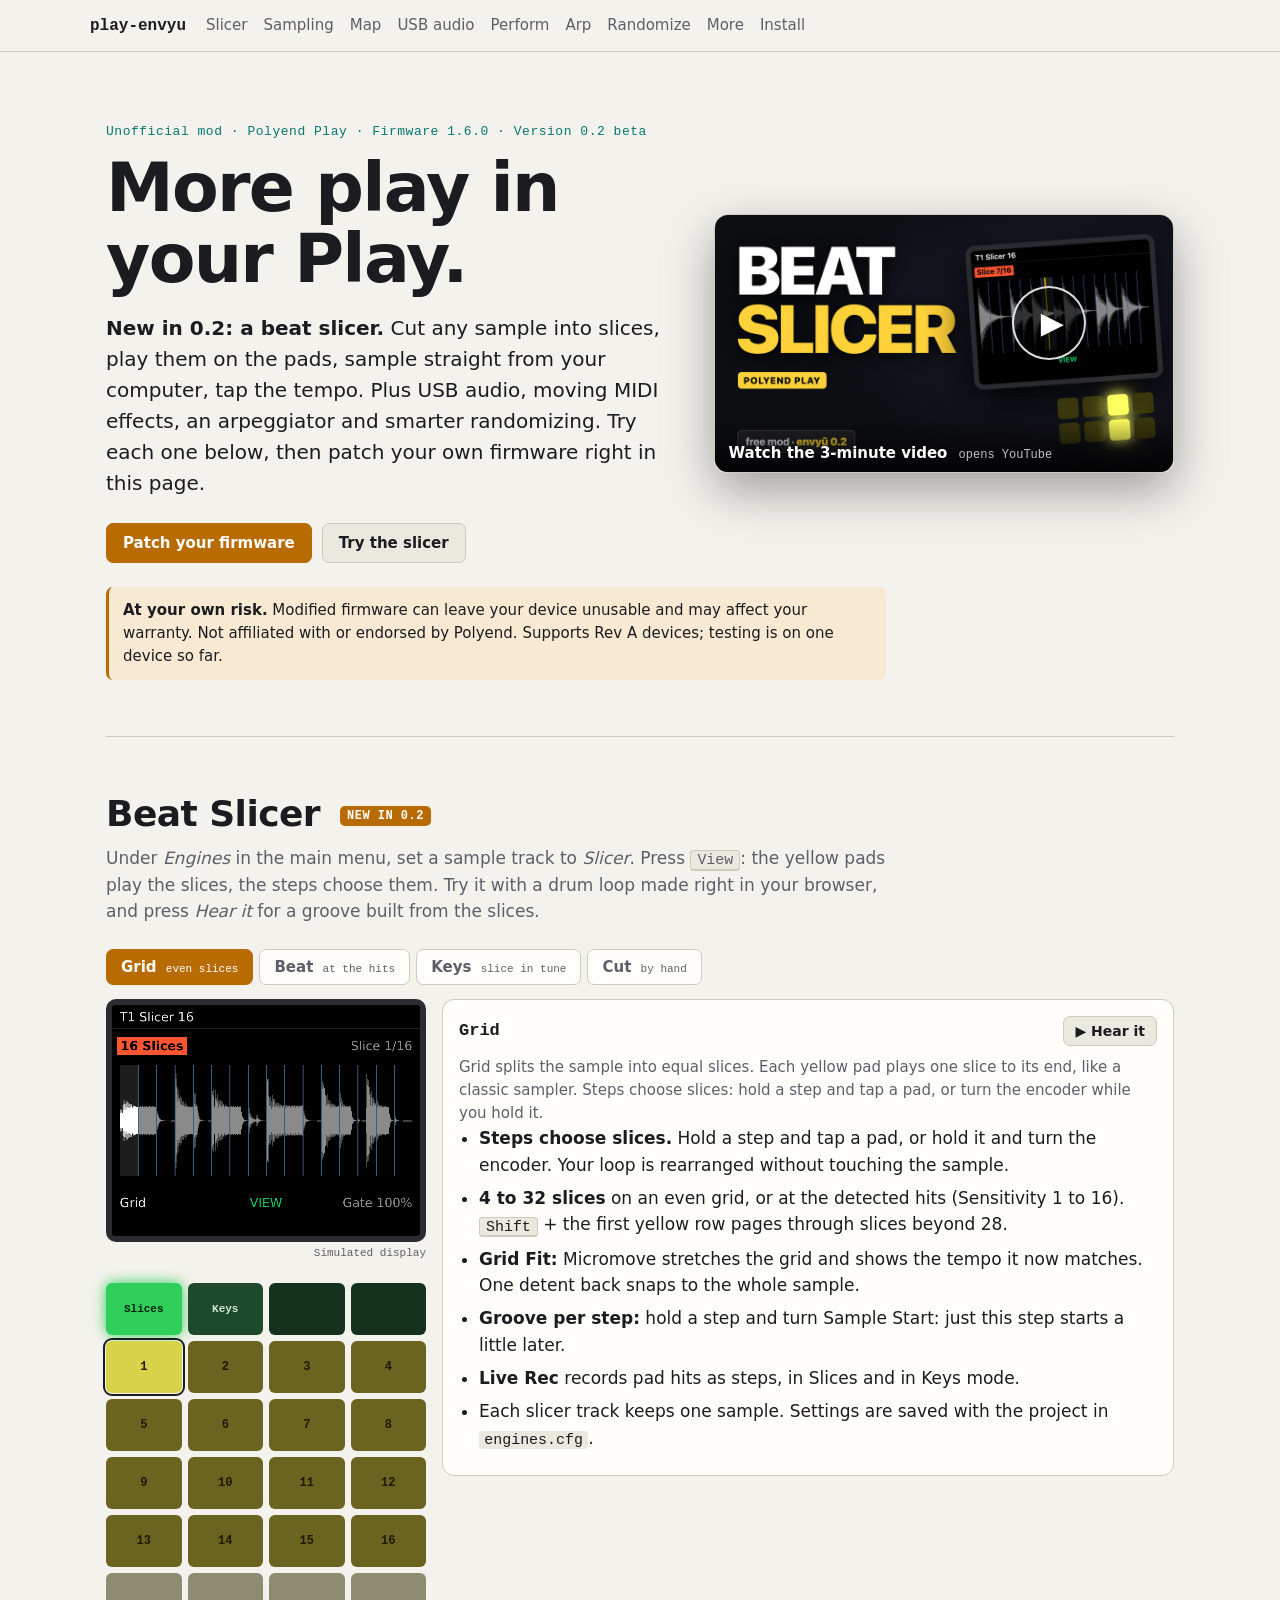
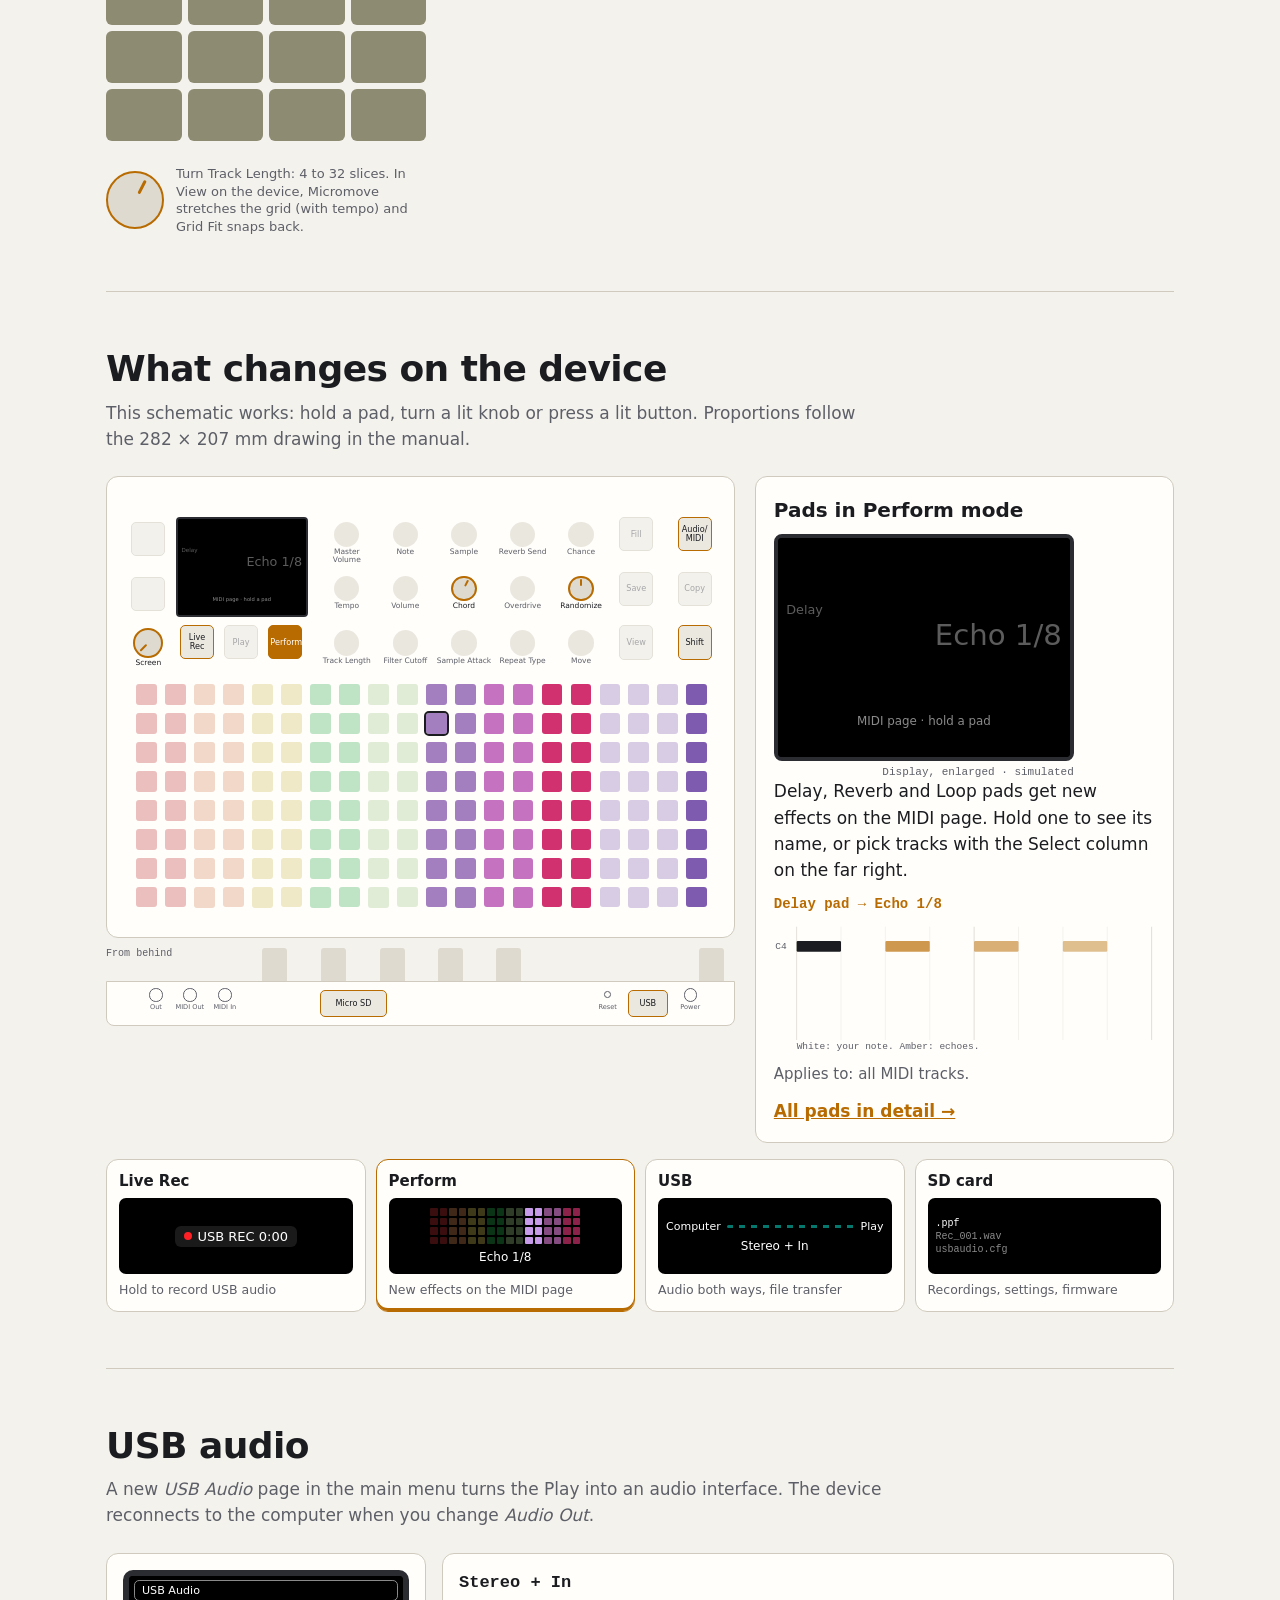
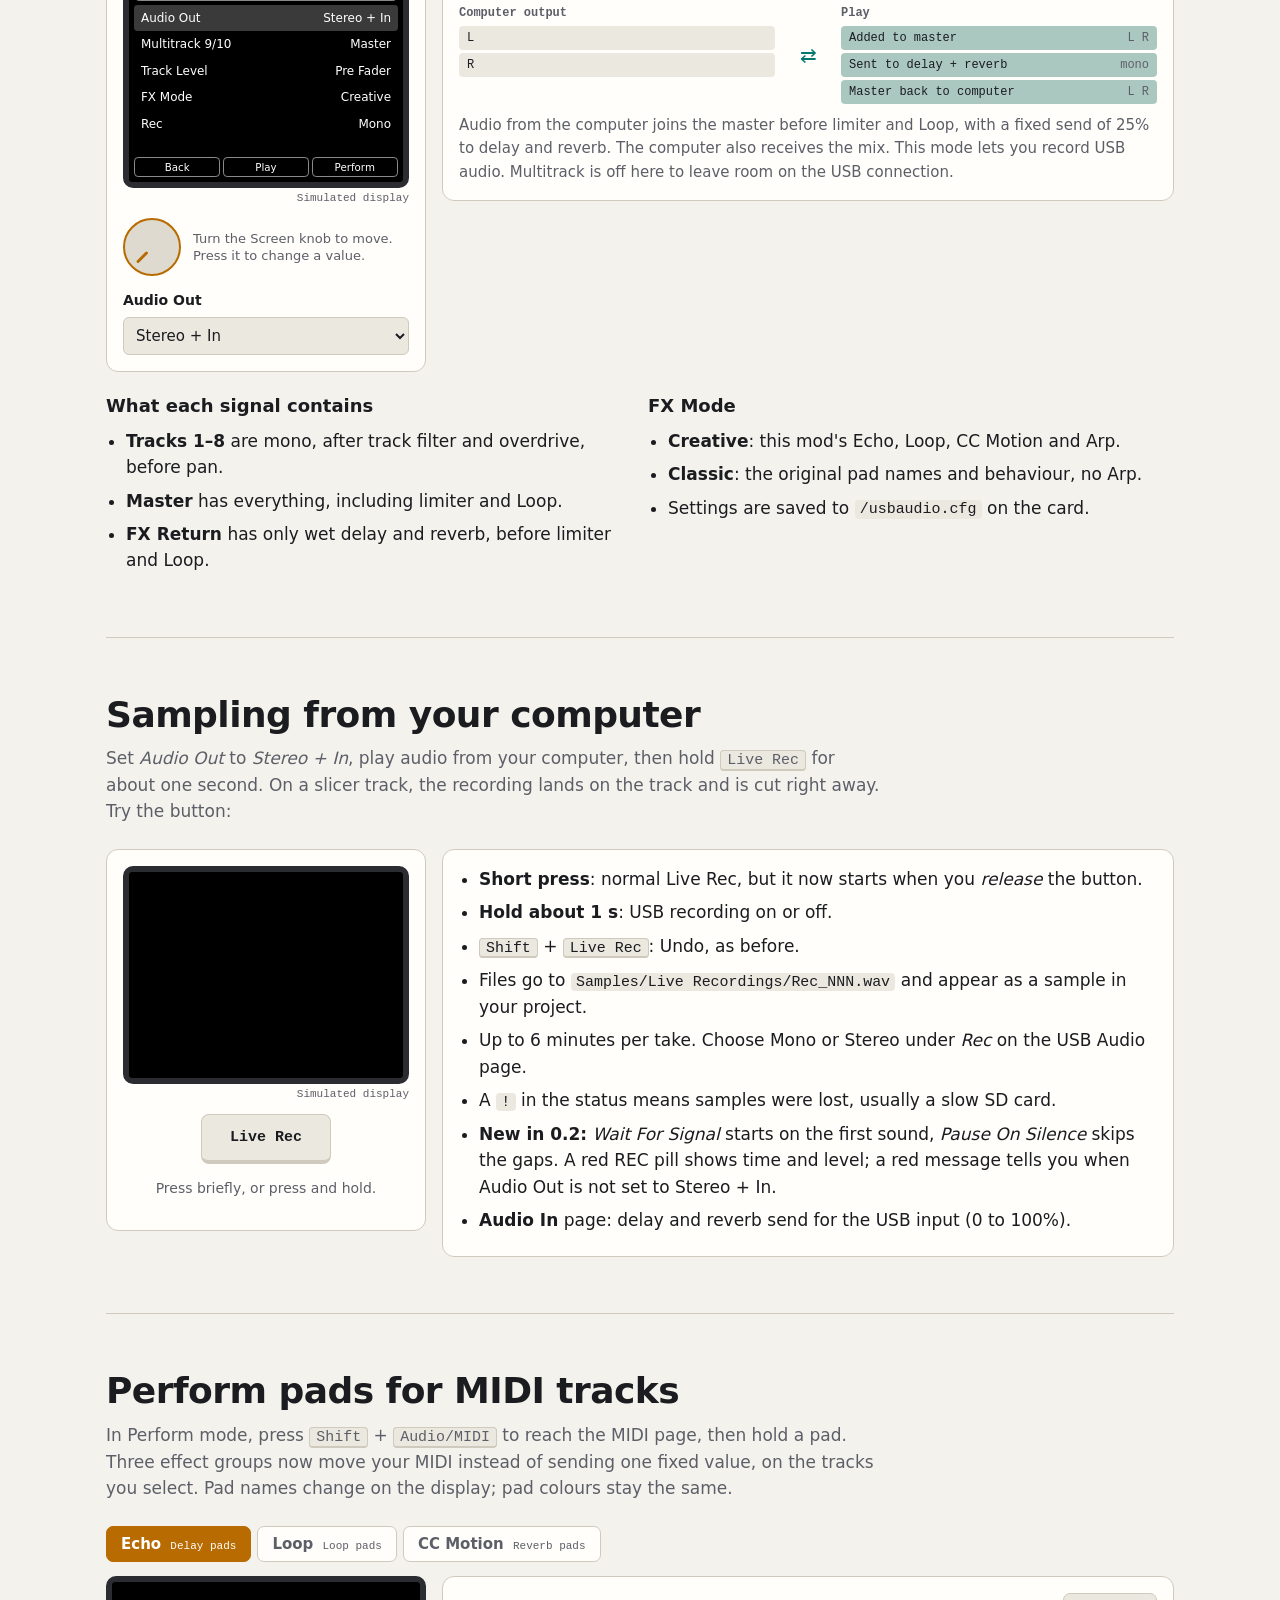
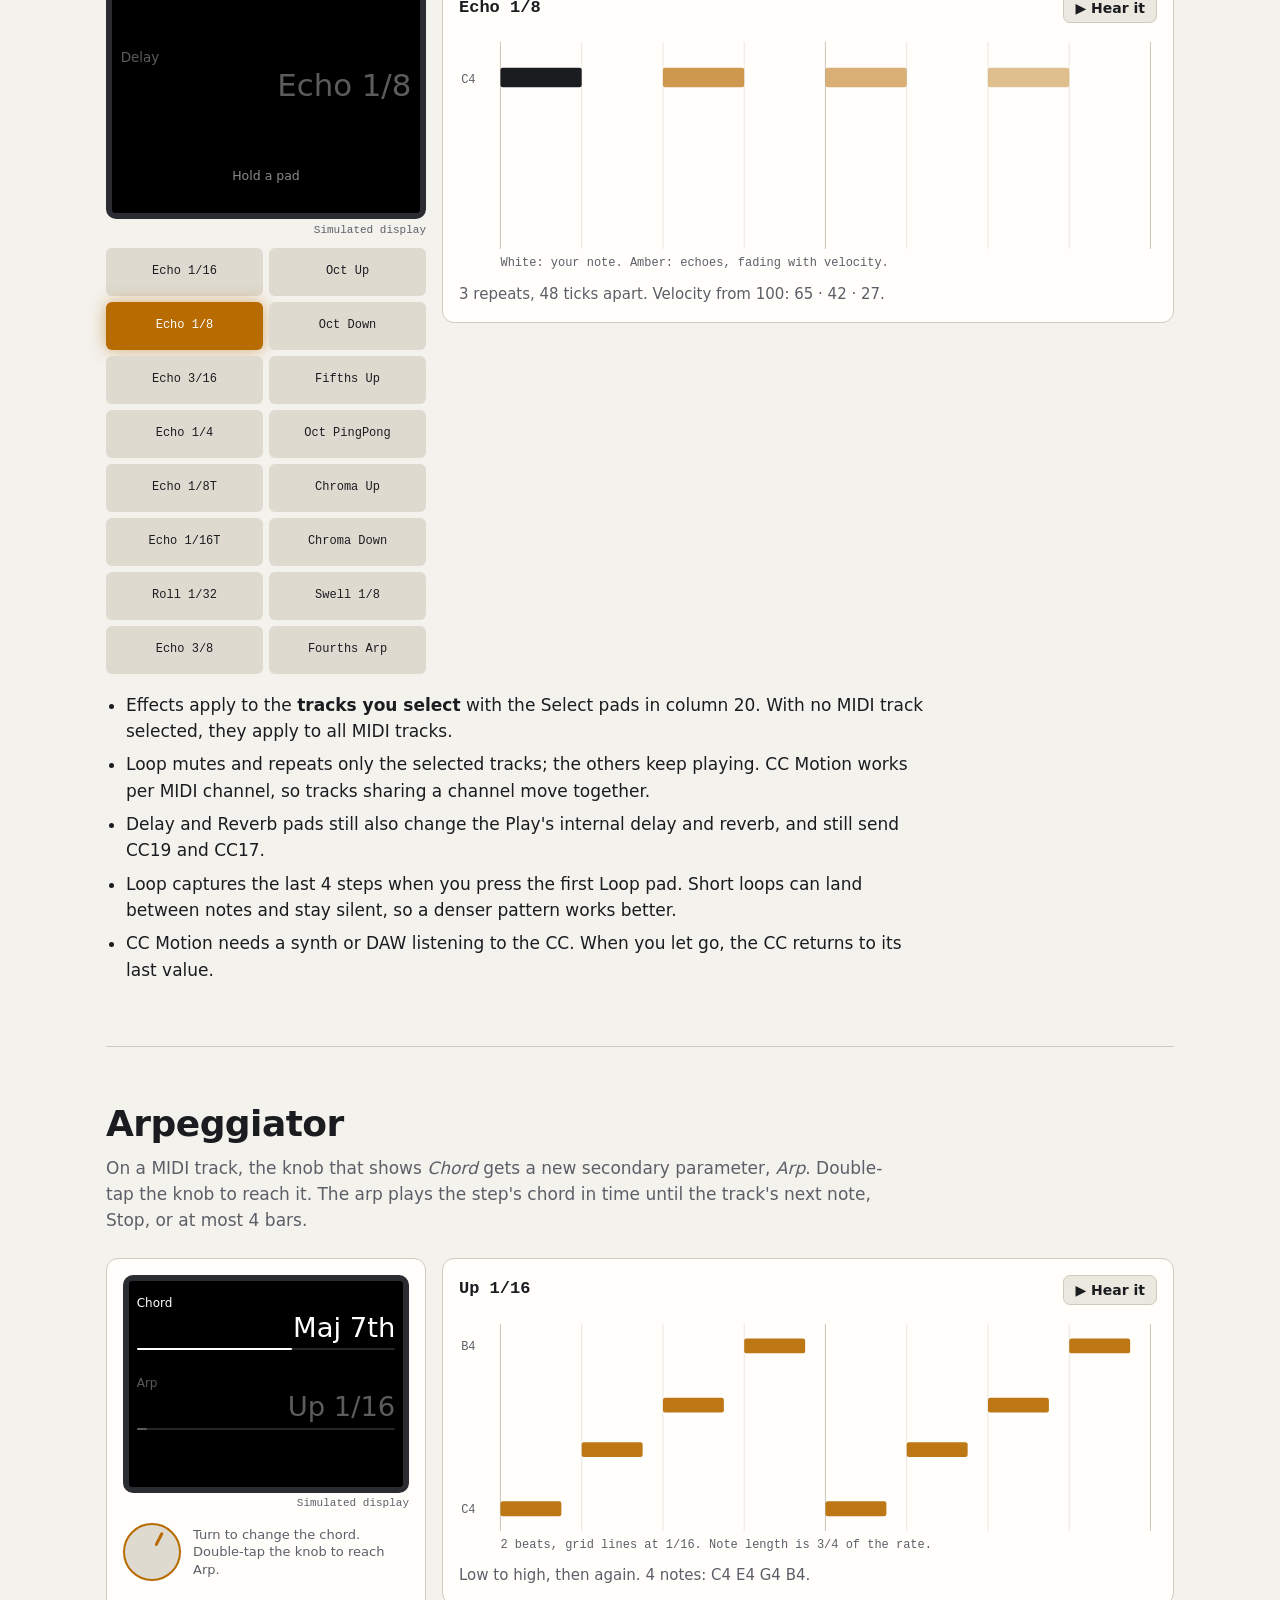
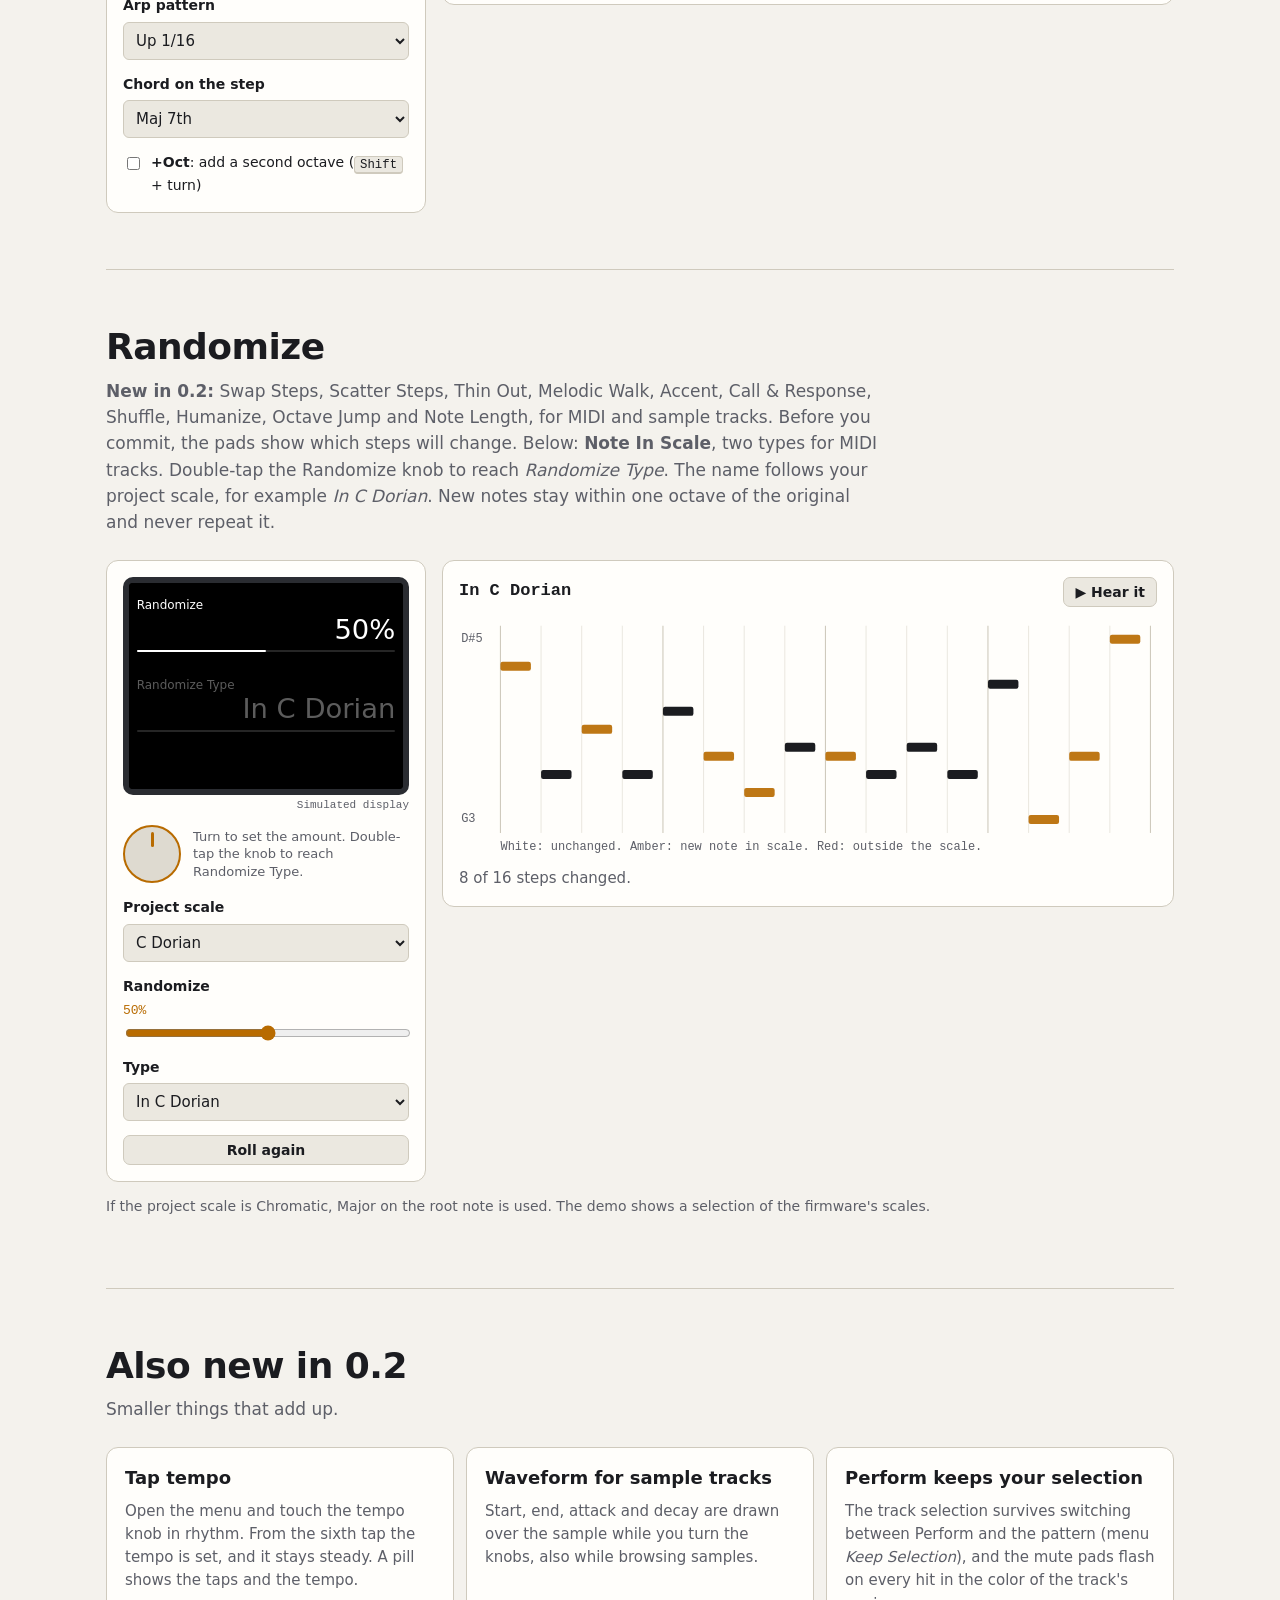
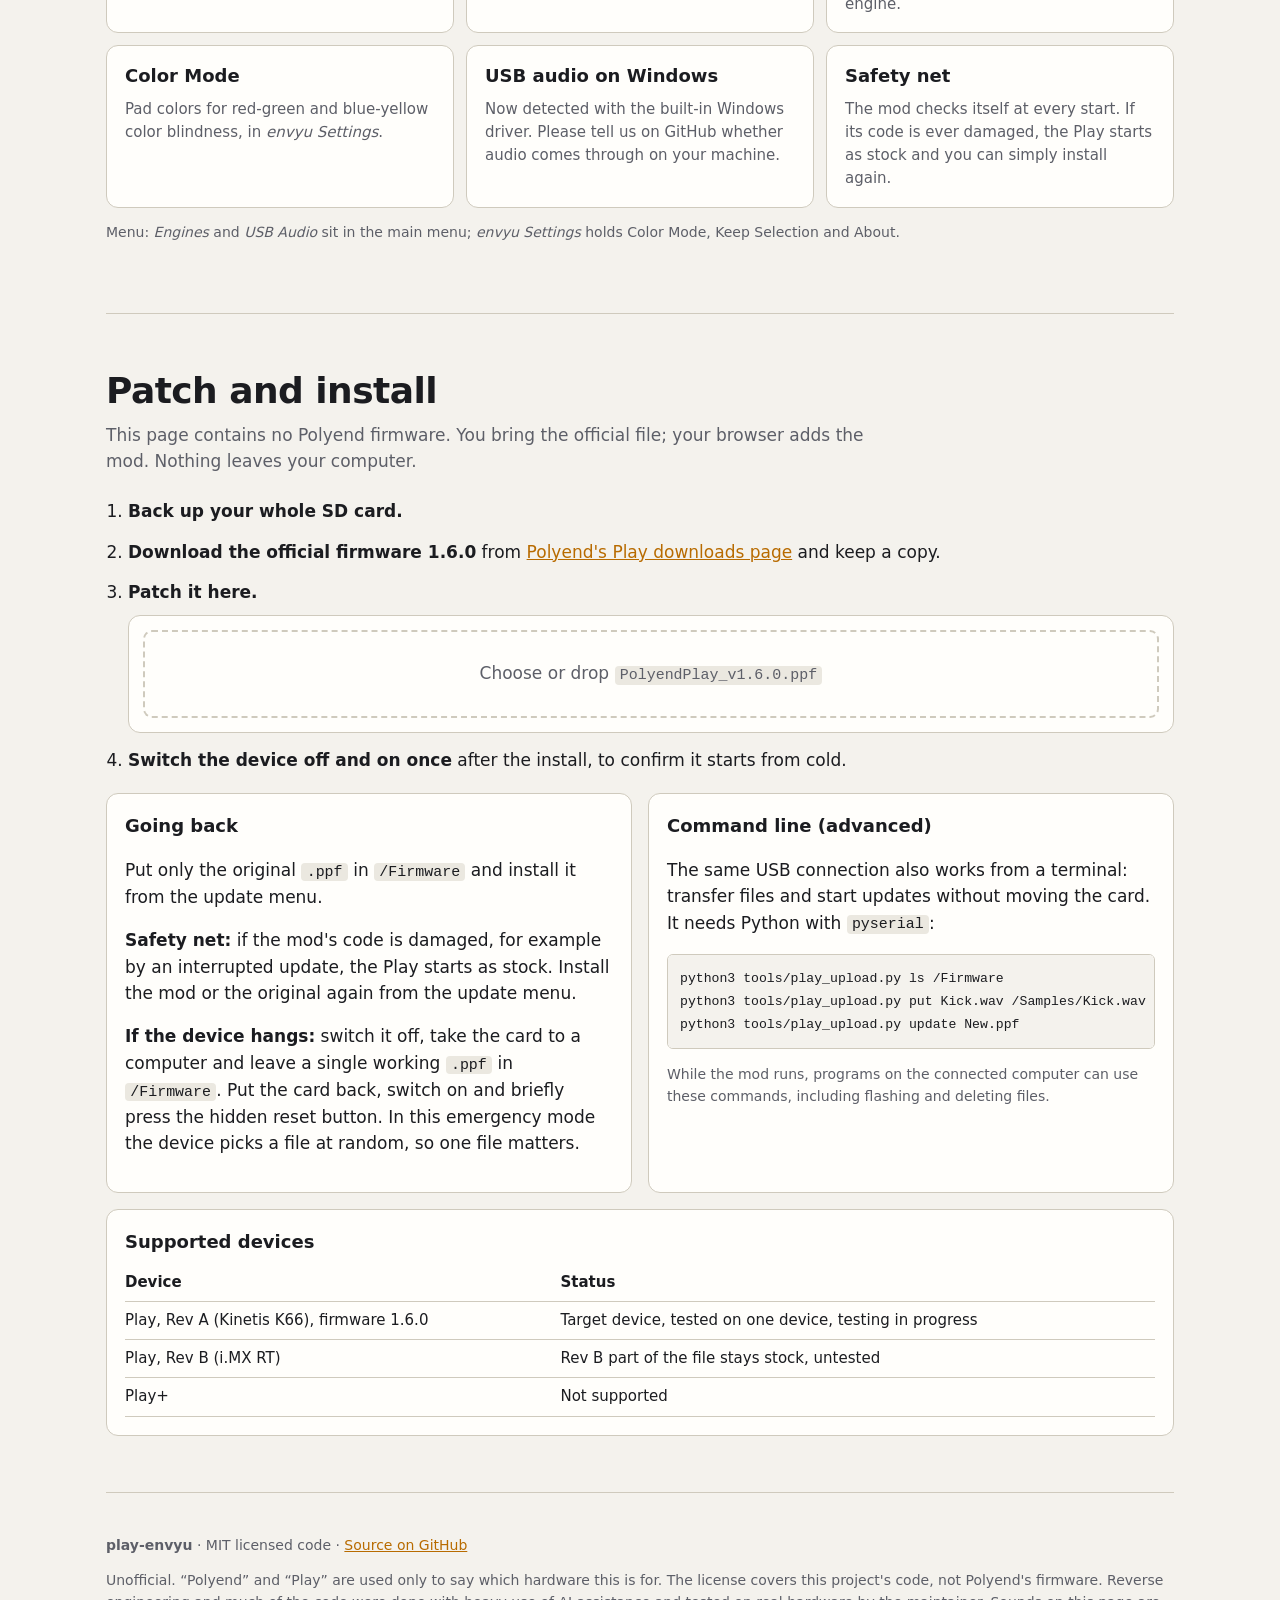
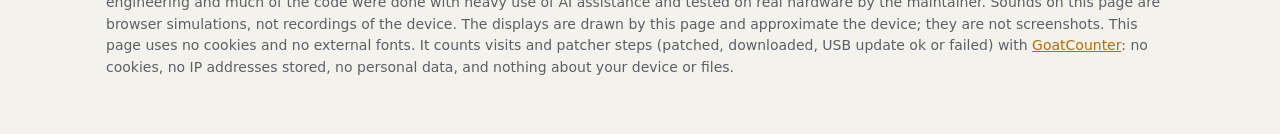
==== commit bfdfe753: "Website: count visits and patcher steps with GoatCounter; traffic stats script Cookie-free page and " ====
--- a/docs/index.html
+++ b/docs/index.html
@@ -267,14 +267,15 @@
 
 <footer class="end">
   <p><strong>play-envyu</strong> · MIT licensed code · <a href="https://github.com/envyuu/play-envyu" rel="noopener">Source on GitHub</a></p>
-  <p>Unofficial. “Polyend” and “Play” are used only to say which hardware this is for. The license covers this project's code, not Polyend's firmware. Reverse engineering and much of the code were done with heavy use of AI assistance and tested on real hardware by the maintainer. Sounds on this page are browser simulations, not recordings of the device. The displays are drawn by this page and approximate the device; they are not screenshots. This page uses no cookies, tracking or external fonts.</p>
+  <p>Unofficial. “Polyend” and “Play” are used only to say which hardware this is for. The license covers this project's code, not Polyend's firmware. Reverse engineering and much of the code were done with heavy use of AI assistance and tested on real hardware by the maintainer. Sounds on this page are browser simulations, not recordings of the device. The displays are drawn by this page and approximate the device; they are not screenshots. This page uses no cookies and no external fonts. It counts visits and patcher steps (patched, downloaded, USB update ok or failed) with <a href="https://www.goatcounter.com/help/privacy" rel="noopener">GoatCounter</a>: no cookies, no IP addresses stored, no personal data, and nothing about your device or files.</p>
 </footer>
+<script src="stats.js?v=1"></script>
 <script src="display.js?v=8"></script>
 <script src="fxdata.js?v=8"></script>
 <script src="app.js?v=8"></script>
 <script src="devicemap.js?v=8"></script>
-<script src="patcher.js?v=9"></script>
+<script src="patcher.js?v=10"></script>
 <script src="slicer.js?v=1"></script>
-<script src="usb.js?v=1"></script>
+<script src="usb.js?v=2"></script>
 </body>
 </html>
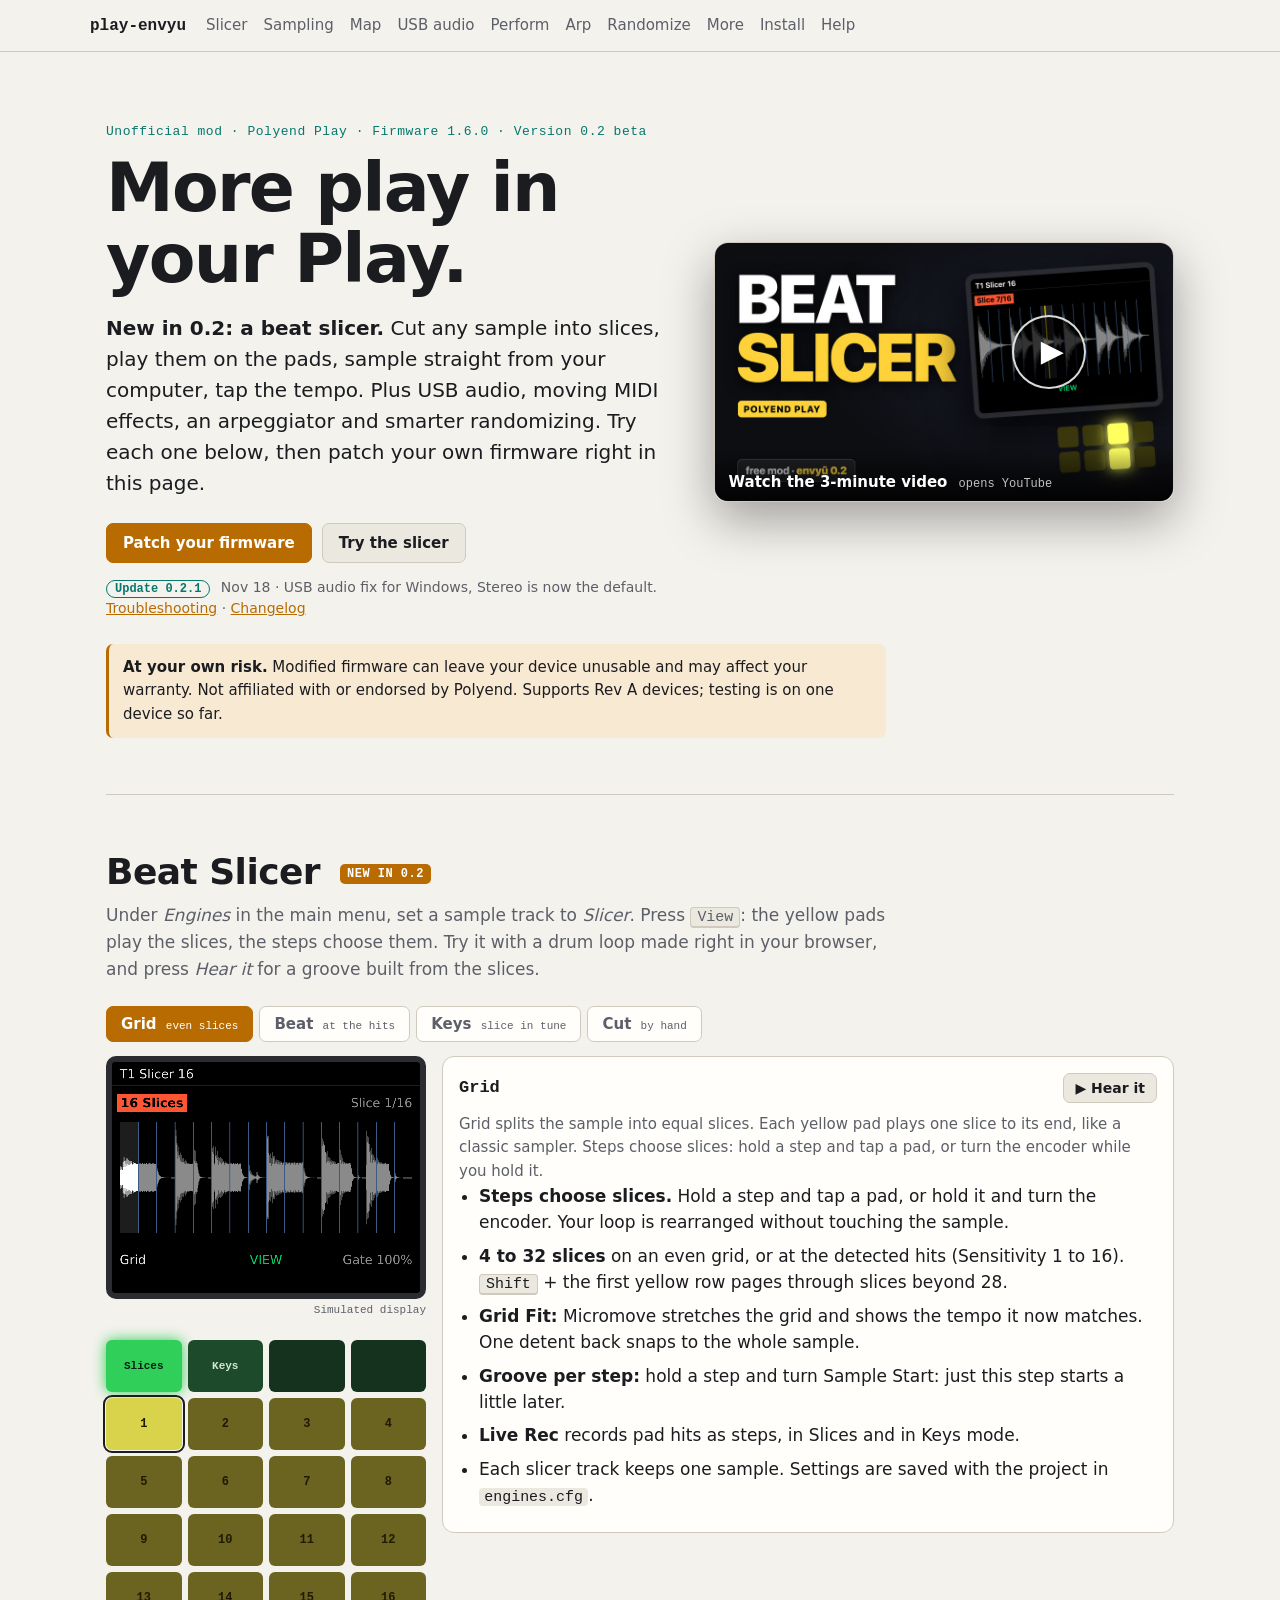
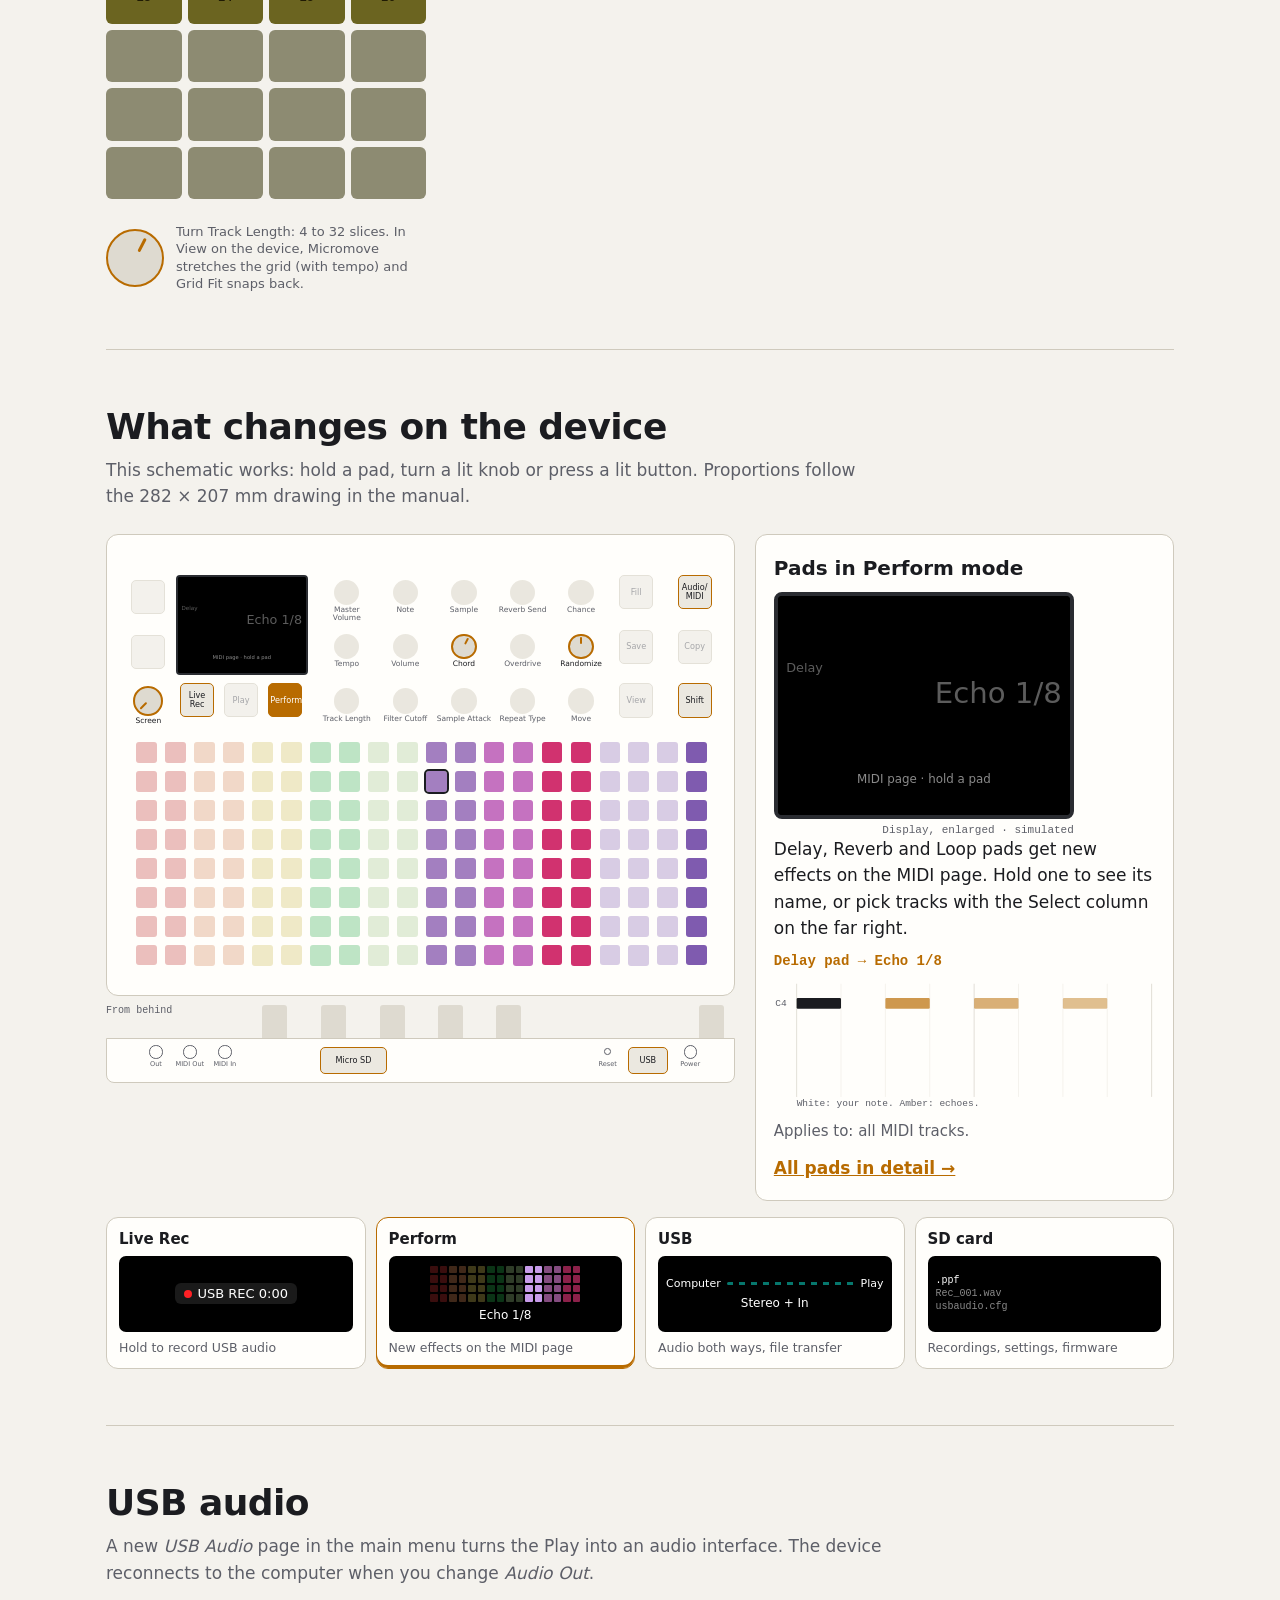
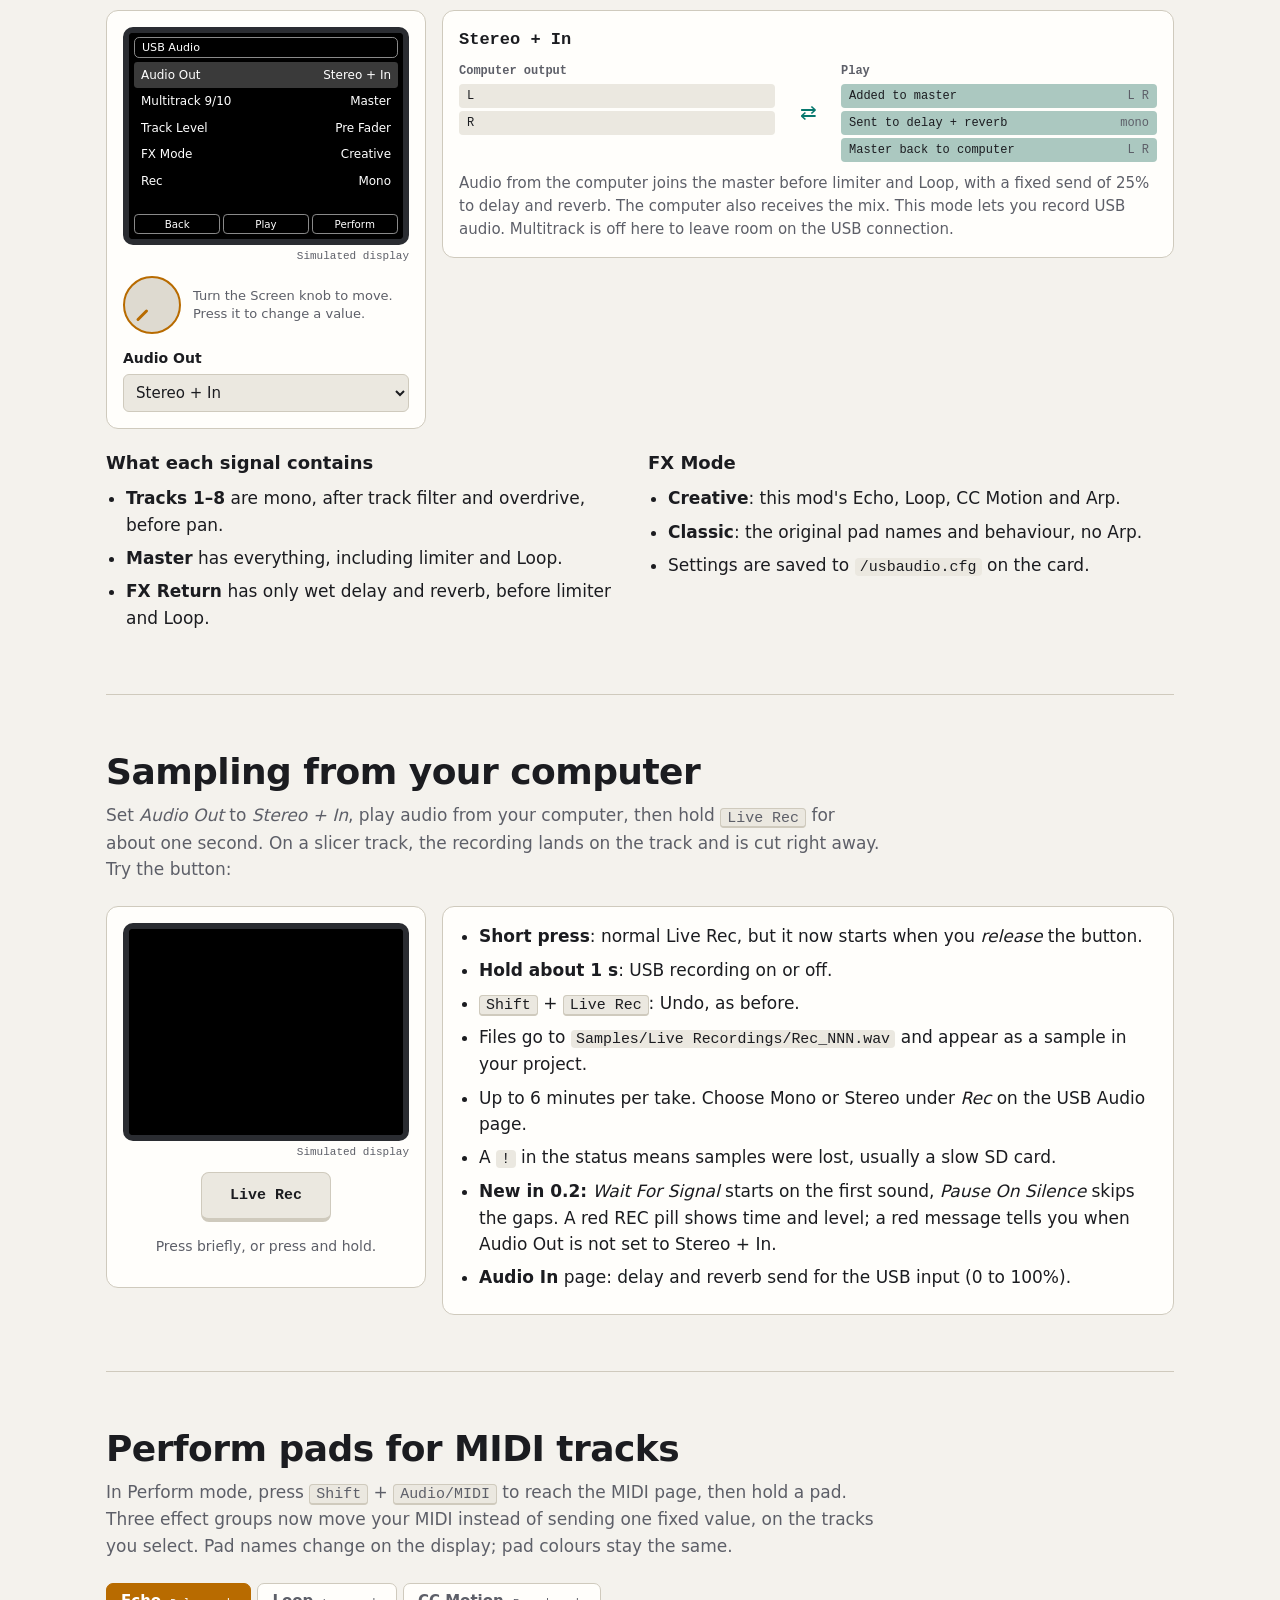
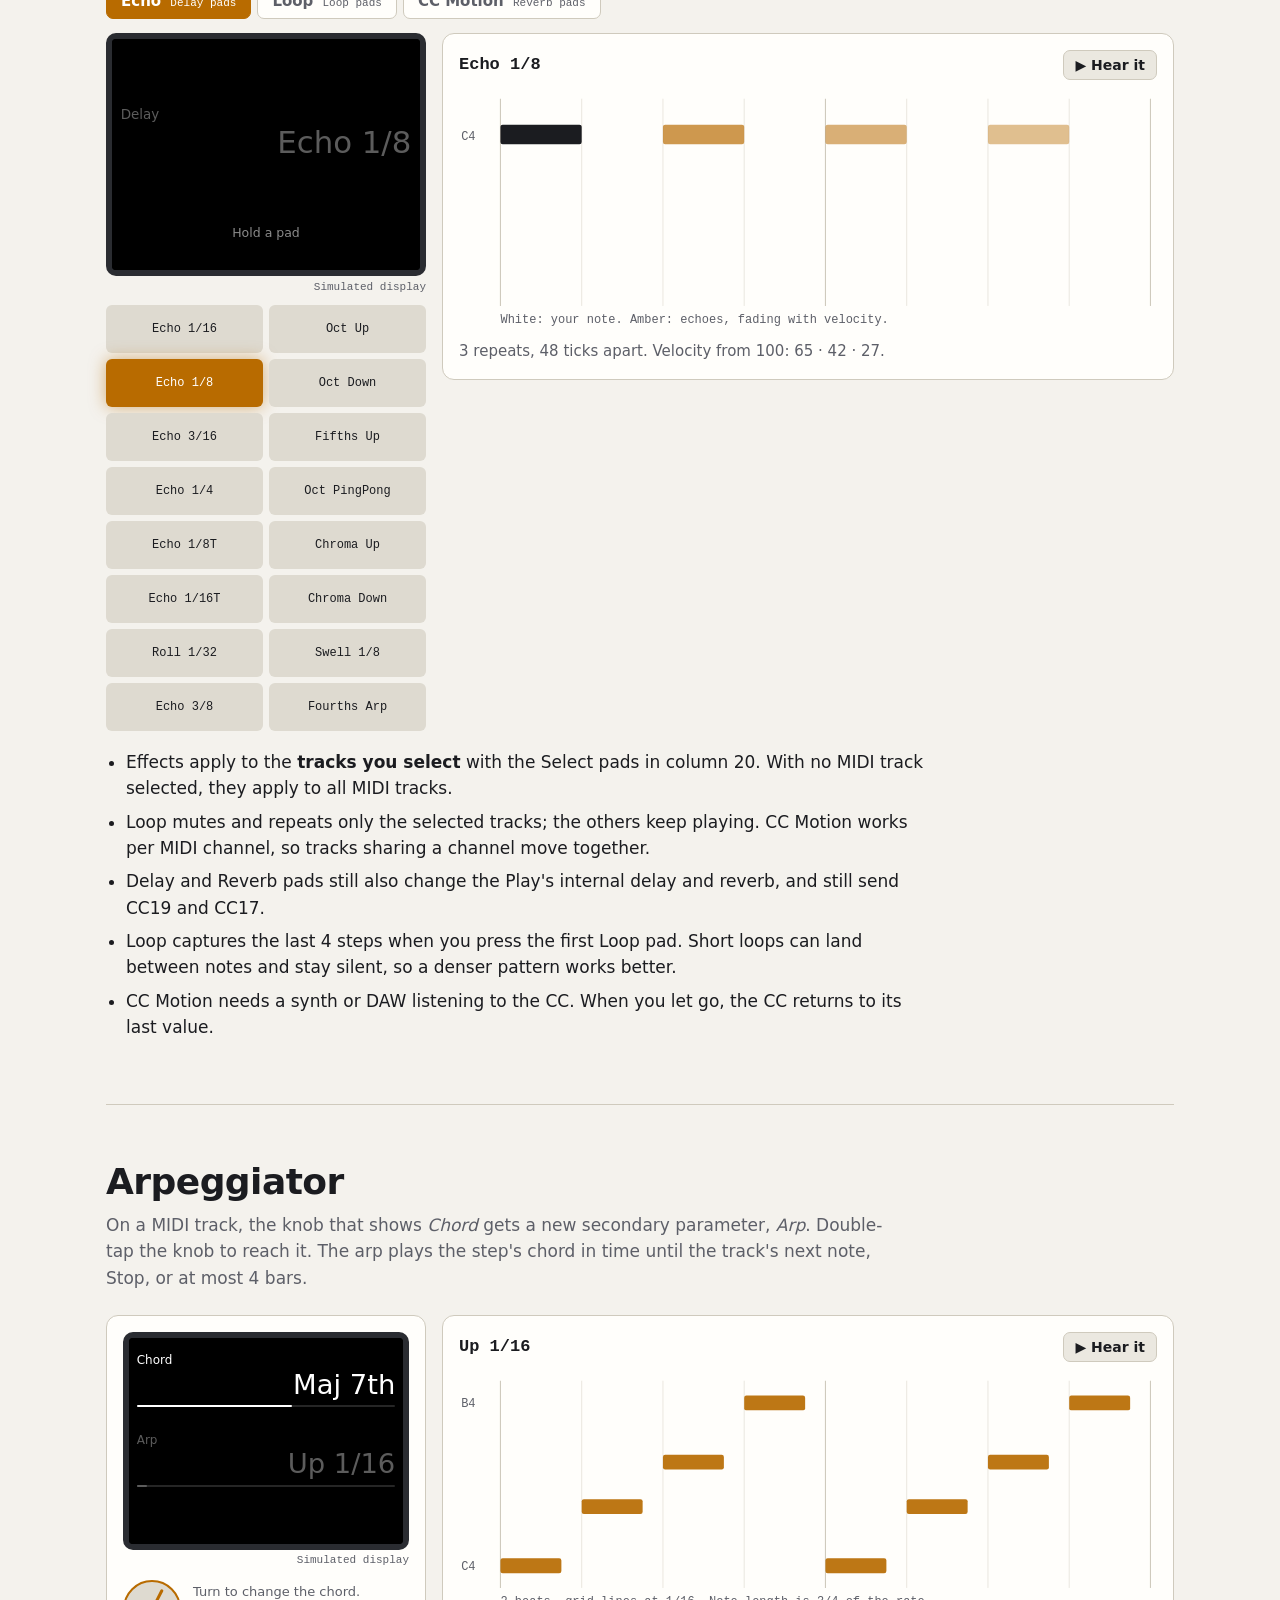
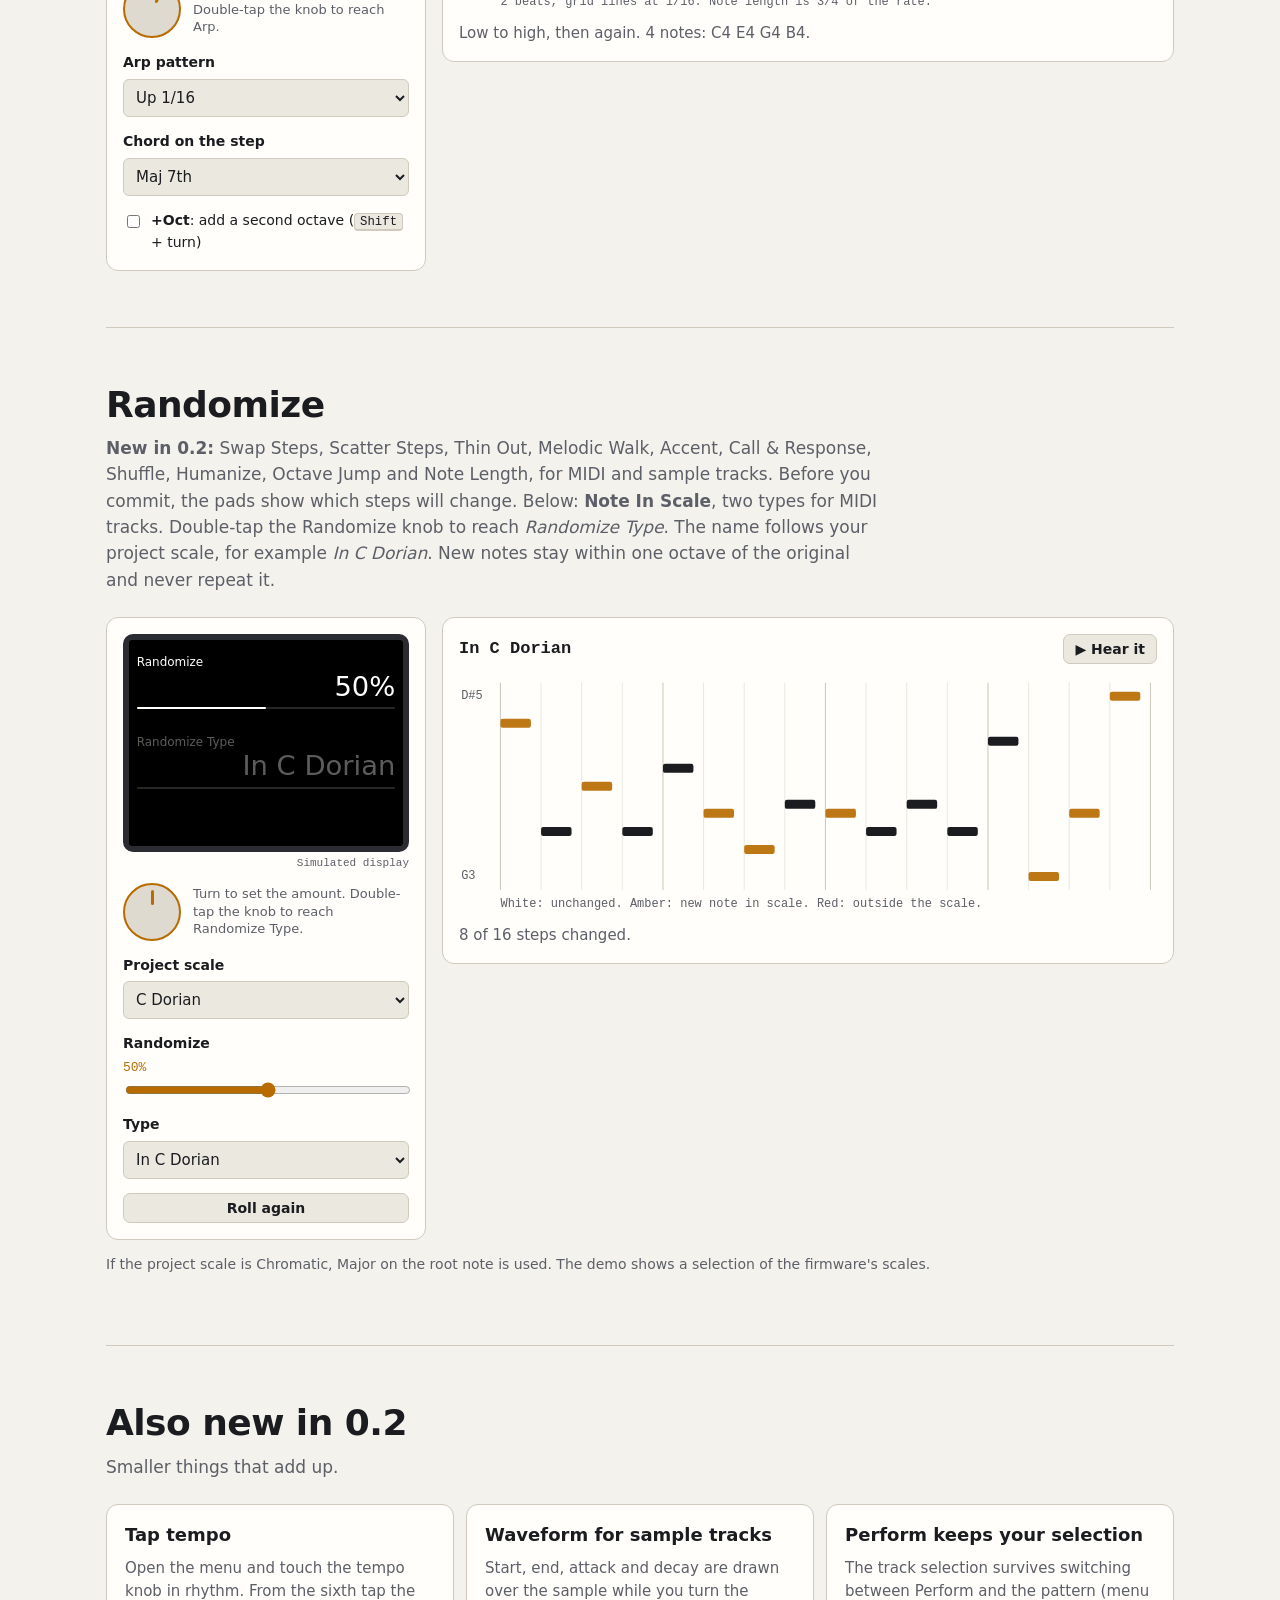
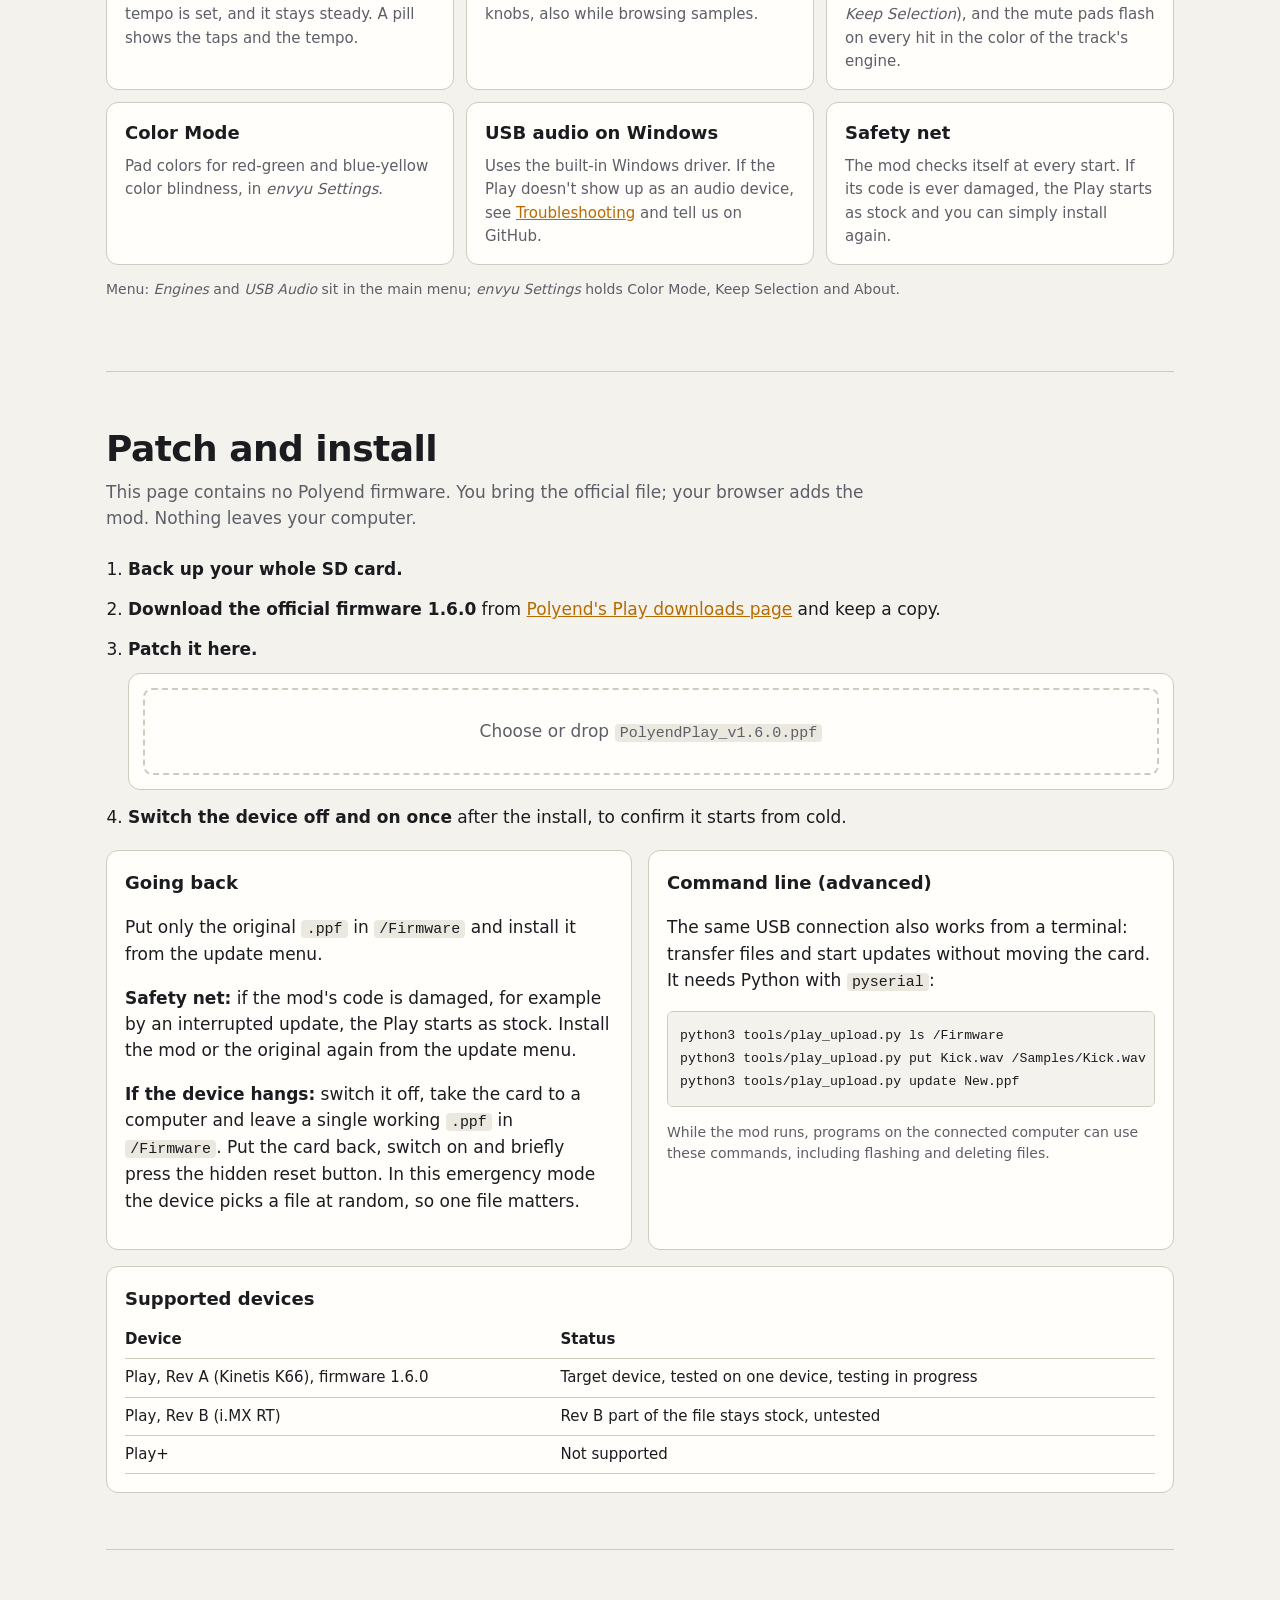
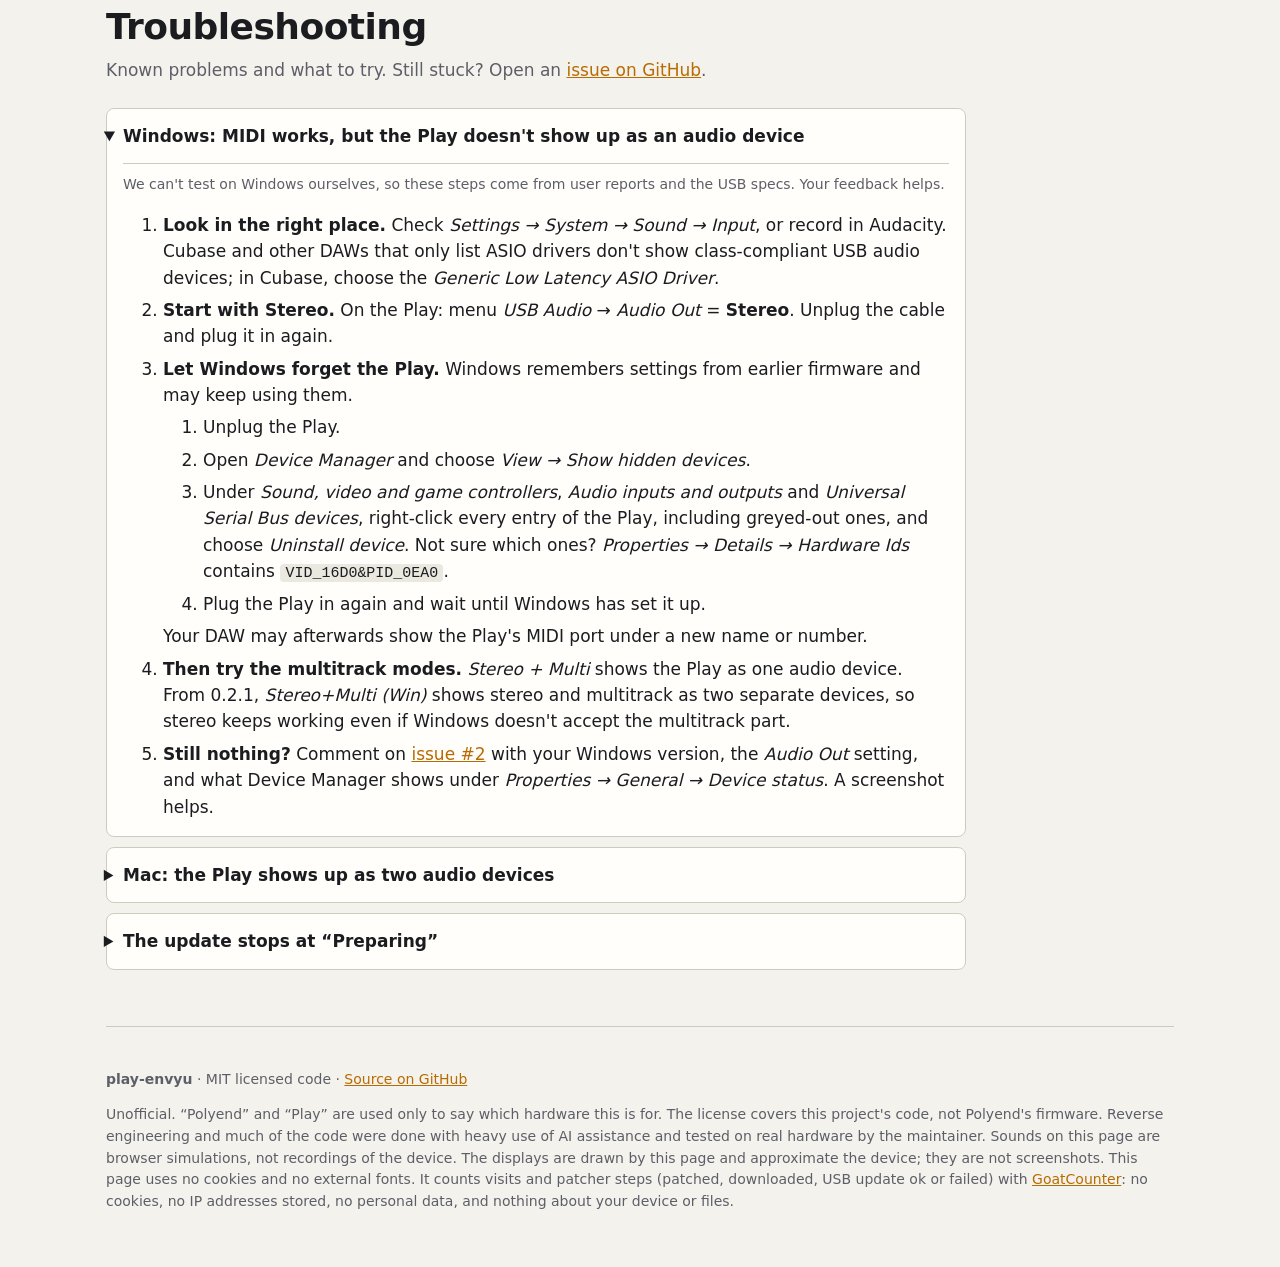
==== commit 72b9f0a9: "Release 0.2.1-beta: USB audio fix for Windows, troubleshooting, changelog - Audio Out defaults to St" ====
--- a/docs/index.html
+++ b/docs/index.html
@@ -6,14 +6,14 @@
 <title>play-envyu</title>
 <meta name="description" content="Unofficial community firmware mod for the Polyend Play: beat slicer, sampling over USB, USB audio, tap tempo, MIDI effects, arpeggiator and new randomize types.">
 <link rel="icon" href="data:,">
-<link rel="stylesheet" href="style.css?v=10">
+<link rel="stylesheet" href="style.css?v=12">
 </head>
 <body>
 <a class="skip" href="#main">Skip to content</a>
 <header class="top">
   <a class="brand" href="#main">play-envyu</a>
   <nav aria-label="Sections">
-    <a href="#slicer">Slicer</a><a href="#rec">Sampling</a><a href="#map">Map</a><a href="#usb">USB audio</a><a href="#perform">Perform</a><a href="#arp">Arp</a><a href="#scale">Randomize</a><a href="#new">More</a><a href="#install">Install</a>
+    <a href="#slicer">Slicer</a><a href="#rec">Sampling</a><a href="#map">Map</a><a href="#usb">USB audio</a><a href="#perform">Perform</a><a href="#arp">Arp</a><a href="#scale">Randomize</a><a href="#new">More</a><a href="#install">Install</a><a href="#help">Help</a>
   </nav>
 </header>
 
@@ -25,6 +25,7 @@
       <h1>More play in your Play.</h1>
       <p class="lead"><strong>New in 0.2: a beat slicer.</strong> Cut any sample into slices, play them on the pads, sample straight from your computer, tap the tempo. Plus USB audio, moving MIDI effects, an arpeggiator and smarter randomizing. Try each one below, then patch your own firmware right in this page.</p>
       <div class="actions"><a class="btn primary" href="#install">Patch your firmware</a><a class="btn" href="#slicer">Try the slicer</a></div>
+      <p class="update"><span class="tag">Update 0.2.1</span> Nov 18 · USB audio fix for Windows, Stereo is now the default. <a href="#help-windows">Troubleshooting</a> · <a href="https://github.com/envyuu/play-envyu/blob/main/CHANGELOG.md" rel="noopener">Changelog</a></p>
     </div>
     <a class="videocard" href="https://youtu.be/DHh3lllCfoM" rel="noopener" aria-label="Watch the 3-minute video on YouTube (opens YouTube)">
       <img src="img/video02.jpg" alt="Video thumbnail: Beat Slicer, Polyend Play" width="640" height="360">
@@ -83,7 +84,7 @@
       <figure class="stage"><div class="pd" id="usbDisp"></div><figcaption>Simulated display</figcaption></figure>
       <div class="knobrow" id="usbKnob"><p class="knobhint" id="usbHint"></p></div>
       <label>Audio Out <select id="usbOut">
-        <option value="off">Off</option><option value="stereo">Stereo</option><option value="multi">Stereo + Multi</option><option value="in" selected>Stereo + In</option>
+        <option value="off">Off</option><option value="stereo">Stereo</option><option value="multi">Stereo + Multi</option><option value="in" selected>Stereo + In</option><option value="win">Stereo+Multi (Win)</option>
       </select></label>
       <label id="usbPresetL">Multitrack 9/10 <select id="usbPreset"><option value="master">Master</option><option value="fx">FX Return</option></select></label>
       <label id="usbFaderL">Track Level <select id="usbFader"><option value="pre">Pre Fader</option><option value="post">Post Fader</option></select></label>
@@ -207,7 +208,7 @@
     <article><h3>Waveform for sample tracks</h3><p>Start, end, attack and decay are drawn over the sample while you turn the knobs, also while browsing samples.</p></article>
     <article><h3>Perform keeps your selection</h3><p>The track selection survives switching between Perform and the pattern (menu <em>Keep Selection</em>), and the mute pads flash on every hit in the color of the track's engine.</p></article>
     <article><h3>Color Mode</h3><p>Pad colors for red-green and blue-yellow color blindness, in <em>envyu Settings</em>.</p></article>
-    <article><h3>USB audio on Windows</h3><p>Now detected with the built-in Windows driver. Please tell us on GitHub whether audio comes through on your machine.</p></article>
+    <article><h3>USB audio on Windows</h3><p>Uses the built-in Windows driver. If the Play doesn't show up as an audio device, see <a href="#help-windows">Troubleshooting</a> and tell us on GitHub.</p></article>
     <article><h3>Safety net</h3><p>The mod checks itself at every start. If its code is ever damaged, the Play starts as stock and you can simply install again.</p></article>
   </div>
   <p class="foot">Menu: <em>Engines</em> and <em>USB Audio</em> sit in the main menu; <em>envyu Settings</em> holds Color Mode, Keep Selection and About.</p>
@@ -263,6 +264,39 @@
     <tr><td>Play+</td><td>Not supported</td></tr></tbody></table>
   </div>
 </section>
+
+<section id="help">
+  <h2>Troubleshooting</h2>
+  <p class="sub">Known problems and what to try. Still stuck? Open an <a href="https://github.com/envyuu/play-envyu/issues" rel="noopener">issue on GitHub</a>.</p>
+  <div class="faq">
+    <details id="help-windows" open>
+      <summary>Windows: MIDI works, but the Play doesn't show up as an audio device</summary>
+      <p class="foot">We can't test on Windows ourselves, so these steps come from user reports and the USB specs. Your feedback helps.</p>
+      <ol>
+        <li><strong>Look in the right place.</strong> Check <em>Settings → System → Sound → Input</em>, or record in Audacity. Cubase and other DAWs that only list ASIO drivers don't show class-compliant USB audio devices; in Cubase, choose the <em>Generic Low Latency ASIO Driver</em>.</li>
+        <li><strong>Start with Stereo.</strong> On the Play: menu <em>USB Audio</em> → <em>Audio Out</em> = <strong>Stereo</strong>. Unplug the cable and plug it in again.</li>
+        <li><strong>Let Windows forget the Play.</strong> Windows remembers settings from earlier firmware and may keep using them.
+          <ol>
+            <li>Unplug the Play.</li>
+            <li>Open <em>Device Manager</em> and choose <em>View → Show hidden devices</em>.</li>
+            <li>Under <em>Sound, video and game controllers</em>, <em>Audio inputs and outputs</em> and <em>Universal Serial Bus devices</em>, right-click every entry of the Play, including greyed-out ones, and choose <em>Uninstall device</em>. Not sure which ones? <em>Properties → Details → Hardware Ids</em> contains <code>VID_16D0&amp;PID_0EA0</code>.</li>
+            <li>Plug the Play in again and wait until Windows has set it up.</li>
+          </ol>
+          Your DAW may afterwards show the Play's MIDI port under a new name or number.</li>
+        <li><strong>Then try the multitrack modes.</strong> <em>Stereo + Multi</em> shows the Play as one audio device. From 0.2.1, <em>Stereo+Multi (Win)</em> shows stereo and multitrack as two separate devices, so stereo keeps working even if Windows doesn't accept the multitrack part.</li>
+        <li><strong>Still nothing?</strong> Comment on <a href="https://github.com/envyuu/play-envyu/issues/2" rel="noopener">issue #2</a> with your Windows version, the <em>Audio Out</em> setting, and what Device Manager shows under <em>Properties → General → Device status</em>. A screenshot helps.</li>
+      </ol>
+    </details>
+    <details id="help-mac-multi">
+      <summary>Mac: the Play shows up as two audio devices</summary>
+      <p><em>Audio Out</em> is set to <em>Stereo+Multi (Win)</em> (from 0.2.1), which splits stereo and multitrack on purpose. Choose <strong>Stereo + Multi</strong> to get one device with all channels.</p>
+    </details>
+    <details id="help-update">
+      <summary>The update stops at “Preparing”</summary>
+      <p>Keep only a few files in the card's <code>Firmware</code> folder. A device with 31 files there stopped at “Preparing”. See <a href="#install">Patch and install</a> for going back and the emergency mode.</p>
+    </details>
+  </div>
+</section>
 </main>
 
 <footer class="end">
@@ -272,7 +306,7 @@
 <script src="stats.js?v=1"></script>
 <script src="display.js?v=8"></script>
 <script src="fxdata.js?v=8"></script>
-<script src="app.js?v=8"></script>
+<script src="app.js?v=9"></script>
 <script src="devicemap.js?v=8"></script>
 <script src="patcher.js?v=10"></script>
 <script src="slicer.js?v=1"></script>
--- a/docs/style.css
+++ b/docs/style.css
@@ -286,3 +286,17 @@
 .log li.done::before { content: "→ "; color: var(--accent); }
 .btn:disabled { opacity: .55; cursor: default; }
 @media (max-width: 700px) { .ways { grid-template-columns: 1fr; } }
+
+/* Troubleshooting */
+.faq { display: grid; gap: 10px; max-width: 860px; }
+.faq details { background: var(--surface); border: 1px solid var(--line); border-radius: 8px; padding: 0 16px; }
+.faq summary { cursor: pointer; font-weight: 600; padding: 14px 0; list-style-position: outside; }
+.faq details[open] summary { border-bottom: 1px solid var(--line); margin-bottom: 8px; }
+.faq details > ol, .faq details > p { margin: 10px 0 16px; }
+.faq li { margin: 6px 0; }
+.faq li ol { margin: 6px 0; }
+.faq code { overflow-wrap: anywhere; }
+
+/* Small updates (patch releases): one quiet line under the hero, the feature release keeps the headline */
+.update { margin: 14px 0 0; font-size: 14px; color: var(--muted); }
+.update .tag { display: inline-block; font: 600 12px var(--mono); color: var(--accent2); border: 1px solid var(--accent2); border-radius: 999px; padding: 1px 8px; margin-right: 6px; }
